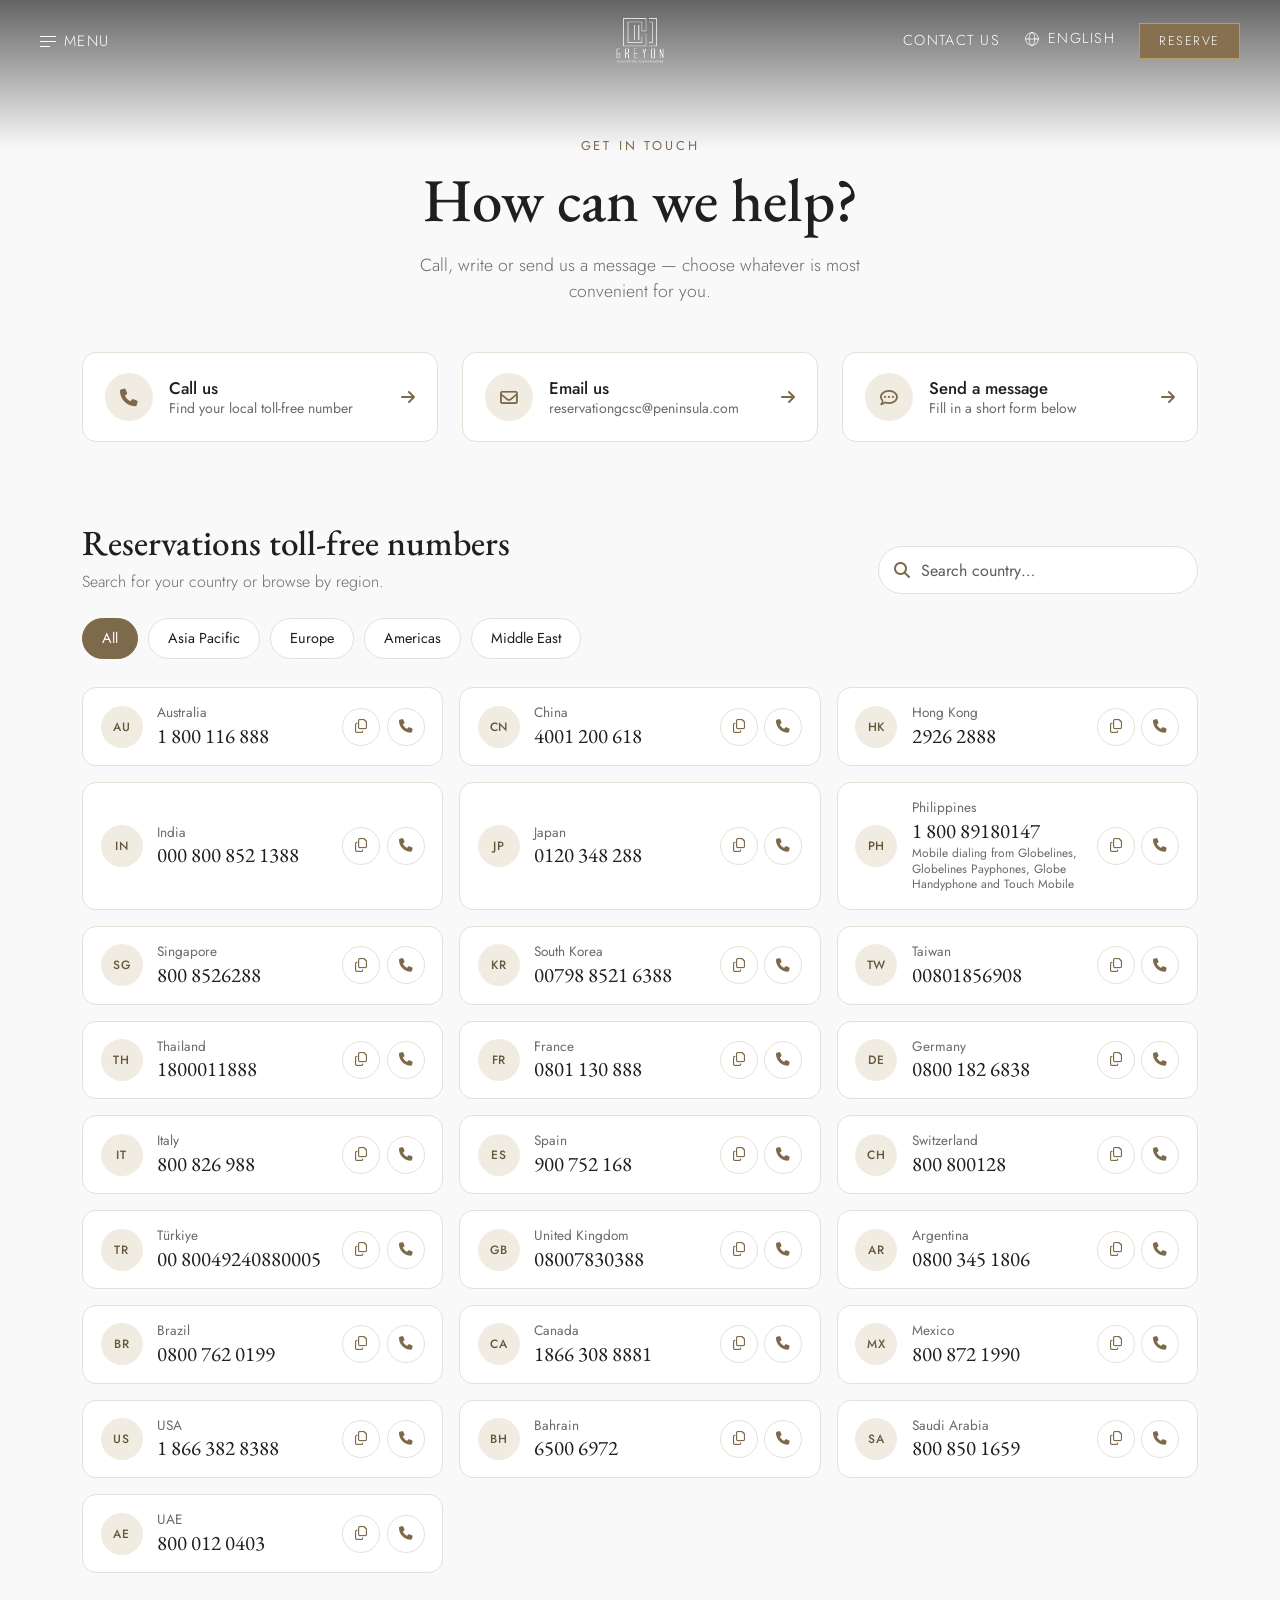
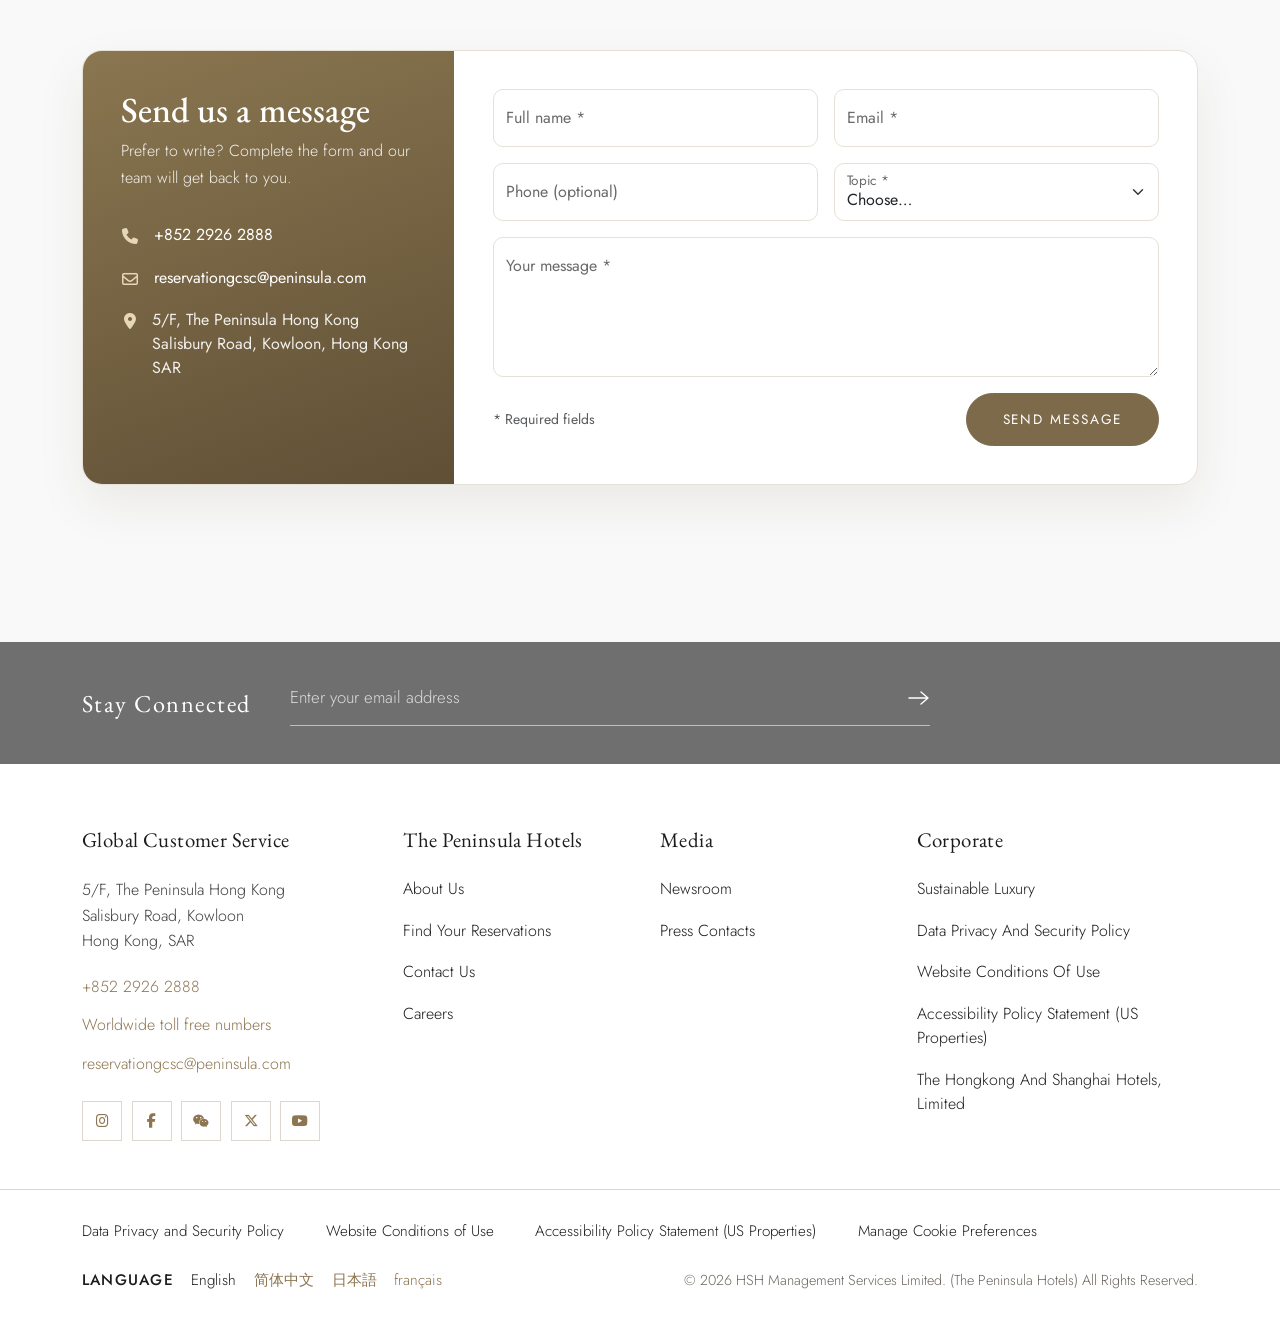
==== contactUs.html @ 94becf60 "contact us" ====
<!doctype html>
<html lang="en">
  <head>
    <meta charset="UTF-8" />
    <meta name="viewport" content="width=device-width, initial-scale=1.0" />
    <title>Contact Us</title>

    <!-- Bootstrap 5 CSS -->
    <link
      href="https://cdnjs.cloudflare.com/ajax/libs/bootstrap/5.3.3/css/bootstrap.min.css"
      rel="stylesheet"
    />

    <!-- Google Fonts -->
    <link rel="preconnect" href="https://fonts.googleapis.com" />
    <link rel="preconnect" href="https://fonts.gstatic.com" crossorigin />
    <link
      href="https://fonts.googleapis.com/css2?family=EB+Garamond:wght@400;500;600&family=Jost:wght@200;300;400;500&display=swap"
      rel="stylesheet"
    />

    <!-- Font Awesome -->
    <link
      rel="stylesheet"
      href="https://cdnjs.cloudflare.com/ajax/libs/font-awesome/6.5.2/css/all.min.css"
    />

    <!-- your css (load last so it wins over Bootstrap) -->
    <link rel="stylesheet" href="./asset/CSS/home.css" />
    <link rel="stylesheet" href="./asset/CSS/header.css" />
    <link rel="stylesheet" href="./asset/CSS/footer.css" />
    <link rel="stylesheet" href="./asset/CSS/contactUs.css" />
  </head>

  <body>
    <!-- ======= Header Section ===== -->
    <header class="peninsula-header">
      <!-- px-0 px-lg-3: the mobile action bar must run edge to edge below 992px -->
      <nav class="peninsula-nav navbar navbar-expand-lg px-0 px-lg-3">
        <div
          class="container-fluid d-flex align-items-center justify-content-between text-white py-3 px-4"
        >
          <!-- LEFT -->
          <div class="nav-side nav-side-left">
            <button
              class="btn nav-link-custom"
              type="button"
              data-bs-toggle="offcanvas"
              data-bs-target="#mainMenu"
              aria-controls="mainMenu"
              aria-label="Open menu"
            >
              <span class="hamburger-icon"
                ><span></span><span></span><span></span
              ></span>
              <span class="menu">Menu</span>
            </button>
          </div>

          <!-- CENTER -->
          <div class="brand">
            <a
              href="index.html"
              class="text-decoration-none"
              aria-label="Greyon home"
            >
              <img
                src="./asset/img/greyon_logo_white.png"
                data-logo-default="./asset/img/greyon_logo_white.png"
                data-logo-scrolled="./asset/img/greyon_logo.png"
                alt="Greyon logo"
                class="brand-logo"
              />
            </a>
          </div>

          <!-- RIGHT (desktop only, hidden below 992px) -->
          <div class="nav-side nav-side-right">
            <a href="#" class="nav-link-custom d-none d-lg-inline-flex"
              >Contact us</a
            >
            <div class="language-switcher d-none d-lg-block">
              <button
                class="nav-link-custom language-toggle"
                id="languageToggle"
                type="button"
                aria-expanded="false"
                aria-controls="languageMenu"
              >
                <svg
                  xmlns="http://www.w3.org/2000/svg"
                  viewBox="0 0 100 100"
                  width="16"
                  height="16"
                  aria-hidden="true"
                >
                  <g
                    fill="none"
                    stroke="currentColor"
                    stroke-width="5"
                    stroke-linecap="round"
                  >
                    <circle cx="50" cy="50" r="40" />
                    <line x1="10" y1="50" x2="90" y2="50" />
                    <ellipse cx="50" cy="50" rx="18" ry="40" />
                  </g>
                </svg>
                <span>English</span>
              </button>
              <div class="language-menu" id="languageMenu" role="menu" hidden>
                <a href="#" role="menuitem" data-language="English">English</a>
                <a href="#" role="menuitem" data-language="中文">中文</a>
                <a href="#" role="menuitem" data-language="日本語">日本語</a>
              </div>
            </div>
            <button
              class="btn btn-reserve d-none d-lg-inline-block"
              type="button"
            >
              Reserve
            </button>
          </div>
        </div>

        <!-- NEW: Contact us | Reserve bar (tablet + mobile only, controlled by CSS) -->
        <div class="mobile-actions">
          <a href="#">Contact us</a>
          <button type="button">Reserve</button>
        </div>
      </nav>
    </header>

    <main>
      <!-- ===== SLIDE-OUT MENU ===== -->
      <section>
        <div
          class="offcanvas offcanvas-start peninsula-menu"
          tabindex="-1"
          id="mainMenu"
          aria-labelledby="mainMenuLabel"
        >
          <div class="offcanvas-header pb-0">
            <span class="menu-brand" id="mainMenuLabel">Greyon</span>
            <button
              type="button"
              class="btn-close-custom"
              data-bs-dismiss="offcanvas"
              aria-label="Close menu"
            >
              <i class="fa-solid fa-xmark" aria-hidden="true"></i>
            </button>
          </div>
          <div class="menu-columns">
            <!-- NEW: back + title row (tablet/mobile only, shown when "Our Hotels" is open) -->
            <div class="menu-subhead">
              <button
                type="button"
                class="menu-back"
                id="menuBack"
                aria-label="Back to menu"
              >
                <i class="fa-solid fa-chevron-left" aria-hidden="true"></i>
                <span>Back</span>
              </button>
              <h2 class="menu-subtitle">Our Hotels</h2>
            </div>

            <!-- ===== COLUMN 1: main nav ===== -->
            <div class="menu-col menu-col-main">
              <div class="offcanvas-body">
                <ul class="menu-list">
                  <li>
                    <a href="#" class="hotels-toggle" id="hotelsToggle">
                      <span>Our Hotels</span>
                      <i
                        class="fa-solid fa-chevron-right brave-our-hotel"
                        aria-hidden="true"
                      ></i>
                    </a>
                  </li>
                  <li>
                    <a href="experience.html"><span>The Experience</span></a>
                  </li>
                  <li>
                    <a href="offer.html"><span>Offers</span></a>
                  </li>
                  <li>
                    <a href="meeting&celebration.html"
                      ><span>Meetings &amp; Celebrations</span></a
                    >
                  </li>
                  <li>
                    <a href="wellness.html"><span>Wellness</span></a>
                  </li>
                  <li>
                    <a href="signature-events.html"
                      ><span>Signature Events</span></a
                    >
                  </li>
                  <li>
                    <a href="perspectives.html"><span>Perspectives</span></a>
                  </li>
                  <li>
                    <a href="sustainability.html"
                      ><span>Sustainability</span></a
                    >
                  </li>
                </ul>
              </div>

              <div class="menu-footer">
                <a href="#">
                  <span>Global homepage</span>
                  <i class="fa-solid fa-chevron-right" aria-hidden="true"></i>
                </a>
                <a href="#" id="selectHotelLink">
                  <span>Select a hotel</span>
                  <i class="fa-solid fa-chevron-right" aria-hidden="true"></i>
                </a>
                <a
                  href="#"
                  class="menu-footer-lang"
                  id="mobileLanguageToggle"
                  aria-expanded="false"
                  aria-controls="mobileLanguageMenu"
                >
                  <svg
                    xmlns="http://www.w3.org/2000/svg"
                    viewBox="0 0 100 100"
                    width="16"
                    height="16"
                    aria-hidden="true"
                  >
                    <g
                      fill="none"
                      stroke="currentColor"
                      stroke-width="5"
                      stroke-linecap="round"
                    >
                      <circle cx="50" cy="50" r="40" />
                      <line x1="10" y1="50" x2="90" y2="50" />
                      <ellipse cx="50" cy="50" rx="18" ry="40" />
                    </g>
                  </svg>
                  <span>English</span>
                </a>
                <div
                  class="language-menu mobile-language-menu"
                  id="mobileLanguageMenu"
                  role="menu"
                  hidden
                >
                  <a href="#" role="menuitem" data-language="English"
                    >English</a
                  >
                  <a href="#" role="menuitem" data-language="中文">中文</a>
                  <a href="#" role="menuitem" data-language="日本語">日本語</a>
                </div>
              </div>
            </div>

            <!-- ===== COLUMN 2: regions ===== -->
            <div class="menu-col menu-col-regions">
              <ul class="region-list">
                <li>
                  <a href="#" class="region-link active" data-region="all">
                    <span>All Regions</span>
                    <i class="fa-solid fa-chevron-right" aria-hidden="true"></i>
                  </a>
                </li>
                <li>
                  <a href="#" class="region-link" data-region="city">
                    <span>City</span>
                    <i class="fa-solid fa-chevron-right" aria-hidden="true"></i>
                  </a>
                </li>
                <li>
                  <a href="#" class="region-link" data-region="province">
                    <span>Province</span>
                    <i class="fa-solid fa-chevron-right" aria-hidden="true"></i>
                  </a>
                </li>
              </ul>
            </div>

            <!-- ===== COLUMN 3: hotel list ===== -->
            <div class="menu-col menu-col-hotels">
              <ul class="hotel-list">
                <li class="hotel-item" data-region="city">
                  <a href="">
                    <div class="hotel-thumb">
                      <img src="./asset/img/Poolside Lunch-min.jpg" alt="" />
                    </div>
                    <div class="hotel-copy">
                      <h3>Greyon Boeung Kang Kong</h3>
                      <p class="mt-2">A landmark on the eastern skyline</p>
                    </div>
                  </a>
                </li>
                <li class="hotel-item" data-region="city">
                  <a href="">
                    <div class="hotel-thumb">
                      <img src="./asset/img/Poolside Lunch-min.jpg" alt="" />
                    </div>
                    <div class="hotel-copy">
                      <h3>Greyon Riverside</h3>
                      <p class="mt-2">Glamour redefined on the water</p>
                    </div>
                  </a>
                </li>
                <li class="hotel-item" data-region="city">
                  <a href="">
                    <div class="hotel-thumb">
                      <img src="./asset/img/Poolside Lunch-min.jpg" alt="" />
                    </div>
                    <div class="hotel-copy">
                      <h3>Greyon Koh Pich</h3>
                      <p class="mt-2">Heart of the city, timeless elegance</p>
                    </div>
                  </a>
                </li>
                <li class="hotel-item" data-region="city">
                  <a href="">
                    <div class="hotel-thumb thumb-4">
                      <img src="./asset/img/Poolside Lunch-min.jpg" alt="" />
                    </div>
                    <div class="hotel-copy">
                      <h3>Greyon ToulKork</h3>
                      <p class="mt-2">
                        A shining landmark facing the palace grounds
                      </p>
                    </div>
                  </a>
                </li>
                <li class="hotel-item" data-region="province">
                  <a href="">
                    <div class="hotel-thumb thumb-5">
                      <img src="./asset/img/Poolside Lunch-min.jpg" alt="" />
                    </div>
                    <div class="hotel-copy">
                      <h3>Greyon Kompot</h3>
                      <p class="mt-2">The avenue's most glamorous address</p>
                    </div>
                  </a>
                </li>
                <li class="hotel-item" data-region="province">
                  <a href="">
                    <div class="hotel-thumb thumb-6">
                      <img src="./asset/img/Poolside Lunch-min.jpg" alt="" />
                    </div>
                    <div class="hotel-copy">
                      <h3>Greyon Kep</h3>
                      <p class="mt-2">
                        Far Eastern graciousness meets Midwestern hospitality
                      </p>
                    </div>
                  </a>
                </li>
                <li class="hotel-item" data-region="province">
                  <a href="">
                    <div class="hotel-thumb thumb-7">
                      <img src="./asset/img/Poolside Lunch-min.jpg" alt="" />
                    </div>
                    <div class="hotel-copy">
                      <h3>Greyon Preah Sihanuk</h3>
                      <p class="mt-2">
                        An exclusive oasis in the city of angels
                      </p>
                    </div>
                  </a>
                </li>
                <li class="hotel-item" data-region="province">
                  <a href="">
                    <div class="hotel-thumb thumb-8">
                      <img src="./asset/img/Poolside Lunch-min.jpg" alt="" />
                    </div>
                    <div class="hotel-copy">
                      <h3>Greyon PoitPat</h3>
                      <p class="mt-2">
                        Stylish grandeur in the heart of the city
                      </p>
                    </div>
                  </a>
                </li>
                <li class="hotel-item" data-region="province">
                  <a href="">
                    <div class="hotel-thumb thumb-9">
                      <img src="./asset/img/Poolside Lunch-min.jpg" alt="" />
                    </div>
                    <div class="hotel-copy">
                      <h3>Greyon Battambong</h3>
                      <p class="mt-2">A quiet elegance beside the river</p>
                    </div>
                  </a>
                </li>
              </ul>
            </div>
          </div>
        </div>
      </section>

      <!-- ===== RESERVE DRAWER ===== -->
      <div
        class="offcanvas offcanvas-end reserve-drawer"
        tabindex="-1"
        id="reserveDrawer"
        aria-labelledby="reserveDrawerLabel"
      >
        <div class="offcanvas-header">
          <h2 class="reserve-drawer-title" id="reserveDrawerLabel">Reserve</h2>
          <button
            type="button"
            class="btn-close-custom"
            data-bs-dismiss="offcanvas"
            aria-label="Close"
          >
            <i class="fa-solid fa-xmark" aria-hidden="true"></i>
          </button>
        </div>

        <div class="offcanvas-body reserve-drawer-body">
          <form id="reserveDrawerForm" autocomplete="off">
            <!-- Hotels -->
            <div class="rd-field">
              <button
                type="button"
                class="rd-trigger"
                aria-expanded="false"
                aria-controls="rdHotelPanel"
              >
                <span class="rd-col">
                  <span class="rd-label">Hotels</span>
                  <span class="rd-value" id="rdHotelValue">Select a hotel</span>
                </span>
                <svg
                  class="rd-chevron"
                  viewBox="0 0 16 9"
                  width="14"
                  height="8"
                  fill="none"
                  stroke="currentColor"
                  stroke-width="1.8"
                  stroke-linecap="round"
                  stroke-linejoin="round"
                  aria-hidden="true"
                >
                  <path d="M1 1l7 7 7-7" />
                </svg>
              </button>
              <div class="rd-panel" id="rdHotelPanel" hidden>
                <ul class="rd-hotel-list" id="rdHotelList"></ul>
              </div>
            </div>

            <!-- Dates -->
            <div class="rd-field">
              <button
                type="button"
                class="rd-trigger"
                aria-expanded="false"
                aria-controls="rdDatesPanel"
              >
                <span class="rd-col">
                  <span class="rd-label">Dates</span>
                  <span class="rd-value" id="rdDatesValue"></span>
                </span>
                <svg
                  class="rd-chevron"
                  viewBox="0 0 16 9"
                  width="14"
                  height="8"
                  fill="none"
                  stroke="currentColor"
                  stroke-width="1.8"
                  stroke-linecap="round"
                  stroke-linejoin="round"
                  aria-hidden="true"
                >
                  <path d="M1 1l7 7 7-7" />
                </svg>
              </button>
              <div class="rd-panel" id="rdDatesPanel" hidden>
                <div class="rd-dates-row">
                  <label>
                    <span>Check-in</span>
                    <input type="date" id="rdCheckIn" name="checkin" />
                  </label>
                  <label>
                    <span>Check-out</span>
                    <input type="date" id="rdCheckOut" name="checkout" />
                  </label>
                </div>
                <p class="rd-nights" id="rdNights">1 Night</p>
              </div>
            </div>

            <!-- Guests -->
            <div class="rd-field">
              <button
                type="button"
                class="rd-trigger"
                aria-expanded="false"
                aria-controls="rdGuestsPanel"
              >
                <span class="rd-col">
                  <span class="rd-label">Guests</span>
                  <span class="rd-value" id="rdGuestsValue"></span>
                </span>
                <svg
                  class="rd-chevron"
                  viewBox="0 0 16 9"
                  width="14"
                  height="8"
                  fill="none"
                  stroke="currentColor"
                  stroke-width="1.8"
                  stroke-linecap="round"
                  stroke-linejoin="round"
                  aria-hidden="true"
                >
                  <path d="M1 1l7 7 7-7" />
                </svg>
              </button>
              <div class="rd-panel" id="rdGuestsPanel" hidden>
                <div class="rd-rooms" id="rdRooms"></div>
                <div class="rd-guests-foot">
                  <p class="rd-note">Max 4 guests per room, Max 8 rooms</p>
                  <button type="button" class="rd-add-room" id="rdAddRoom">
                    Add room
                  </button>
                </div>
              </div>
            </div>

            <!-- Special codes -->
            <div class="rd-field">
              <button
                type="button"
                class="rd-trigger"
                aria-expanded="false"
                aria-controls="rdCodesPanel"
              >
                <span class="rd-col">
                  <span class="rd-label">Special codes</span>
                  <span class="rd-value rd-value--accent" id="rdCodesValue"
                    >Add Special Codes</span
                  >
                </span>
              </button>
              <div class="rd-panel" id="rdCodesPanel" hidden>
                <div class="rd-code-option">
                  <label class="rd-radio">
                    <input
                      type="radio"
                      name="rdCodeType"
                      value="promo"
                      checked
                    />
                    <span class="rd-radio-dot"></span>
                    <span>Promo Code</span>
                  </label>
                  <input
                    class="rd-code-input"
                    type="text"
                    id="rdPromoCode"
                    placeholder="Enter Promo Code"
                    maxlength="20"
                  />
                </div>
                <div class="rd-code-option">
                  <label class="rd-radio">
                    <input type="radio" name="rdCodeType" value="group" />
                    <span class="rd-radio-dot"></span>
                    <span>Group Code</span>
                  </label>
                  <input
                    class="rd-code-input"
                    type="text"
                    id="rdGroupCode"
                    placeholder="Enter Group Code"
                    maxlength="20"
                    disabled
                  />
                </div>
                <div class="rd-code-divider"></div>
                <div class="rd-code-option">
                  <label class="rd-code-label" for="rdAdvisorId"
                    >Travel Advisor ID</label
                  >
                  <input
                    class="rd-code-input"
                    type="text"
                    id="rdAdvisorId"
                    placeholder="Enter Travel Advisor ID"
                    maxlength="20"
                  />
                </div>
                <button type="button" class="rd-code-done" id="rdCodeDone">
                  Done
                </button>
              </div>
            </div>
          </form>

          <p class="rd-info">
            <i class="fa-solid fa-circle-info" aria-hidden="true"></i>
            Book direct for the best rates and offers and access to Peninsula
            Time, a flexible check-in &amp; check-out programme
          </p>
        </div>

        <div class="offcanvas-footer reserve-drawer-footer">
          <button type="submit" form="reserveDrawerForm" class="rd-submit">
            Reserve
          </button>
        </div>
      </div>

      <!-- ===== CONTACT US (paste inside <main>, replacing the old contact markup) ===== -->
      <section class="mt-5">
        <div class="contact-main">
          <!-- 1. Title -->
          <section class="ct-hero">
            <div class="container">
              <span class="ct-eyebrow">Get in touch</span>
              <h1 class="ct-title">How can we help?</h1>
              <p class="ct-lead">
                Call, write or send us a message &mdash; choose whatever is most
                convenient for you.
              </p>
            </div>
          </section>

          <!-- 2. Quick contact cards -->
          <section class="ct-quick">
            <div class="container">
              <div class="row g-3 g-lg-4">
                <div class="col-md-4">
                  <a href="#tollfree" class="ct-quick-card">
                    <span class="ct-quick-icon"
                      ><i class="fa-solid fa-phone"></i
                    ></span>
                    <span class="ct-quick-body">
                      <strong>Call us</strong>
                      <small>Find your local toll-free number</small>
                    </span>
                    <i class="fa-solid fa-arrow-right ct-quick-arrow"></i>
                  </a>
                </div>
                <div class="col-md-4">
                  <a
                    href="mailto:reservationgcsc@peninsula.com"
                    class="ct-quick-card"
                  >
                    <span class="ct-quick-icon"
                      ><i class="fa-regular fa-envelope"></i
                    ></span>
                    <span class="ct-quick-body">
                      <strong>Email us</strong>
                      <small>reservationgcsc@peninsula.com</small>
                    </span>
                    <i class="fa-solid fa-arrow-right ct-quick-arrow"></i>
                  </a>
                </div>
                <div class="col-md-4">
                  <a href="#message" class="ct-quick-card">
                    <span class="ct-quick-icon"
                      ><i class="fa-regular fa-comment-dots"></i
                    ></span>
                    <span class="ct-quick-body">
                      <strong>Send a message</strong>
                      <small>Fill in a short form below</small>
                    </span>
                    <i class="fa-solid fa-arrow-right ct-quick-arrow"></i>
                  </a>
                </div>
              </div>
            </div>
          </section>

          <!-- 3. Toll-free numbers (rendered by contact.js) -->
          <section class="ct-section" id="tollfree">
            <div class="container">
              <div class="ct-section-head">
                <div>
                  <h2 class="ct-h2">Reservations toll-free numbers</h2>
                  <p class="ct-sub mb-0">
                    Search for your country or browse by region.
                  </p>
                </div>

                <div class="ct-search">
                  <i class="fa-solid fa-magnifying-glass"></i>
                  <input
                    type="search"
                    id="ctSearch"
                    class="form-control"
                    placeholder="Search country…"
                    aria-label="Search country"
                    autocomplete="off"
                  />
                </div>
              </div>

              <!-- region filter -->
              <div
                class="ct-pills"
                id="ctPills"
                role="tablist"
                aria-label="Filter by region"
              >
                <button class="ct-pill active" type="button" data-region="all">
                  All
                </button>
                <button
                  class="ct-pill"
                  type="button"
                  data-region="Asia Pacific"
                >
                  Asia Pacific
                </button>
                <button class="ct-pill" type="button" data-region="Europe">
                  Europe
                </button>
                <button class="ct-pill" type="button" data-region="Americas">
                  Americas
                </button>
                <button class="ct-pill" type="button" data-region="Middle East">
                  Middle East
                </button>
              </div>

              <div class="row g-3" id="ctNumbers" aria-live="polite"></div>

              <div class="ct-empty d-none" id="ctEmpty">
                <i class="fa-regular fa-face-frown"></i>
                <p class="mb-1">
                  No number found for &ldquo;<span id="ctEmptyTerm"></span
                  >&rdquo;.
                </p>
                <small
                  >Call our Global Customer Service on
                  <a href="tel:+85229262888">+852 2926 2888</a>.</small
                >
              </div>
            </div>
          </section>

          <!-- 4. Message form -->
          <section class="ct-section pt-0" id="message">
            <div class="container">
              <div class="ct-form-wrap">
                <div class="row g-0">
                  <!-- side info -->
                  <div class="col-lg-4">
                    <div class="ct-form-side">
                      <h2 class="ct-h2 text-white">Send us a message</h2>
                      <p>
                        Prefer to write? Complete the form and our team will get
                        back to you.
                      </p>

                      <ul class="ct-side-list">
                        <li>
                          <i class="fa-solid fa-phone"></i>
                          <a href="tel:+85229262888">+852 2926 2888</a>
                        </li>
                        <li>
                          <i class="fa-regular fa-envelope"></i>
                          <a href="mailto:reservationgcsc@peninsula.com"
                            >reservationgcsc@peninsula.com</a
                          >
                        </li>
                        <li>
                          <i class="fa-solid fa-location-dot"></i>
                          <span>
                            5/F, The Peninsula Hong Kong<br />
                            Salisbury Road, Kowloon, Hong Kong SAR
                          </span>
                        </li>
                      </ul>
                    </div>
                  </div>

                  <!-- form -->
                  <div class="col-lg-8">
                    <form
                      class="ct-form needs-validation"
                      id="ctForm"
                      novalidate
                    >
                      <div class="row g-3">
                        <div class="col-md-6">
                          <div class="form-floating">
                            <input
                              type="text"
                              class="form-control"
                              id="ctName"
                              placeholder="Full name"
                              required
                            />
                            <label for="ctName">Full name *</label>
                            <div class="invalid-feedback">
                              Please enter your name.
                            </div>
                          </div>
                        </div>
                        <div class="col-md-6">
                          <div class="form-floating">
                            <input
                              type="email"
                              class="form-control"
                              id="ctEmail"
                              placeholder="Email"
                              required
                            />
                            <label for="ctEmail">Email *</label>
                            <div class="invalid-feedback">
                              Please enter a valid email.
                            </div>
                          </div>
                        </div>
                        <div class="col-md-6">
                          <div class="form-floating">
                            <input
                              type="tel"
                              class="form-control"
                              id="ctPhone"
                              placeholder="Phone"
                            />
                            <label for="ctPhone">Phone (optional)</label>
                          </div>
                        </div>
                        <div class="col-md-6">
                          <div class="form-floating">
                            <select class="form-select" id="ctTopic" required>
                              <option value="" selected disabled>
                                Choose…
                              </option>
                              <option>Reservations</option>
                              <option>Meetings &amp; celebrations</option>
                              <option>Existing booking</option>
                              <option>Feedback</option>
                              <option>Other</option>
                            </select>
                            <label for="ctTopic">Topic *</label>
                            <div class="invalid-feedback">
                              Please choose a topic.
                            </div>
                          </div>
                        </div>
                        <div class="col-12">
                          <div class="form-floating">
                            <textarea
                              class="form-control"
                              id="ctMsg"
                              placeholder="Message"
                              style="height: 140px"
                              required
                            ></textarea>
                            <label for="ctMsg">Your message *</label>
                            <div class="invalid-feedback">
                              Please write a short message.
                            </div>
                          </div>
                        </div>
                        <div
                          class="col-12 d-flex flex-wrap align-items-center justify-content-between gap-3"
                        >
                          <small class="text-muted">* Required fields</small>
                          <button type="submit" class="ct-btn" id="ctSubmit">
                            <span class="ct-btn-label">Send message</span>
                            <span
                              class="spinner-border spinner-border-sm d-none"
                              aria-hidden="true"
                            ></span>
                          </button>
                        </div>
                      </div>

                      <div
                        class="alert ct-success d-none mt-3 mb-0"
                        id="ctSuccess"
                        role="status"
                      >
                        <i class="fa-solid fa-circle-check me-2"></i>
                        Thank you &mdash; your message has been sent.
                      </div>
                    </form>
                  </div>
                </div>
              </div>
            </div>
          </section>
        </div>

        <!-- toast for "number copied" -->
        <div class="ct-toast" id="ctToast" role="status" aria-live="polite">
          Number copied
        </div>
      </section>
    </main>

    <!-- ==== Footer ==== -->
    <footer class="site-footer">
      <!-- ---------- Stay Connected strip ---------- -->
      <div class="footer-connect">
        <div class="container">
          <div class="fc-row">
            <h2 class="fc-title">Stay Connected</h2>
            <form class="fc-form" id="footerNewsletterForm" novalidate>
              <label class="visually-hidden" for="footerEmail"
                >Email address</label
              >
              <input
                type="email"
                class="fc-input"
                id="footerEmail"
                name="email"
                placeholder="Enter your email address"
                autocomplete="email"
                required
              />
              <button type="submit" class="fc-submit" aria-label="Sign up">
                <svg
                  width="22"
                  height="14"
                  viewBox="0 0 22 14"
                  fill="none"
                  stroke="currentColor"
                  stroke-width="1.4"
                  stroke-linecap="round"
                  stroke-linejoin="round"
                  aria-hidden="true"
                >
                  <path d="M1 7h19M13 1l7 6-7 6" />
                </svg>
              </button>
            </form>
          </div>
        </div>
      </div>

      <!-- ---------- Link columns ---------- -->
      <div class="footer-main">
        <div class="container">
          <div class="footer-cols">
            <div class="footer-col">
              <h3 class="fcol-title">Global Customer Service</h3>
              <address class="fcol-address">
                5/F, The Peninsula Hong Kong<br />
                Salisbury Road, Kowloon<br />
                Hong Kong, SAR
              </address>
              <a href="tel:+85229262888" class="fcol-accent-link"
                >+852 2926 2888</a
              >
              <a href="#" class="fcol-accent-link"
                >Worldwide toll free numbers</a
              >
              <a
                href="mailto:reservationgcsc@peninsula.com"
                class="fcol-accent-link"
                >reservationgcsc@peninsula.com</a
              >

              <div class="fcol-social">
                <a
                  href="#"
                  class="fcol-social-link text-decoration-none"
                  aria-label="Instagram"
                >
                  <i class="fa-brands fa-instagram" aria-hidden="true"></i>
                </a>
                <a
                  href="#"
                  class="fcol-social-link text-decoration-none"
                  aria-label="Facebook"
                >
                  <i class="fa-brands fa-facebook-f" aria-hidden="true"></i>
                </a>
                <a
                  href="#"
                  class="fcol-social-link text-decoration-none"
                  aria-label="WeChat"
                >
                  <i class="fa-brands fa-weixin" aria-hidden="true"></i>
                </a>
                <a
                  href="#"
                  class="fcol-social-link text-decoration-none"
                  aria-label="X (Twitter)"
                >
                  <i class="fa-brands fa-x-twitter" aria-hidden="true"></i>
                </a>
                <a
                  href="#"
                  class="fcol-social-link text-decoration-none"
                  aria-label="YouTube"
                >
                  <i class="fa-brands fa-youtube" aria-hidden="true"></i>
                </a>
              </div>
            </div>

            <div class="footer-col">
              <h3 class="fcol-title">The Peninsula Hotels</h3>
              <ul class="fcol-list">
                <li><a href="#">About Us</a></li>
                <li><a href="#">Find Your Reservations</a></li>
                <li><a href="#">Contact Us</a></li>
                <li><a href="#">Careers</a></li>
              </ul>
            </div>

            <div class="footer-col">
              <h3 class="fcol-title">Media</h3>
              <ul class="fcol-list">
                <li><a href="#">Newsroom</a></li>
                <li><a href="#">Press Contacts</a></li>
              </ul>
            </div>

            <div class="footer-col">
              <h3 class="fcol-title">Corporate</h3>
              <ul class="fcol-list">
                <li><a href="#">Sustainable Luxury</a></li>
                <li><a href="#">Data Privacy And Security Policy</a></li>
                <li><a href="#">Website Conditions Of Use</a></li>
                <li>
                  <a href="#">Accessibility Policy Statement (US Properties)</a>
                </li>
                <li>
                  <a href="#">The Hongkong And Shanghai Hotels, Limited</a>
                </li>
              </ul>
            </div>
          </div>
        </div>
      </div>

      <!-- ---------- Bottom bar ---------- -->
      <div class="footer-bottom">
        <div class="container">
          <ul class="fb-legal">
            <li><a href="#">Data Privacy and Security Policy</a></li>
            <li><a href="#">Website Conditions of Use</a></li>
            <li>
              <a href="#">Accessibility Policy Statement (US Properties)</a>
            </li>
            <li>
              <a href="#" id="manageCookiePrefs">Manage Cookie Preferences</a>
            </li>
          </ul>

          <div class="fb-row">
            <div class="fb-lang">
              <span class="fb-lang-label">Language</span>
              <a href="#" class="active" data-language="English">English</a>
              <a href="#" data-language="简体中文">简体中文</a>
              <a href="#" data-language="日本語">日本語</a>
              <a href="#" data-language="français">français</a>
            </div>

            <p class="fb-copy">
              &copy; <span id="footerYear">2026</span> HSH Management Services
              Limited. (The Peninsula Hotels) All Rights Reserved.
            </p>
          </div>
        </div>
      </div>
    </footer>

    <!-- Bootstrap 5 JS bundle (required for the offcanvas) -->
    <script src="https://cdnjs.cloudflare.com/ajax/libs/bootstrap/5.3.3/js/bootstrap.bundle.min.js"></script>
    <script src="./asset/JS/header.js"></script>
    <script src="./asset/JS/footer.js"></script>
    <script src="./asset/JS/home.js"></script>

    <script>
      /* contact.js - load after the Bootstrap bundle and header.js */
      (function () {
        "use strict";

        /* ---------- data ---------- */
        var NUMBERS = [
          // Asia Pacific
          { r: "Asia Pacific", c: "AU", n: "Australia", p: "1 800 116 888" },
          { r: "Asia Pacific", c: "CN", n: "China", p: "4001 200 618" },
          { r: "Asia Pacific", c: "HK", n: "Hong Kong", p: "2926 2888" },
          { r: "Asia Pacific", c: "IN", n: "India", p: "000 800 852 1388" },
          { r: "Asia Pacific", c: "JP", n: "Japan", p: "0120 348 288" },
          {
            r: "Asia Pacific",
            c: "PH",
            n: "Philippines",
            p: "1 800 89180147",
            note: "Mobile dialing from Globelines, Globelines Payphones, Globe Handyphone and Touch Mobile",
          },
          { r: "Asia Pacific", c: "SG", n: "Singapore", p: "800 8526288" },
          {
            r: "Asia Pacific",
            c: "KR",
            n: "South Korea",
            p: "00798 8521 6388",
          },
          { r: "Asia Pacific", c: "TW", n: "Taiwan", p: "00801856908" },
          { r: "Asia Pacific", c: "TH", n: "Thailand", p: "1800011888" },
          // Europe
          { r: "Europe", c: "FR", n: "France", p: "0801 130 888" },
          { r: "Europe", c: "DE", n: "Germany", p: "0800 182 6838" },
          { r: "Europe", c: "IT", n: "Italy", p: "800 826 988" },
          { r: "Europe", c: "ES", n: "Spain", p: "900 752 168" },
          { r: "Europe", c: "CH", n: "Switzerland", p: "800 800128" },
          { r: "Europe", c: "TR", n: "T\u00fcrkiye", p: "00 80049240880005" },
          { r: "Europe", c: "GB", n: "United Kingdom", p: "08007830388" },
          // Americas
          { r: "Americas", c: "AR", n: "Argentina", p: "0800 345 1806" },
          { r: "Americas", c: "BR", n: "Brazil", p: "0800 762 0199" },
          { r: "Americas", c: "CA", n: "Canada", p: "1866 308 8881" },
          { r: "Americas", c: "MX", n: "Mexico", p: "800 872 1990" },
          { r: "Americas", c: "US", n: "USA", p: "1 866 382 8388" },
          // Middle East
          { r: "Middle East", c: "BH", n: "Bahrain", p: "6500 6972" },
          { r: "Middle East", c: "SA", n: "Saudi Arabia", p: "800 850 1659" },
          { r: "Middle East", c: "AE", n: "UAE", p: "800 012 0403" },
        ];

        var listEl = document.getElementById("ctNumbers");
        if (!listEl) return;

        var searchEl = document.getElementById("ctSearch");
        var pillsEl = document.getElementById("ctPills");
        var emptyEl = document.getElementById("ctEmpty");
        var emptyTerm = document.getElementById("ctEmptyTerm");
        var toastEl = document.getElementById("ctToast");
        var region = "all";

        /* ---------- helpers ---------- */
        function esc(s) {
          return String(s).replace(/[&<>"']/g, function (m) {
            return {
              "&": "&amp;",
              "<": "&lt;",
              ">": "&gt;",
              '"': "&quot;",
              "'": "&#39;",
            }[m];
          });
        }
        function telHref(p) {
          return "tel:" + p.replace(/[^\d+]/g, "");
        }
        function norm(s) {
          return s
            .toLowerCase()
            .normalize("NFD")
            .replace(/[\u0300-\u036f]/g, "");
        }

        /* ---------- render ---------- */
        function render() {
          var q = norm(searchEl.value.trim());
          var items = NUMBERS.filter(function (x) {
            var okRegion = region === "all" || x.r === region;
            var okText =
              !q || norm(x.n).indexOf(q) > -1 || norm(x.c).indexOf(q) === 0;
            return okRegion && okText;
          });

          listEl.innerHTML = items
            .map(function (x) {
              return (
                '<div class="col-sm-6 col-lg-4"><div class="ct-num">' +
                '<span class="ct-code" aria-hidden="true">' +
                esc(x.c) +
                "</span>" +
                '<div class="ct-num-body">' +
                '<span class="ct-country">' +
                esc(x.n) +
                "</span>" +
                '<a class="ct-number" href="' +
                telHref(x.p) +
                '">' +
                esc(x.p) +
                "</a>" +
                (x.note
                  ? '<span class="ct-note">' + esc(x.note) + "</span>"
                  : "") +
                "</div>" +
                '<div class="ct-actions">' +
                '<button type="button" class="ct-icon-btn" data-copy="' +
                esc(x.p) +
                '" aria-label="Copy number for ' +
                esc(x.n) +
                '"><i class="fa-regular fa-copy"></i></button>' +
                '<a class="ct-icon-btn" href="' +
                telHref(x.p) +
                '" aria-label="Call ' +
                esc(x.n) +
                '"><i class="fa-solid fa-phone"></i></a>' +
                "</div>" +
                "</div></div>"
              );
            })
            .join("");

          var none = items.length === 0;
          emptyEl.classList.toggle("d-none", !none);
          if (none) emptyTerm.textContent = searchEl.value.trim();
        }

        /* ---------- events ---------- */
        searchEl.addEventListener("input", render);

        pillsEl.addEventListener("click", function (e) {
          var btn = e.target.closest(".ct-pill");
          if (!btn) return;
          region = btn.getAttribute("data-region");
          pillsEl.querySelectorAll(".ct-pill").forEach(function (b) {
            b.classList.toggle("active", b === btn);
          });
          render();
        });

        var toastTimer;
        function toast(msg) {
          toastEl.textContent = msg;
          toastEl.classList.add("show");
          clearTimeout(toastTimer);
          toastTimer = setTimeout(function () {
            toastEl.classList.remove("show");
          }, 1800);
        }

        listEl.addEventListener("click", function (e) {
          var btn = e.target.closest("[data-copy]");
          if (!btn) return;
          var text = btn.getAttribute("data-copy");
          if (navigator.clipboard && navigator.clipboard.writeText) {
            navigator.clipboard.writeText(text).then(function () {
              toast("Number copied");
            });
          } else {
            var t = document.createElement("textarea");
            t.value = text;
            document.body.appendChild(t);
            t.select();
            document.execCommand("copy");
            document.body.removeChild(t);
            toast("Number copied");
          }
        });

        /* ---------- form ---------- */
        var form = document.getElementById("ctForm");
        if (form) {
          var submitBtn = document.getElementById("ctSubmit");
          var spinner = submitBtn.querySelector(".spinner-border");
          var successEl = document.getElementById("ctSuccess");

          form.addEventListener("submit", function (e) {
            e.preventDefault();
            successEl.classList.add("d-none");
            if (!form.checkValidity()) {
              form.classList.add("was-validated");
              return;
            }
            submitBtn.disabled = true;
            spinner.classList.remove("d-none");

            // TODO: replace this timeout with your real request, e.g.
            // fetch("/api/contact", { method: "POST", body: new FormData(form) })
            setTimeout(function () {
              submitBtn.disabled = false;
              spinner.classList.add("d-none");
              form.reset();
              form.classList.remove("was-validated");
              successEl.classList.remove("d-none");
            }, 900);
          });
        }

        render();
      })();
    </script>
  </body>
</html>
---- asset/CSS/home.css ----
:root {
  --peninsula-cream: #f7f5f0;
  --peninsula-gold: #867050;
  --peninsula-gold-dark: #6e522f;
  --peninsula-gold-light: #b99d6b;
  --peninsula-charcoal: #1c1c1c;
  --peninsula-rule: #dcd8d0;
  --peninsula-white: #fff;
}

* {
  box-sizing: border-box;
}

body {
  margin: 0;
  font-family: "Jost", sans-serif;
  color: var(--peninsula-charcoal);
  background: #F9F9F9;
}

.serif {
  font-family: "EB Garamond", serif;
}

:focus-visible {
  outline: 2px solid var(--peninsula-gold-light);
  outline-offset: 3px;
}
/* brave our hotel> */
.brave-our-hotel{
  padding-bottom: 18px!important;
  padding-top: 5px;
}
/* ---------- HERO ---------- */
.peninsula-header {
  position: absolute;
  top: 0;
  left: 0;
  width: 100%;
  z-index: 5;
}

.peninsula-header::before {
  content: "";
  position: absolute;
  inset: 0 0 auto;
  height: 150px;
  background: linear-gradient(to bottom, rgba(0, 0, 0, 0.6), transparent);
  pointer-events: none;
}

.peninsula-header .peninsula-nav {
  position: relative;
  position: fixed;
  top: 0;
  left: 0;
  width: 100%;
  z-index: 6;
  transition: transform 0.3s ease, background-color 0.25s ease, box-shadow 0.25s ease;
}

/* hides the header when scrolling down */
.peninsula-header.hide {
  transform: translateY(-100%);
}
/* solid white bar, shown when scrolling back up */
.peninsula-header .peninsula-nav.scrolled {
  background-color: #fff!important;
  box-shadow: 0 2px 10px rgba(0, 0, 0, 0.08);
}
/* kill the dark gradient behind the nav once it's solid white */
.peninsula-header.scrolled::before {
  display: none;
}
/* flip text/icons from white to dark charcoal */
.peninsula-header.scrolled .brand a,
.peninsula-header.scrolled .nav-link-custom,
.peninsula-header.scrolled .hamburger-icon {
  color: var(--peninsula-charcoal);
}

.peninsula-header.scrolled .nav-link-custom:hover {
  color: var(--peninsula-gold);
}

/* reserve button can stay as-is, or tone down the border on white bg */
.peninsula-header.scrolled .btn-reserve {
  border-color: var(--peninsula-gold);
}

.test{
  width: 100%;
  height: 800px;
  background-color: #867050;
}

.hero {
  position: relative;
  height: 100vh;
  overflow: hidden;
}

.hero::after {
  content: "";
  position: absolute;
  inset: 0;
  background: linear-gradient(
    to bottom,
    rgba(0, 0, 0, 0.45),
    rgba(0, 0, 0, 0.1) 45%,
    rgba(0, 0, 0, 0.5)
  );
  z-index: 1;
}

.hero > * {
  position: relative;
  z-index: 2;
}

#heroCarousel,
#heroCarousel .carousel-inner,
#heroCarousel .carousel-item {
  min-height: 0;
  height: 100%;
}

#heroCarousel .carousel-item img {
  display: block;
  width: 100%;
  height: 100%;
  object-fit: cover;
  object-position: center;
}

.hero-content {
  margin-top: auto;
  padding-bottom: 5rem;
}

.hero-title {
  font-family: "EB Garamond", serif;
  font-weight: 400;
  font-size: clamp(1.9rem, 4vw, 3.4rem);
  line-height: 1.25;
  color: #fff;
  margin: 0;
}

/* caption + action bar only exist on tablet / mobile (see media query at the bottom) */
.hero-caption {
  display: none;
}

.mobile-actions {
  display: none;
}

/* ---------- NAVBAR ---------- */
.peninsula-nav {
  padding: 0;
}

.peninsula-nav .container-fluid {
  gap: 1rem;
}

.nav-side {
  flex: 1 1 0;
  display: flex;
  align-items: center;
  gap: 1.5rem;
}

.nav-side-right {
  justify-content: flex-end;
}

.peninsula-nav .brand {
  flex: 0 0 auto;
  text-align: center;
}

.peninsula-nav .brand a {
  font-family: "EB Garamond", serif;
  letter-spacing: 0.18em;
  font-size: 1.25rem;
  text-transform: uppercase;
  color: #fff;
}


.peninsula-nav .nav-link-custom {
  display: inline-flex;
  align-items: center;
  gap: 0.5rem;
  color: #fff;
  text-decoration: none;
  letter-spacing: 0.1em;
  font-size: 0.9rem;
  text-transform: uppercase;
  font-weight: 300;
  background: transparent;
  border: 0;
  padding: 0;
}
.menu{
  font-size: 15px;
}

.peninsula-nav .nav-link-custom:hover {
  color: var(--peninsula-gold-light);
}

.language-switcher {
  position: relative;
}

.language-toggle {
  cursor: pointer;
}

.language-menu {
  position: absolute;
  top: calc(100% + 1rem);
  right: 0;
  z-index: 10;
  min-width: 150px;
  padding: 0.5rem 0;
  background: #fff;
  border: 1px solid var(--peninsula-rule);
  box-shadow: 0 8px 20px rgba(0, 0, 0, 0.12);
}

.language-menu[hidden] {
  display: none;
}

.language-menu a {
  display: block;
  padding: 0.65rem 1rem;
  color: var(--peninsula-charcoal);
  font-size: 0.85rem;
  font-weight: 300;
  text-decoration: none;
}

.language-menu a:hover,
.language-menu a:focus-visible {
  color: var(--peninsula-gold);
  background: var(--peninsula-cream);
}

.mobile-language-menu {
  position: static;
  min-width: 0;
  margin-top: -0.4rem;
  box-shadow: none;
}

.mobile-language-menu a {
  padding-left: 1.6rem;
}

.mobile-language-menu[hidden] {
  display: none;
}

/* hamburger */
.hamburger-icon {
  display: inline-flex;
  flex-direction: column;
  justify-content: space-between;
  width: 16px;
  height: 11px;
}

.hamburger-icon span {
  display: block;
  height: 1px;
  width: 100%;
  background: currentColor;
}

.hamburger-icon span:nth-child(3) {
  width: 62%;
}

/* reserve button */
.btn-reserve {
  background-color: var(--peninsula-gold);
  color: #fff;
  border: 1px solid var(--peninsula-gold-light);
  letter-spacing: 0.12em;
  font-size: 0.78rem;
  text-transform: uppercase;
  font-weight: 300;
  padding: 0.5rem 1.2rem;
  border-radius: 0;
}

.btn-reserve:hover {
  background-color: var(--peninsula-gold-dark);
  border-color: var(--peninsula-gold-dark);
  color: #fff;
}

/* ---------- SLIDE-OUT MENU (panel shell) ---------- */
.peninsula-menu {
  width: 520px;
  max-width: 92vw;
  background: #fff;
  color: var(--peninsula-charcoal);
  border: 0;
  padding: 0;
  transition: transform 0.5s cubic-bezier(0.22, 1, 0.36, 1),
    width 0.5s cubic-bezier(0.22, 1, 0.36, 1);
  overflow: hidden;
  display: flex;
  flex-direction: column;
  will-change: transform, width;
}

/* when the Our Hotels flyout is open, widen the whole panel */
.peninsula-menu.hotels-open {
  width: min(1400px, 96vw);
  /* background-color: red; */
}
.peninsula-menu-open{
  width: 100px;
  padding-top: 10px!important;
  margin-top: 40px;
  margin-bottom: 0px;
}

.menu-columns {
  display: flex;
  flex: 1 1 auto;
  min-height: 0;
  min-width: 0;
}

.menu-col {
  height: auto;
  min-height: 0;
}

/* ---------- COLUMN 1: main nav ---------- */
.menu-col-main {
  flex: 0 0 420px;
  width: 420px;
  min-width: 0;
  max-width: 92vw;
  padding: 0rem 2.75rem 2rem;
  display: flex;
  flex-direction: column;
}

.peninsula-menu .offcanvas-header {
  width: 100%;
  flex: 0 0 auto;
  padding: 0 1.2rem 3.5rem 0;
  align-items: flex-start;
}

.menu-brand {
  font-family: "EB Garamond", serif;
  font-size: 1.6rem;
  letter-spacing: 0.2em;
  text-transform: uppercase;
  padding-left: 42px;
  padding-top: 35px;
  padding-bottom: 30px;
}

.btn-close-custom {
  background: none;
  border: 0;
  padding: 0;
  font-size: 1.35rem;
  line-height: 1;
  color: var(--peninsula-gold);
  margin-left: auto;
  padding-top: 40px;
}

.hotels-toggle{
  width: 100%;
}

.btn-close-custom:hover {
  color: var(--peninsula-gold-dark);
}

.peninsula-menu .offcanvas-body {
  padding: 0;
  overflow-y: auto;
}

.menu-list {
  list-style: none;
  margin: 0;
  padding: 0;
}

.menu-list li + li {
  margin-top: 1.35rem;
}

.menu-list a {
  display: flex;
  align-items: center;
  justify-content: space-between;
  gap: 1rem;
  text-decoration: none;
  color: var(--peninsula-charcoal);
  font-weight: 300;
  font-size: 20px !important;
  line-height: 1.2;
  transition: color 0.2s ease;
}

.menu-list a:hover,
.menu-list a.active {
  color: var(--peninsula-gold);
}

.menu-list a i {
  font-size: 0.75rem;
  color: var(--peninsula-gold);
}

.menu-footer {
  margin-top: auto;
  padding-top: 1.5rem;
  border-top: 1px solid var(--peninsula-rule);
  display: flex;
  flex-direction: column;
  gap: 1.1rem;
}

.menu-footer a {
  display: flex;
  align-items: center;
  gap: 0.6rem;
  text-decoration: none;
  color: var(--peninsula-charcoal);
  text-transform: uppercase;
  letter-spacing: 0.1em;
  font-size: 0.76rem;
  font-weight: 400;
}

.menu-footer a:hover {
  color: var(--peninsula-gold);
}

.menu-footer a i {
  font-size: 0.7rem;
  color: var(--peninsula-gold);
}

.menu-footer a span {
  margin-right: auto;
}

.menu-footer-lang span {
  margin-right: 0;
}

/* ---------- COLUMN 2: regions (the "Our Hotels" flyout) ---------- */
.menu-col-regions,
.menu-col-hotels {
  flex: 0 0 0;
  width: 0;
  opacity: 0;
  overflow: hidden;
  transform: translateX(-12px);
  transition: flex-basis 0.5s cubic-bezier(0.22, 1, 0.36, 1),
    width 0.5s cubic-bezier(0.22, 1, 0.36, 1),
    opacity 0.25s ease,
    transform 0.5s cubic-bezier(0.22, 1, 0.36, 1);
  border-left: 1px solid var(--peninsula-rule);
}

.peninsula-menu.hotels-open .menu-col-regions {
  flex: 0 0 350px;
  width: 350px;
  opacity: 1;
  transform: translateX(0);
  padding: 0px 2rem 2.25rem 2rem;
}

.peninsula-menu.hotels-open .menu-col-hotels {
  flex: 1 1 auto;
  width: auto;
  opacity: 1;
  transform: translateX(0);
  padding: 0rem 2.5rem;
  overflow-y: auto;
}

.region-list {
  list-style: none;
  margin: 0;
  padding: 0;
}

.region-list li + li {
  margin-top: 1.2rem;
}

.region-link {
  display: flex;
  align-items: center;
  justify-content: space-between;
  gap: 1rem;
  text-decoration: none;
  color: var(--peninsula-charcoal);
  font-size: 1.2rem;
  font-weight: 300;
  transition: color 0.2s ease;
}

.region-link i {
  font-size: 0.7rem;
  color: var(--peninsula-gold);
}

.region-link.active,
.region-link:hover {
  color: var(--peninsula-gold);
}

/* ---------- COLUMN 3: hotel cards ---------- */
.hotel-list {
  list-style: none;
  margin: 0;
  padding: 0;
}

.hotel-item a{
  display: flex;
  align-items: center;
  gap: 1.25rem;
  padding: 0.9rem 0;
  text-decoration: none;
}


.hotel-thumb {
  flex: 0 0 110px;
  width: 110px;
  height: 78px;
  border-radius: 2px;
  background-size: cover;
  background-position: center;
}
.hotel-thumb img{
  width: 100%;
  height: 100%;
  object-fit: cover;
}

.hotel-copy h3 {
  /* font-family: "EB Garamond", serif; */
  color: #1c1c1c;
  font-size: 1.3rem;
  font-weight: 300;
  margin: 0 0 0.25rem;
}

.hotel-copy p {
  margin: 0;
  font-size: 0.85rem;
  color: #8a8377;
  font-weight: 300;
}

/* backdrop tint to match the reference */
.offcanvas-backdrop.show {
  opacity: 0.55;
}

@media (prefers-reduced-motion: reduce) {
  .offcanvas,
  .peninsula-menu,
  .menu-col-regions,
  .menu-col-hotels {
    transition: none !important;
  }
}

/* ---------- RESPONSIVE (slide-out menu) ---------- */
@media (max-width: 991.98px) {
  .peninsula-menu.hotels-open {
    width: 100vw;
  }

  .menu-columns {
    flex-direction: column;
    overflow-y: auto;
  }

  .menu-col-main {
    flex: 0 0 auto;
    width: auto;
    max-width: none;
  }

  .peninsula-menu.hotels-open .menu-col-regions,
  .peninsula-menu.hotels-open .menu-col-hotels {
    flex: 0 0 auto;
    width: 100%;
    border-left: 0;
    border-top: 1px solid var(--peninsula-rule);
  }
}

@media (max-width: 767.98px) {
  .menu-col-main {
    padding: 1.75rem 1.5rem;
  }

  .peninsula-menu .offcanvas-header {
    padding-bottom: 2.25rem;
  }

  .menu-list li + li {
    margin-top: 1.1rem;
  }
}

/* ==========================================================
   TABLET + MOBILE HEADER & HERO  (iPad mini down to small phones)
   Everything below only applies at <= 991.98px
   ========================================================== */
@media (max-width: 991.98px) {
  /* ---------- HEADER: solid white, sticky, sits above the hero ---------- */
  .peninsula-header {
    position: sticky;
    top: 0;
    left: auto;
    width: 100%;
  }

  /* no dark gradient behind a white bar */
  .peninsula-header::before {
    display: none;
  }

  /* was position: fixed + transparent; now a normal white bar */
  .peninsula-header .peninsula-nav {
    position: relative;
    background-color: #fff;
  }

  .peninsula-nav .container-fluid {
    padding: 0.85rem 1.5rem !important; /* beats py-3 px-4 */
  }

  /* icon-only hamburger, gold, comfortable tap target */
  .peninsula-nav .menu {
    display: none;
  }

  .peninsula-nav .nav-side-left .nav-link-custom {
    min-height: 44px;
    min-width: 44px;
  }

  .peninsula-header .peninsula-nav .hamburger-icon {
    color: var(--peninsula-gold);
  }

  .peninsula-header .peninsula-nav .brand a {
    color: var(--peninsula-charcoal);
    font-size: 1.15rem;
  }

  /* ---------- CONTACT US | RESERVE bar ---------- */
  .peninsula-nav .mobile-actions {
    display: flex;
    flex: 0 0 100%;
    width: 100%;
    background: #fff;
    border-top: 1px solid var(--peninsula-rule);
    border-bottom: 1px solid var(--peninsula-rule);
  }

  .mobile-actions a,
  .mobile-actions button {
    flex: 1 1 50%;
    padding: 1rem 0;
    background: #fff;
    border: 0;
    border-radius: 0;
    color: var(--peninsula-charcoal);
    font-family: "Jost", sans-serif;
    font-size: 1rem;
    font-weight: 300;
    letter-spacing: 0.04em;
    text-align: center;
    text-decoration: none;
    text-transform: uppercase;
    transition: color 0.2s ease;
  }

  .mobile-actions button {
    border-left: 1px solid var(--peninsula-gold);
  }

  .mobile-actions a:hover,
  .mobile-actions button:hover,
  .mobile-actions a:active,
  .mobile-actions button:active {
    color: var(--peninsula-gold);
  }

}

/* ---------- RESERVE DRAWER ---------- */
.reserve-drawer {
  --rd-page-bg: #f6f4ef;
  --rd-card-bg: #fff;
  --rd-line: #e6e3da;
  --rd-ink: #262521;
  --rd-muted: #9a9689;
  --rd-accent: #b99b6b;
  --rd-serif: "EB Garamond", serif;
  width: 480px;
  max-width: 100vw;
  background: var(--rd-page-bg);
  box-shadow: -8px 0 24px rgba(0, 0, 0, 0.12);
}

.reserve-drawer .offcanvas-header {
  flex-shrink: 0;
  background: var(--rd-card-bg);
  padding: 1.6rem 1.75rem;
}

.reserve-drawer-title {
  margin: 0;
  font-family: var(--rd-serif);
  font-size: 1.6rem;
  font-weight: 400;
  color: var(--rd-ink);
  margin-right: auto;
}

.reserve-drawer .btn-close-custom {
  display: inline-flex;
  align-items: center;
  justify-content: center;
  margin: 0;
  padding: 0.25rem;
  border: 0;
  background: none;
  color: var(--rd-ink);
  font-size: 1.1rem;
  line-height: 1;
  cursor: pointer;
}

.reserve-drawer-body {
  min-height: 0;
  padding: 0;
  overflow-y: auto;
  background: var(--rd-page-bg);
}

.rd-field {
  margin-bottom: 2px;
  background: var(--rd-card-bg);
}

.rd-trigger {
  display: flex;
  align-items: center;
  justify-content: space-between;
  width: 100%;
  gap: 1rem;
  padding: 1.1rem 1.75rem;
  border: 0;
  background: none;
  color: var(--rd-ink);
  text-align: left;
  cursor: pointer;
}

.rd-col {
  display: flex;
  flex-direction: column;
  gap: 0.35rem;
}

.rd-label,
.rd-code-label,
.rd-dates-row label {
  color: var(--rd-muted);
  font-size: 0.68rem;
  letter-spacing: 0.1em;
  text-transform: uppercase;
}

.rd-value {
  color: var(--rd-ink);
  font-family: "EB Garamond", serif;
  font-size: 1.1rem;
}

.rd-value--accent { color: var(--rd-accent); }

.rd-chevron {
  flex-shrink: 0;
  color: var(--rd-muted);
  transition: transform 0.2s ease;
}

.rd-trigger[aria-expanded="true"] .rd-chevron { transform: rotate(180deg); }

.rd-panel { padding: 0 1.75rem 1.5rem; background: var(--rd-card-bg); }

.rd-hotel-list {
  max-height: 260px;
  margin: 0;
  padding: 0;
  overflow-y: auto;
  list-style: none;
}

.rd-hotel-list li {
  padding: 0.65rem 0;
  border-bottom: 1px solid var(--rd-line);
  color: var(--rd-ink);
  font-family: var(--rd-serif);
  cursor: pointer;
}

.rd-hotel-list li:hover,
.rd-hotel-list li.is-selected { color: var(--rd-accent); }

.rd-dates-row { display: flex; gap: 1rem; }

.rd-dates-row label {
  display: flex;
  flex: 1;
  flex-direction: column;
  gap: 0.35rem;
}

.rd-dates-row input[type="date"],
.rd-code-input {
  width: 100%;
  border: 1px solid var(--rd-line);
  background: var(--rd-page-bg);
  padding: 0.6rem 0.7rem;
  color: var(--rd-ink);
  font-family: var(--rd-serif);
  font-size: 0.95rem;
}

.rd-nights { margin: 0.85rem 0 0; color: var(--rd-muted); font-size: 0.82rem; }

.rd-rooms { display: flex; flex-direction: column; gap: 0.75rem; }

.rd-room {
  display: flex;
  flex-direction: column;
  gap: 0.6rem;
  padding: 0.9rem 1rem;
  background: var(--rd-page-bg);
}

.rd-room-title {
  margin: 0;
  color: var(--rd-muted);
  font-size: 0.72rem;
  letter-spacing: 0.08em;
  text-transform: uppercase;
}

.rd-stepper-row,
.rd-guests-foot {
  display: flex;
  align-items: center;
  justify-content: space-between;
  gap: 1rem;
}

.rd-stepper-row { color: var(--rd-ink); font-family: var(--rd-serif); }
.rd-stepper { display: flex; align-items: center; gap: 0.6rem; }

.rd-children-control {
  display: flex;
  flex-direction: column;
  align-items: stretch;
  gap: 0.2rem;
}

.rd-stepper button {
  width: 26px;
  height: 26px;
  border: 1px solid var(--rd-line);
  border-radius: 50%;
  background: var(--rd-card-bg);
  color: var(--rd-ink);
  cursor: pointer;
}

.rd-stepper button:disabled { opacity: 0.35; cursor: not-allowed; }
.rd-guests-foot { margin-top: 1rem; }
.rd-note { margin: 0; color: var(--rd-muted); font-size: 0.75rem; }

.rd-remove-room {
  align-self: flex-end;
  margin-top: 0.15rem;
  border: 0;
  background: none;
  padding: 0;
  color: var(--rd-muted);
  font-size: 0.7rem;
  letter-spacing: 0.04em;
  text-decoration: underline;
  cursor: pointer;
}

.rd-remove-room:hover { color: var(--rd-ink); }
.rd-remove-room:disabled { opacity: 0.4; cursor: not-allowed; }

.rd-add-room,
.rd-code-done {
  border: 1px solid var(--rd-ink);
  background: none;
  padding: 0.5rem 1rem;
  color: var(--rd-ink);
  font-size: 0.75rem;
  letter-spacing: 0.06em;
  text-transform: uppercase;
  cursor: pointer;
}

.rd-code-option { padding: 0.85rem 0; }
.rd-radio { display: flex; align-items: center; gap: 0.6rem; color: var(--rd-ink); font-family: var(--rd-serif); cursor: pointer; }
.rd-radio input { position: absolute; opacity: 0; }
.rd-radio-dot { width: 16px; height: 16px; flex-shrink: 0; border: 1px solid var(--rd-muted); border-radius: 50%; position: relative; }
.rd-radio input:checked + .rd-radio-dot::after { content: ""; position: absolute; inset: 3px; border-radius: 50%; background: var(--rd-accent); }
.rd-code-label { display: block; margin-bottom: 0.4rem; }
.rd-code-input:disabled { background: #efece4; color: var(--rd-muted); }
.rd-code-divider { height: 1px; margin: 0.25rem 0; background: var(--rd-line); }
.rd-code-done { margin-top: 1rem; }

.rd-info {
  display: flex;
  flex: 1;
  align-items: flex-start;
  gap: 0.6rem;
  margin: 0;
  padding: 1.1rem 1.75rem 1.5rem;
  color: #77726a;
  font-family: var(--rd-serif);
  font-size: 0.85rem;
  font-style: italic;
  line-height: 1.4;
}

.rd-info i { flex-shrink: 0; margin-top: 0.2rem; color: var(--rd-accent); }

.reserve-drawer-footer {
  flex-shrink: 0;
  padding: 1rem 1.75rem;
  background: var(--rd-card-bg);
}

.rd-submit {
  width: 100%;
  border: 0;
  border-radius: 0;
  background: var(--rd-accent);
  padding: 0.95rem;
  color: #fff;
  font-size: 0.82rem;
  letter-spacing: 0.14em;
  text-transform: uppercase;
  cursor: pointer;
}

.rd-submit:hover { background: #a88a5c; }

@media (max-width: 576px) {
  .reserve-drawer { width: 100%; }
}

@media (max-width: 991.98px) {

  /* ---------- HERO: image on top, indicators on a white strip below ---------- */
  .hero {
    height: auto;
    min-height: 0;
  }

  #heroCarousel {
    display: flex;
    flex-direction: column;
    min-height: 0;
    height: auto;
    background: #F9F9F9;
    border: none;
  }

  #heroCarousel .carousel-inner,
  #heroCarousel .carousel-item {
    min-height: 0;
    height: auto;
  }

  #heroCarousel .carousel-item img {
    height: clamp(420px, 68vh, 720px);
  }

  /* soft shade at the bottom of the photo so the caption stays readable */
  #heroCarousel .carousel-item::after {
    content: "";
    position: absolute;
    inset: 0;
    background: linear-gradient(
      to bottom,
      rgba(0, 0, 0, 0) 55%,
      rgba(0, 0, 0, 0.45)
    );
    pointer-events: none;
  }

  /* prev / next arrows are a desktop thing */
  #heroCarousel .carousel-control-prev,
  #heroCarousel .carousel-control-next {
    display: none;
  }

  /* indicators: in the flow, under the image */
  #heroCarousel .carousel-indicators {
    position: static;
    order: 2;
    height: 44px;
    margin: 0;
    padding: 0;
    align-items: center;
    justify-content: center;
    background: #fff;
  }

  #heroCarousel .carousel-indicators [data-bs-target] {
    width: 6px;
    height: 6px;
    margin: 0 8px;
    border: 0;
    border-radius: 50%;
    background-color: #b9b5ad;
    opacity: 1;
  }

  #heroCarousel .carousel-indicators .active {
    width: 44px;
    height: 2px;
    border-radius: 0;
    background-color: var(--peninsula-gold);
  }

  /* ---------- caption ("Suite Living, Perfected") ---------- */
  .hero-caption {
    display: block;
    position: absolute;
    left: 0;
    right: 0;
    bottom: 2.5rem;
    z-index: 3;
    padding: 0 1.5rem;
    text-align: center;
    color: #fff;
  }

  .hero-caption h2 {
    margin: 0 0 1rem;
    font-family: "EB Garamond", serif;
    font-weight: 400;
    font-size: clamp(1.8rem, 5vw, 2.6rem);
    line-height: 1.2;
  }

  .hero-caption a {
    color: #fff;
    font-size: 1rem;
    font-weight: 300;
    letter-spacing: 0.04em;
    text-decoration: none;
    text-transform: uppercase;
  }
}

/* ---------- small phones ---------- */
@media (max-width: 575.98px) {
  .peninsula-nav .container-fluid {
    padding: 0.7rem 1rem !important;
  }

  .peninsula-header .peninsula-nav .brand a {
    font-size: 1rem;
    letter-spacing: 0.14em;
  }

  .mobile-actions a,
  .mobile-actions button {
    padding: 0.85rem 0;
    font-size: 0.9rem;
  }

  #heroCarousel .carousel-item img {
    height: 60vh;
    min-height: 380px;
  }
}

/* ==========================================================
   SLIDE-OUT MENU on tablet + mobile (full screen, like the reference)
   Only applies at <= 991.98px. Desktop menu is untouched.
   ========================================================== */
@media (max-width: 991.98px) {
  /* panel fills the screen */
  .peninsula-menu {
    width: 100vw;
    max-width: 100vw;
  }

  /* ---------- header: X on the left, brand centred ---------- */
  .peninsula-menu .offcanvas-header {
    display: grid;
    grid-template-columns: 44px 1fr 44px;
    align-items: center;
    padding: 1.25rem 2rem 0;
    /* the HTML has pb-0 (!important), so spacing below the header is a margin */
    margin-bottom: 1.75rem;
  }

  .peninsula-menu .btn-close-custom {
    grid-column: 1;
    grid-row: 1;
    justify-self: start;
    display: flex;
    align-items: center;
    width: 44px;
    height: 44px;
    margin: 0;
    padding: 0;
    font-size: 1.4rem;
  }

  .peninsula-menu .menu-brand {
    grid-column: 2;
    grid-row: 1;
    padding: 0;
    font-size: 1.15rem;
    letter-spacing: 0.14em;
    text-align: center;
    color: var(--peninsula-charcoal);
  }

  /* ---------- main column fills the height so the footer sits at the bottom ---------- */
  .peninsula-menu .menu-col-main {
    flex: 1 1 auto;
    padding: 0 2rem calc(1.5rem + env(safe-area-inset-bottom, 0px));
  }

  /* when the "Our Hotels" flyout is open, the columns stack and scroll */
  .peninsula-menu.hotels-open .menu-col-main {
    flex: 0 0 auto;
  }

  /* ---------- big, left-aligned links with the chevron on the right ---------- */
  .peninsula-menu .menu-list li + li {
    margin-top: 1.9rem;
  }

  .peninsula-menu .menu-list a {
    font-size: 1.5rem !important;
    line-height: 1.25;
  }

  .peninsula-menu .menu-list a i {
    font-size: 0.85rem;
  }

  /* remove the desktop nudge so the chevron centres on the text */
  .peninsula-menu .brave-our-hotel {
    padding: 0 !important;
  }

  /* ---------- footer: hairline, small caps links, chevron right next to text ---------- */
  .peninsula-menu .menu-footer {
    padding-top: 1.5rem;
    gap: 1.1rem;
  }

  .peninsula-menu .menu-footer a {
    font-size: 0.9rem;
    letter-spacing: 0.04em;
  }

  .peninsula-menu .menu-footer a span {
    margin-right: 0;
  }

  .peninsula-menu .menu-footer-lang svg {
    width: 20px;
    height: 20px;
    color: var(--peninsula-gold);
  }
}

@media (max-width: 575.98px) {
  .peninsula-menu .offcanvas-header {
    padding: 1rem 1.5rem 0;
    margin-bottom: 1.25rem;
  }

  .peninsula-menu .menu-brand {
    font-size: 1rem;
    letter-spacing: 0.12em;
  }

  .peninsula-menu .menu-col-main {
    padding-left: 1.5rem;
    padding-right: 1.5rem;
  }

  .peninsula-menu .menu-list li + li {
    margin-top: 1.5rem;
  }

  .peninsula-menu .menu-list a {
    font-size: 1.35rem !important;
  }
}

/* ==========================================================
   "OUR HOTELS" view on tablet + mobile
   Back arrow + title, region tabs, scrolling hotel list (no thumbnails)
   Only applies at <= 991.98px. Desktop flyout is untouched.
   ========================================================== */

/* back + title row: hidden on desktop */
.menu-subhead {
  display: none;
}

@keyframes menuFadeIn {
  from { opacity: 0; }
  to   { opacity: 1; }
}

@media (max-width: 991.98px) {
  /* main menu and Our Hotels are two separate screens */
  .peninsula-menu.hotels-open .menu-col-main {
    display: none;
  }

  .peninsula-menu:not(.hotels-open) .menu-col-regions,
  .peninsula-menu:not(.hotels-open) .menu-col-hotels {
    display: none;
  }

  .peninsula-menu.hotels-open .offcanvas-header {
    margin-bottom: 1rem;
  }

  /* header + title + tabs stay put; only the hotel list scrolls */
  .peninsula-menu.hotels-open .menu-columns {
    overflow: hidden;
  }

  /* ---------- back arrow + "Our Hotels" ---------- */
  .peninsula-menu.hotels-open .menu-subhead {
    display: grid;
    grid-template-columns: 44px 1fr 44px;
    align-items: center;
    padding: 0 2rem;
    margin-bottom: 1.25rem;
    animation: menuFadeIn 0.3s ease;
  }

  .menu-back {
    grid-column: 1;
    grid-row: 1;
    justify-self: start;
    display: flex;
    align-items: center;
    width: 44px;
    height: 44px;
    margin: 0;
    padding: 0;
    background: none;
    border: 0;
    font-size: 1rem;
    color: var(--peninsula-gold);
  }

  .menu-back:hover {
    color: var(--peninsula-gold-dark);
  }

  .menu-subtitle {
    grid-column: 2;
    grid-row: 1;
    margin: 0;
    font-family: "Jost", sans-serif;
    font-size: 1.5rem;
    font-weight: 300;
    text-align: center;
    color: var(--peninsula-charcoal);
  }

  /* ---------- region tabs ---------- */
  .peninsula-menu.hotels-open .menu-col-regions {
    flex: 0 0 auto;
    width: 100%;
    padding: 0 2rem;
    border: 0;
    animation: menuFadeIn 0.3s ease;
  }

  .peninsula-menu .region-list {
    display: flex;
    overflow-x: auto;
    border-bottom: 1px solid var(--peninsula-charcoal);
    scrollbar-width: none;
  }

  .peninsula-menu .region-list::-webkit-scrollbar {
    display: none;
  }

  .peninsula-menu .region-list li {
    flex: 1 0 0;
    min-width: max-content;
  }

  .peninsula-menu .region-list li + li {
    margin-top: 0;
  }

  .peninsula-menu .region-link {
    position: relative;
    justify-content: center;
    padding: 0.9rem 0.75rem;
    font-size: 1.1rem;
    white-space: nowrap;
  }

  .peninsula-menu .region-link i {
    display: none;
  }

  /* all tabs stay charcoal; the active one gets a gold underline */
  .peninsula-menu .region-link.active,
  .peninsula-menu .region-link:hover {
    color: var(--peninsula-charcoal);
  }

  .peninsula-menu .region-link::after {
    content: "";
    position: absolute;
    left: 0;
    right: 0;
    bottom: 0;
    height: 2px;
    background: transparent;
    transition: background-color 0.2s ease;
  }

  .peninsula-menu .region-link.active::after {
    background: var(--peninsula-gold);
  }

  /* ---------- hotel list: text only, scrolls inside the panel ---------- */
  .peninsula-menu.hotels-open .menu-col-hotels {
    flex: 1 1 auto;
    min-height: 0;
    width: 100%;
    padding: 0.75rem 2rem calc(1.5rem + env(safe-area-inset-bottom, 0px));
    border: 0;
    overflow-y: auto;
    scrollbar-width: thin;
    scrollbar-color: #b3a78f transparent;
    animation: menuFadeIn 0.3s ease;
  }

  .peninsula-menu .hotel-thumb {
    display: none;
  }

  .peninsula-menu .hotel-item a {
    display: block;
    padding: 1.05rem 0;
  }

  .peninsula-menu .hotel-copy h3 {
    font-size: 1.2rem;
    color: #3b3b3b;
  }

  .peninsula-menu .hotel-copy p {
    font-size: 0.85rem;
    color: #6b665c;
  }
}

@media (max-width: 575.98px) {
  .peninsula-menu.hotels-open .menu-subhead,
  .peninsula-menu.hotels-open .menu-col-regions {
    padding-left: 1.5rem;
    padding-right: 1.5rem;
  }

  .peninsula-menu.hotels-open .menu-col-hotels {
    padding-left: 1.5rem;
    padding-right: 1.5rem;
  }

  .menu-subtitle {
    font-size: 1.35rem;
  }

  .peninsula-menu .region-link {
    padding: 0.8rem 0.5rem;
    font-size: 0.95rem;
  }

  .peninsula-menu .hotel-copy h3 {
    font-size: 1.1rem;
  }
}

@media (prefers-reduced-motion: reduce) {
  .menu-subhead,
  .menu-col-regions,
  .menu-col-hotels {
    animation: none !important;
  }
}

/* ==========================================================
   HERO SLIDER  (desktop, >= 992px)
   Caption bottom-left, thin arrows, pill indicators
   Tablet/mobile styles live in the block above.
   ========================================================== */

/* caption link: text + thin arrow on one line (all sizes) */
.hero-caption a {
  display: inline-flex;
  align-items: center;
  gap: 0.6rem;
}

.hero-caption a svg {
  flex: 0 0 auto;
  transition: transform 0.3s ease;
}

@keyframes captionIn {
  from {
    opacity: 0;
    transform: translateY(14px);
  }
  to {
    opacity: 1;
    transform: none;
  }
}

@media (min-width: 992px) {
  /* ---------- caption ---------- */
  .hero-caption {
    display: block;
    position: absolute;
    left: 3.75rem;
    bottom: 7rem;
    z-index: 3;
    max-width: min(760px, 70%);
    color: #fff;
    text-align: left;
  }

  /* the caption eases in each time its slide becomes active */
  #heroCarousel .carousel-item.active .hero-caption {
    animation: captionIn 0.9s cubic-bezier(0.22, 1, 0.36, 1) 0.25s both;
  }

  .hero-caption h2 {
    margin: 0 0 1.25rem;
    font-family: "EB Garamond", serif;
    font-weight: 400;
    font-size: clamp(1.9rem, 2.4vw, 2.6rem);
    line-height: 1.2;
    text-shadow: 0 1px 16px rgba(0, 0, 0, 0.25);
  }

  .hero-caption a {
    color: #fff;
    font-size: 0.85rem;
    font-weight: 400;
    letter-spacing: 0.05em;
    text-decoration: none;
    text-transform: uppercase;
  }

  .hero-caption a:hover svg {
    transform: translateX(5px);
  }

  /* soft shade at the bottom so the caption is readable on bright photos */
  #heroCarousel .carousel-item::after {
    content: "";
    position: absolute;
    inset: 0;
    background: linear-gradient(
      to top,
      rgba(0, 0, 0, 0.4),
      rgba(0, 0, 0, 0) 45%
    );
    pointer-events: none;
  }

  /* ---------- arrows: thin, tall chevrons, vertically centred ---------- */
  #heroCarousel .carousel-control-prev,
  #heroCarousel .carousel-control-next {
    top: 50%;
    bottom: auto;
    width: auto;
    height: 96px;
    padding: 0 1.5rem;
    opacity: 1;
    transform: translateY(-50%);
    transition: opacity 0.3s ease;
  }

  #heroCarousel .carousel-control-prev:hover,
  #heroCarousel .carousel-control-next:hover {
    opacity: 0.7;
  }

  #heroCarousel .carousel-control-prev-icon,
  #heroCarousel .carousel-control-next-icon {
    width: 20px;
    height: 38px;
    background-size: 100% 100%;
    filter: drop-shadow(0 0 3px rgba(0, 0, 0, 0.35));
  }

  #heroCarousel .carousel-control-prev-icon {
    background-image: url("data:image/svg+xml,%3Csvg xmlns='http://www.w3.org/2000/svg' viewBox='0 0 20 38' fill='none' stroke='%23fff' stroke-width='1.5'%3E%3Cpolyline points='18,1 2,19 18,37'/%3E%3C/svg%3E");
  }

  #heroCarousel .carousel-control-next-icon {
    background-image: url("data:image/svg+xml,%3Csvg xmlns='http://www.w3.org/2000/svg' viewBox='0 0 20 38' fill='none' stroke='%23fff' stroke-width='1.5'%3E%3Cpolyline points='2,1 18,19 2,37'/%3E%3C/svg%3E");
  }

  /* ---------- indicators: translucent pill, long dash = current slide ---------- */
  #heroCarousel .carousel-indicators {
    left: 50%;
    right: auto;
    bottom: 5rem;
    margin: 0;
    padding: 0 1.1rem;
    align-items: center;
    border-radius: 999px;
    background: rgba(96, 88, 78, 0.55);
    -webkit-backdrop-filter: blur(6px);
    backdrop-filter: blur(6px);
    transform: translateX(-50%);
  }

  #heroCarousel .carousel-indicators [data-bs-target] {
    width: 5px;
    height: 5px;
    margin: 0 6px;
    border-radius: 50%;
    background-color: #fff;
    opacity: 0.85;
    transition: opacity 0.6s ease, width 0.35s ease;
  }

  #heroCarousel .carousel-indicators .active {
    width: 45px;
    height: 2px;
    border-radius: 0;
    opacity: 1;
  }
}

@media (prefers-reduced-motion: reduce) {
  #heroCarousel .carousel-item.active .hero-caption {
    animation: none !important;
  }
}

/* ==========================================================
   BOOKING BAR  (desktop hero, >= 992px)
   Hotels | Dates | Guests | Special codes | Reserve
   ========================================================== */
.booking-bar {
  display: none;
  z-index: 4;
}

@media (min-width: 992px) {
  .hero .booking-bar {
    display: grid;
    grid-template-columns: 1fr 1fr 1fr minmax(160px, 0.6fr) minmax(100px, 0.4fr);
    position: absolute;
    left: 50%;
    bottom: 0;
    z-index: 4;
    width: min(1120px, 88%);
    background: #fff;
    border: 1px solid var(--peninsula-rule);
    border-bottom: 0;
    transform: translateX(-50%);
  }

  .booking-field {
    position: relative;
    min-width: 0;
    border-right: 1px solid var(--peninsula-rule);
  }

  /* ---------- the four clickable fields ---------- */
  .booking-trigger {
    display: grid;
    grid-template-columns: minmax(0, 1fr) auto;
    grid-template-areas:
      "label icon"
      "value icon";
    align-items: center;
    column-gap: 0.75rem;
    width: 100%;
    height: 100%;
    min-height: 4.25rem;
    padding: 0.8rem 1.25rem;
    background: #fff;
    border: 0;
    border-radius: 0;
    color: var(--peninsula-charcoal);
    font-family: inherit;
    text-align: left;
    transition: background-color 0.2s ease;
  }

  .booking-trigger:hover,
  .booking-field.is-open .booking-trigger {
    background: #faf9f6;
  }

  .booking-trigger:focus-visible {
    outline-offset: -4px;
  }

  .booking-label {
    grid-area: label;
    font-size: 0.75rem;
    font-weight: 400;
    letter-spacing: 0.04em;
    text-transform: uppercase;
    color: #8a8377;
  }

  .booking-value {
    grid-area: value;
    overflow: hidden;
    font-size: 1.05rem;
    font-weight: 300;
    line-height: 1.4;
    white-space: nowrap;
    text-overflow: ellipsis;
  }

  .booking-value--accent {
    color: var(--peninsula-gold);
  }

  .booking-dot {
    color: var(--peninsula-gold);
  }

  .booking-icon {
    grid-area: icon;
    color: var(--peninsula-gold);
    transition: transform 0.2s ease;
  }

  .booking-field.is-open .booking-icon {
    transform: rotate(180deg);
  }

  /* ---------- Reserve ---------- */
  .booking-submit {
    background: var(--peninsula-gold);
    border: 0;
    border-radius: 0;
    color: #fff;
    font-family: inherit;
    font-size: 1rem;
    font-weight: 300;
    letter-spacing: 0.06em;
    text-transform: uppercase;
    transition: background-color 0.2s ease;
  }

  .booking-submit:hover {
    background: var(--peninsula-gold-dark);
  }

  .booking-submit:focus-visible {
    outline-color: #fff;
    outline-offset: -6px;
  }

  /* ---------- dropdown panels (open upward, above the bar) ---------- */
  .booking-pop {
    position: absolute;
    bottom: calc(100% + 1px);
    left: -1px;
    z-index: 6;
    min-width: 320px;
    padding: 1.25rem;
    background: #fff;
    border: 1px solid var(--peninsula-rule);
    box-shadow: 0 -10px 30px rgba(0, 0, 0, 0.12);
    animation: menuFadeIn 0.2s ease;
  }

  .booking-pop[hidden] {
    display: none;
  }

  .booking-pop--list {
    max-height: 320px;
    padding: 0.5rem 0;
    overflow-y: auto;
    scrollbar-width: thin;
    scrollbar-color: #b3a78f transparent;
  }

  .booking-option {
    display: block;
    width: 100%;
    padding: 0.75rem 1.25rem;
    background: none;
    border: 0;
    color: var(--peninsula-charcoal);
    font-family: inherit;
    font-size: 1rem;
    font-weight: 300;
    text-align: left;
  }

  .booking-option small {
    display: block;
    margin-top: 0.1rem;
    color: #8a8377;
    font-size: 0.75rem;
    letter-spacing: 0.04em;
    text-transform: uppercase;
  }

  .booking-option:hover,
  .booking-option[aria-selected="true"] {
    background: var(--peninsula-cream);
  }

  .booking-option[aria-selected="true"] {
    color: var(--peninsula-gold);
  }
}

/* narrower desktops / landscape tablets */
@media (min-width: 992px) and (max-width: 1199.98px) {
  .booking-trigger {
    padding: 0.8rem 1rem;
  }

  .booking-value {
    font-size: 0.95rem;
  }
}

@media (prefers-reduced-motion: reduce) {
  .booking-pop {
    animation: none !important;
  }
}

/* ==========================================================
   DATES: two-month range calendar (desktop, >= 992px)
   ========================================================== */
@media (min-width: 992px) {
  /* the calendar centres over the whole bar, not just the Dates field */
  .booking-field--dates {
    position: static;
  }

  .booking-pop--calendar {
    left: 50%;
    right: auto;
    bottom: 100%;
    width: 620px;
    max-width: calc(100vw - 2rem);
    padding: 1.1rem 1.5rem 1.5rem;
    transform: translateX(-50%);
  }

  /* "1 Night" */
  .cal-nights {
    display: block;
    width: fit-content;
    margin: 0 auto;
    padding: 0.3rem 1.5rem;
    border: 1px solid var(--peninsula-rule);
    color: var(--peninsula-charcoal);
    font-size: 0.95rem;
    font-weight: 300;
    white-space: nowrap;
  }

  .cal-months {
    position: relative;
    display: grid;
    grid-template-columns: 1fr 1fr;
  }

  .cal-month {
    min-width: 0;
    padding: 0 0.75rem;
  }

  /* hairline between the two months */
  .cal-month + .cal-month {
    border-left: 1px solid var(--peninsula-rule);
  }

  .cal-title {
    margin: 0.75rem 0 0.5rem;
    color: var(--peninsula-charcoal);
    font-size: 1.25rem;
    font-weight: 300;
    letter-spacing: 0.06em;
    line-height: 2.5rem;
    text-align: center;
  }

  .cal-weekdays,
  .cal-grid {
    display: grid;
    grid-template-columns: repeat(7, 1fr);
  }

  .cal-weekdays span {
    padding: 0.5rem 0;
    color: #6b665c;
    font-size: 0.85rem;
    font-weight: 300;
    text-align: center;
  }

  /* always room for six weeks, so the panel never changes height */
  .cal-grid {
    grid-auto-rows: 2.4rem;
    min-height: calc(6 * 2.4rem);
  }

  .cal-day {
    padding: 0;
    background: none;
    border: 0;
    border-radius: 0;
    color: #3b3b3b;
    font-family: inherit;
    font-size: 1.05rem;
    font-weight: 300;
    letter-spacing: 0.02em;
    transition: background-color 0.15s ease, color 0.15s ease;
  }

  .cal-day:disabled {
    color: #cfcac0;
    cursor: default;
  }

  .cal-day:hover:not(:disabled):not(.in-range) {
    background: var(--peninsula-cream);
    color: var(--peninsula-gold);
  }

  .cal-day:focus-visible {
    outline-offset: -3px;
  }

  /* chosen stay: soft gold, with a darker edge on the first and last night */
  .cal-day.is-preview {
    background: #ece6d8;
  }

  .cal-day.in-range {
    background: #a8956a;
    color: #fff;
  }

  .cal-day.is-start {
    box-shadow: inset 6px 0 0 var(--peninsula-gold);
  }

  .cal-day.is-end {
    box-shadow: inset -6px 0 0 var(--peninsula-gold);
  }

  /* previous / next month */
  .cal-nav {
    position: absolute;
    top: 0.75rem;
    display: flex;
    align-items: center;
    justify-content: center;
    width: 44px;
    height: 40px;
    padding: 0;
    background: none;
    border: 0;
    color: var(--peninsula-gold);
    transition: color 0.2s ease, opacity 0.2s ease;
  }

  .cal-prev {
    left: -0.5rem;
  }

  .cal-next {
    right: -0.5rem;
  }

  .cal-nav:hover:not(:disabled) {
    color: var(--peninsula-gold-dark);
  }

  .cal-nav:disabled {
    opacity: 0.25;
  }
}

/* ==========================================================
   GUESTS panel (desktop, >= 992px)
   Grey room block(s) + "Max 4 guests per room" + Add room
   ========================================================== */
@media (min-width: 992px) {
  .booking-pop--guests {
    width: calc(100% + 2px);
    min-width: 300px;
    padding: 0;
  }

  .guests-rooms {
    max-height: 300px;
    overflow-y: auto;
    scrollbar-width: thin;
    scrollbar-color: #b3a78f transparent;
  }

  .guest-room {
    padding: 0 1.3rem;
    background: #f4f4f2;
  }

  .guest-room + .guest-room {
    border-top: 3px solid #fff;
  }

  /* "Room 2  Remove" only shows once there is more than one room */
  .guest-room-head {
    display: flex;
    align-items: center;
    justify-content: space-between;
    padding-top: 1.1rem;
    color: #8a8377;
    font-size: 0.75rem;
    letter-spacing: 0.04em;
    text-transform: uppercase;
  }

  .guest-remove {
    padding: 0;
    background: none;
    border: 0;
    color: var(--peninsula-gold);
    font: inherit;
    text-decoration: underline;
    text-underline-offset: 3px;
  }

  .guest-remove:hover {
    color: var(--peninsula-gold-dark);
  }

  .guest-row {
    display: flex;
    align-items: center;
    justify-content: space-between;
    padding: 1.5rem 0;
  }

  .guest-room-head + .guest-row {
    padding-top: 1rem;
  }

  .guest-row + .guest-row {
    border-top: 1px solid #dcdcd8;
  }

  .guest-label {
    color: var(--peninsula-charcoal);
    font-size: 1.2rem;
    font-weight: 300;
    line-height: 1.25;
  }

  .guest-label small {
    display: block;
    margin-top: 0.3rem;
    color: #8a8377;
    font-size: 0.85rem;
  }

  /* [ - ]  2  [ + ] */
  .booking-pop--guests .stepper {
    display: flex;
    align-items: center;
    gap: 0;
  }

  .booking-pop--guests .stepper button {
    display: flex;
    align-items: center;
    justify-content: center;
    width: 44px;
    height: 44px;
    padding: 0;
    background: #ecedea;
    border: 0;
    border-radius: 0;
    color: var(--peninsula-gold-dark);
    transition: background-color 0.15s ease;
  }

  .booking-pop--guests .stepper button:hover:not(:disabled) {
    background: #e1e0d9;
  }

  .booking-pop--guests .stepper button:disabled {
    opacity: 0.35;
    cursor: default;
  }

  .booking-pop--guests .stepper button:focus-visible {
    outline-offset: -3px;
  }

  .booking-pop--guests .stepper output {
    width: 48px;
    font-size: 1.05rem;
    font-weight: 300;
    text-align: center;
  }

  /* white footer */
  .guests-foot {
    padding: 2rem 1.3rem 1.25rem;
    text-align: center;
  }

  .guests-note {
    margin: 0 0 1.1rem;
    color: #7a756b;
    font-size: 0.9rem;
    font-weight: 300;
  }

  .guests-add {
    width: 100%;
    height: 50px;
    background: #fff;
    border: 1px solid var(--peninsula-gold);
    border-radius: 0;
    color: var(--peninsula-gold);
    font-family: inherit;
    font-size: 1.05rem;
    font-weight: 300;
    letter-spacing: 0.04em;
    text-transform: uppercase;
    transition: background-color 0.2s ease, color 0.2s ease;
  }

  .guests-add:hover:not(:disabled) {
    background: var(--peninsula-gold);
    color: #fff;
  }

  .guests-add:disabled {
    opacity: 0.4;
    cursor: default;
  }
}

/* ==========================================================
   SPECIAL CODES panel (desktop, >= 992px)
   Promo / Group radio + Travel Advisor ID + Done
   ========================================================== */
@media (min-width: 992px) {
  /* the panel spans the Special Codes field and the Reserve button */
  .booking-field--codes {
    position: static;
  }

  .booking-pop--codes {
    left: auto;
    right: -1px;
    bottom: 100%;
    width: 25%;
    min-width: 280px;
    padding: 2rem 1.9rem 1.9rem;
  }

  .code-option + .code-option {
    margin-top: 1.3rem;
  }

  /* radio: hidden native input + drawn circle, so it stays keyboard accessible */
  .code-radio {
    position: relative;
    display: flex;
    align-items: center;
    gap: 0.85rem;
    margin: 0 0 0.6rem;
    font-size: 1.05rem;
    font-weight: 300;
    cursor: pointer;
  }

  .code-radio input {
    position: absolute;
    width: 1px;
    height: 1px;
    opacity: 0;
  }

  .code-radio-dot {
    position: relative;
    flex: 0 0 19px;
    width: 19px;
    height: 19px;
    background: #fff;
    border: 1px solid var(--peninsula-rule);
    border-radius: 50%;
    transition: background-color 0.15s ease, border-color 0.15s ease;
  }

  .code-radio input:checked + .code-radio-dot {
    background: #a8956a;
    border-color: #a8956a;
  }

  .code-radio input:checked + .code-radio-dot::after {
    content: "";
    position: absolute;
    left: 6px;
    top: 2.5px;
    width: 4px;
    height: 8px;
    border: solid #fff;
    border-width: 0 1.5px 1.5px 0;
    transform: rotate(45deg);
  }

  .code-radio input:focus-visible + .code-radio-dot {
    outline: 2px solid var(--peninsula-gold-light);
    outline-offset: 2px;
  }

  .code-radio-text {
    color: var(--peninsula-charcoal);
  }

  .code-radio input:not(:checked) ~ .code-radio-text {
    color: #9b978f;
  }

  .code-label {
    display: block;
    margin: 0 0 0.6rem;
    color: #9b978f;
    font-size: 1.05rem;
    font-weight: 300;
  }

  .code-input {
    display: block;
    width: 100%;
    height: 3.3rem;
    padding: 0 1.3rem;
    background: #fff;
    border: 1px solid var(--peninsula-rule);
    border-radius: 0;
    color: var(--peninsula-charcoal);
    font-family: inherit;
    font-size: 1.05rem;
    font-weight: 300;
  }

  .code-input::placeholder {
    color: #8a8a86;
    opacity: 1;
  }

  .code-input:focus {
    border-color: var(--peninsula-gold);
    box-shadow: 0 0 0 1px var(--peninsula-gold);
    outline: 0;
  }

  /* the code type that isn't selected looks switched off */
  .code-input:disabled {
    background: #f9f9f8;
    cursor: not-allowed;
  }

  .code-divider {
    margin-top: 1.9rem;
    border-top: 1px solid var(--peninsula-rule);
  }

  .code-divider + .code-option {
    margin-top: 1.9rem;
  }

  .code-done {
    display: block;
    width: 100%;
    height: 50px;
    margin-top: 1.25rem;
    background: var(--peninsula-gold);
    border: 1px solid var(--peninsula-gold-light);
    border-radius: 0;
    color: #fff;
    font-family: inherit;
    font-size: 1.05rem;
    font-weight: 300;
    letter-spacing: 0.06em;
    text-transform: uppercase;
    transition: background-color 0.2s ease;
  }

  .code-done:hover {
    background: var(--peninsula-gold-dark);
  }
}


/* ==========================================================
   Our Hotels section  (all classes prefixed "oh-")
   Replaces the whole "Our Hotels section" block in your CSS.
   Load AFTER home.css if kept as its own file.
   ========================================================== */
 
.our-hotel {
  --oh-gold: #8c7550;
  --oh-ink: #1c1c1c;
  padding-bottom: 4.5rem;
  color: var(--oh-ink);
}
 
.our-hotel .oh-title {
  margin: 0;
  font-family: "EB Garamond", Georgia, serif;
  font-size: 40px;
  font-weight: 400;
  letter-spacing: 0.01em;
}
 
/* ---------- Region tabs ---------- */
.our-hotel .oh-tabs {
  display: flex;
  flex-wrap: wrap;
  gap: 0.6rem 2.2rem;
  margin: 1.6rem 0 2rem;
  padding: 0;
  list-style: none;
}
 
.our-hotel .oh-tab {
  padding: 0.35rem 0 0.55rem;
  font-family: "Jost", "Futura", sans-serif;
  font-size: 1.35rem;
  font-weight: 300;
  color: var(--oh-ink);
  background: none;
  border: 0;
  border-bottom: 2px solid transparent;
  cursor: pointer;
  transition: color 0.2s ease, border-color 0.2s ease;
}
 
.our-hotel .oh-tab:hover { color: var(--oh-gold); }
 
.our-hotel .oh-tab.is-active {
  color: var(--oh-gold);
  border-bottom-color: var(--oh-gold);
}
 
.our-hotel .oh-tab:focus-visible,
.our-hotel .oh-arrow:focus-visible,
.our-hotel .oh-card:focus-visible {
  outline: 2px solid var(--oh-gold);
  outline-offset: 3px;
}
 
/* ---------- Carousel ----------
   The script puts 3 / 2 / 1 cards in each slide (desktop / tablet / phone),
   so the slide itself no longer scrolls. */
#hotelsCarousel { position: relative; }
 
#hotelsCarousel .hotel-card-row { flex-wrap: nowrap; }
 
#hotelsCarousel .hotel-card-row > .hotel-card,
#hotelsCarousel .hotel-card-row > .hotel-spacer {
  flex: 0 0 100%;
  max-width: 100%;
}
 
@media (min-width: 768px) {
  #hotelsCarousel .hotel-card-row > .hotel-card,
  #hotelsCarousel .hotel-card-row > .hotel-spacer {
    flex-basis: 50%;
    max-width: 50%;
  }
}
 
@media (min-width: 992px) {
  #hotelsCarousel .hotel-card-row > .hotel-card,
  #hotelsCarousel .hotel-card-row > .hotel-spacer {
    flex-basis: 33.333333%;
    max-width: 33.333333%;
  }
}
 
#hotelsCarousel .oh-card {
  display: block;
  color: inherit;
  text-decoration: none;
}
 
#hotelsCarousel .oh-media {
  position: relative;             /* hover panel is positioned inside this */
  aspect-ratio: 7 / 8;
  background: #d9d3c7;            /* shows while the photo loads */
  container-type: inline-size;    /* hover text scales with card width */
}
 
#hotelsCarousel .oh-media > img {
  display: block;
  width: 100%;
  height: 100%;
  object-fit: cover;
}
 
/* ---------- Hover card: white panel over the photo ---------- */
#hotelsCarousel .oh-hover {
  position: absolute;
  inset: 0;
  z-index: 2;
  display: flex;
  flex-direction: column;
  padding: 9%;
  overflow: hidden;
  background: #fff;
  box-shadow: 0 0 5px rgba(0, 0, 0, 0.18);
  opacity: 0;
  visibility: hidden;
  transition: opacity 0.5s ease, visibility 0s linear 0.5s;
}
 
#hotelsCarousel .oh-hover img {
  display: block;
  flex: none;
  width: 100%;
  aspect-ratio: 16 / 9;
  object-fit: cover;
}
 
#hotelsCarousel .oh-hover-name {
  margin: 1.4rem 0 0;
  font-family: "Jost", "Futura", sans-serif;
  font-size: clamp(0.95rem, 3.4cqw, 1.3rem);
  font-weight: 400;
  color: #000;
}
 
#hotelsCarousel .oh-hover-desc {
  display: -webkit-box;
  -webkit-box-orient: vertical;
  -webkit-line-clamp: 4;
  line-clamp: 4;
  overflow: hidden;
  margin: 0.9rem 0 0;
  font-family: "Jost", "Futura", sans-serif;
  font-size: clamp(0.9rem, 3.4cqw, 1.2rem);
  font-weight: 300;
  line-height: 1.7;
  color: #3d3d3d;
}
 
#hotelsCarousel .oh-explore {
  display: inline-flex;
  align-items: center;
  gap: 0.8rem;
  margin-top: auto;               /* pinned to the bottom of the panel */
  padding-top: 1.2rem;
  font-family: "Jost", "Futura", sans-serif;
  font-size: clamp(0.85rem, 3cqw, 1.1rem);
  font-weight: 300;
  letter-spacing: 0.06em;
  text-transform: uppercase;
  color: var(--oh-gold);
}
 
#hotelsCarousel .oh-explore svg {
  flex: none;
  width: 2.2rem;
  height: 0.8rem;
  color: var(--oh-ink);
}
 
/* Show on mouse hover (hover-capable devices) and on keyboard focus */
@media (hover: hover) {
  #hotelsCarousel .oh-card:hover .oh-hover {
    opacity: 1;
    visibility: visible;
    transition-delay: 0s;
  }
}
 
#hotelsCarousel .oh-card:focus-visible .oh-hover {
  opacity: 1;
  visibility: visible;
  transition-delay: 0s;
}
 
#hotelsCarousel .oh-name {
  margin: 1.3rem 0 0;
  font-family: "Jost", "Futura", sans-serif;
  font-size: 20px;
  font-weight: 300;
}
 
/* ---------- Arrows ----------
   Centred on the photos: 3.2rem ≈ half of (name + indicator spacing) below them. */
#hotelsCarousel .oh-arrow {
  position: absolute;
  top: calc(50% - 3.2rem);
  transform: translateY(-50%);
  z-index: 5;
  display: flex;
  align-items: center;
  justify-content: center;
  width: 2.5rem;
  height: 4rem;
  padding: 0;
  color: var(--oh-gold);
  background: none;
  border: 0;
  cursor: pointer;
}
 
#hotelsCarousel .oh-arrow svg { width: 1.5rem; height: 2.5rem; }
#hotelsCarousel .oh-arrow--prev { left: -2.8rem; }
#hotelsCarousel .oh-arrow--next { right: -2.8rem; }
#hotelsCarousel .oh-arrow[hidden] { display: none; }
 
/* ---------- Indicators: active = long line, others = dots ---------- */
#hotelsCarousel .oh-indicators {
  position: static;
  justify-content: center;
  align-items: center;
  gap: 0.8rem;
  margin: 2.6rem 0 0;
}
 
#hotelsCarousel .oh-indicators[hidden] { display: none; }
 
#hotelsCarousel .oh-indicators button {
  box-sizing: border-box;
  flex: none;
  width: 5px;
  height: 5px;
  margin: 0;
  padding: 0;
  border: 0;
  border-radius: 50%;
  background-color: #8a8a8a;
  opacity: 1;
  text-indent: -999px;
  overflow: hidden;
  transition: width 0.35s ease, border-radius 0.35s ease, background-color 0.35s ease;
}
 
#hotelsCarousel .oh-indicators button.active {
  width: 90px;
  height: 2px;
  border-radius: 0;
  background-color: var(--oh-gold);
}
 
/* ---------- Responsive ---------- */
@media (max-width: 1399.98px) {
  #hotelsCarousel .oh-arrow--prev { left: -1.6rem; }
  #hotelsCarousel .oh-arrow--next { right: -1.6rem; }
}
 
@media (max-width: 767.98px) {
  /* match the page gutters used by the other sections */
  .our-hotel { padding-bottom: 3.5rem; }
 
  .our-hotel .container-fluid {
    padding-left: 1.25rem !important;
    padding-right: 1.25rem !important;
  }
 
  .our-hotel .oh-title,
  .our-hotel .container-fluid > .mx-3 {
    margin-left: 0 !important;
    margin-right: 0 !important;
  }
 
  .our-hotel .oh-title { font-size: clamp(2rem, 9vw, 2.7rem); }
  .our-hotel .oh-tabs { gap: 0.4rem 1.5rem; margin-bottom: 1.5rem; }
  .our-hotel .oh-tab { font-size: 1.15rem; }
 
  /* no room outside the page edge: arrows sit on the photo instead */
  #hotelsCarousel .oh-arrow {
    width: 2rem;
    height: 3rem;
    color: #fff;
    filter: drop-shadow(0 0 3px rgba(0, 0, 0, 0.5));
  }
  #hotelsCarousel .oh-arrow svg { width: 1.1rem; height: 1.9rem; }
  #hotelsCarousel .oh-arrow--prev { left: 0.25rem; }
  #hotelsCarousel .oh-arrow--next { right: 0.25rem; }
 
  #hotelsCarousel .oh-indicators { margin-top: 2rem; }
  #hotelsCarousel .oh-indicators button.active { width: 56px; }
}
 
@media (prefers-reduced-motion: reduce) {
  #hotelsCarousel .carousel-item,
  #hotelsCarousel .oh-hover,
  #hotelsCarousel .oh-indicators button { transition: none; }
}
 


/* ==========================================================
   Section three: promo banner  (classes prefixed "promo-")
   Load AFTER home.css:
   <link rel="stylesheet" href="./CSS/promo-banner.css" />
   ========================================================== */

.promo-banner {
  --promo-gold: #a58d63;
  position: relative;
  display: flex;
  align-items: center;
  min-height: clamp(26rem, 30vw, 46rem);
  padding: 3.5rem 0;
  overflow: hidden;
  color: #fff;
  background: #1a1208;            /* shown while the photo loads */
}

/* photo fills the section, cropped to fit */
.promo-banner .promo-bg {
  position: absolute;
  inset: 0;
  width: 100%;
  height: 100%;
  object-fit: cover;
  object-position: 70% center;
}

/* soft dark wash on the left so the text stays readable on any photo */
.promo-banner .promo-shade {
  position: absolute;
  inset: 0;
  background: linear-gradient(
    90deg,
    rgba(0, 0, 0, 0.45) 0%,
    rgba(0, 0, 0, 0.2) 45%,
    rgba(0, 0, 0, 0) 70%
  );
}

.promo-banner .promo-inner {
  position: relative;
  z-index: 1;
}

/* ---------- Text ---------- */
.promo-banner .promo-eyebrow {
  margin: 0 0 1.6rem;
  font-family: "EB Garamond", Georgia, serif;
  font-size: clamp(1rem, 1.25vw, 1.25rem);
  font-style: italic;
  text-transform: uppercase;
  letter-spacing: 0.03em;
}

.promo-banner .promo-title {
  margin: 0 0 1.4rem;
  font-family: "EB Garamond", Georgia, serif;
  font-size: clamp(1.9rem, 3.1vw, 3.1rem);
  font-weight: 400;
  line-height: 1.25;
  text-transform: uppercase;
  text-wrap: balance;
}

.promo-banner .promo-text {
  max-width: 34rem;
  margin: 0 0 1.4rem;
  font-family: "Jost", "Futura", sans-serif;
  font-size: clamp(1rem, 1.25vw, 1.3rem);
  font-weight: 400;
  line-height: 1.6;
}

/* ---------- Outlined button ---------- */
.promo-banner .promo-btn {
  display: inline-block;
  margin-top: 1rem;
  padding: 1rem 2rem;
  font-family: "Jost", "Futura", sans-serif;
  font-size: 0.9rem;
  font-weight: 400;
  letter-spacing: 0.08em;
  text-transform: uppercase;
  text-decoration: none;
  color: var(--peninsula-white);
  background: transparent;
  border: 1px solid var(--promo-gold);
  transition: background-color 0.25s ease, border-color 0.25s ease;
}
.promo-banner .promo-btn:hover,
.promo-banner .promo-btn:focus-visible {
  color: var(--promo-gold);
  background: var(--peninsula-white);
  border-color: var(--peninsula-white);
}
.promo-banner .promo-btn:focus-visible {
  outline: 2px solid var(--peninsula-white);
  outline-offset: 3px;
}

/* ---------- Small screens: photo on top, copy in its own white block below ---------- */
@media (max-width: 991.98px) {
  .promo-banner {
    display: block;
    min-height: 0;
    padding: 0;
    background: #fff;
    color: var(--peninsula-charcoal);
  }

  .promo-banner .promo-visual {
    position: relative;
    height: clamp(360px, 66vw, 560px);
    overflow: hidden;
  }

  .promo-banner .promo-bg {
    position: absolute;
    inset: 0;
    object-position: 70% center;
  }

  .promo-banner .promo-shade {
    position: absolute;
    inset: 0;
    background: linear-gradient(to top, rgba(0, 0, 0, 0.55), rgba(0, 0, 0, 0) 55%);
  }

  .promo-hero-mobile {
    position: absolute;
    left: 0;
    right: 0;
    bottom: 1.75rem;
    z-index: 1;
    padding: 0 1.5rem;
    text-align: center;
    color: #fff;
  }

  .promo-hero-mobile .promo-eyebrow { margin: 0 0 0.9rem; }
  .promo-hero-mobile .promo-title { margin: 0; }

  .promo-banner .promo-inner {
    position: static;
    padding: 2.5rem 1.5rem 3rem !important;
    text-align: center;
  }

  .promo-banner .row {
    margin: 0 !important;
    justify-content: center;
  }

  .promo-banner .promo-inner .col-lg-7,
  .promo-banner .promo-inner .col-xl-6,
  .promo-banner .promo-inner .col-xxl-5,
  .promo-banner .promo-inner .col-lg-8,
  .promo-banner .promo-inner .col-xl-7 {
    width: 100%;
    max-width: 34rem;
  }

  .promo-banner .promo-text {
    max-width: none;
    margin-left: auto;
    margin-right: auto;
  }

  .promo-banner .promo-btn {
    display: block;
    width: 100%;
    text-align: center;
    padding: 1rem;
    color: var(--promo-gold);
  }

  .promo-banner .promo-btn:hover,
  .promo-banner .promo-btn:focus-visible {
    background: transparent;
    color: var(--promo-gold-dark, var(--promo-gold));
    border-color: var(--promo-gold);
  }
}

@media (max-width: 575.98px) {
  .promo-banner .promo-visual {
    height: clamp(320px, 72vw, 460px);
  }

  .promo-banner .promo-bg {
    object-position: 65% center;
  }

  .promo-banner .promo-title {
    font-size: clamp(1.7rem, 8vw, 2.3rem);
  }

  .promo-banner .promo-text {
    font-size: 1rem;
  }
}

/* ---------- Small screens: stronger wash, since text sits over the photo ---------- */
/* @media (max-width: 991.98px) {
  .promo-banner { padding: 4rem 0; }
  .promo-banner .promo-shade { background: rgba(0, 0, 0, 0.55); }

  .promo-banner .container-fluid {
    padding-left: 1.5rem !important;
    padding-right: 1.5rem !important;
  }

  .promo-banner .row {
    margin-left: 0 !important;
    margin-right: 0 !important;
  }

  .promo-banner .promo-inner .col-lg-7,
  .promo-banner .promo-inner .col-xl-6,
  .promo-banner .promo-inner .col-xxl-5 {
    width: 100%;
    max-width: 34rem;
  }
}
@media (max-width: 575.98px) {
  .promo-banner {
    min-height: 38rem;
    padding: 3.5rem 0;
  }

  .promo-banner .container-fluid {
    padding-left: 1.25rem !important;
    padding-right: 1.25rem !important;
  }

  .promo-banner .promo-bg {
    object-position: 65% center;
  }

  .promo-banner .promo-title {
    font-size: clamp(2rem, 9vw, 2.7rem);
  }

  .promo-banner .promo-text {
    font-size: 1rem;
  }

  .promo-banner .promo-btn {
    display: block;
    text-align: center;
    padding: 0.9rem 1rem;
  }
}
@media (prefers-reduced-motion: reduce) {
  .promo-banner .promo-btn { transition: none; }
} */

/* ==========================================================
   Featured Offers  (classes prefixed "offer" / "offers")
   Load AFTER home.css:
   <link rel="stylesheet" href="./CSS/featured-offers.css" />
   ========================================================== */

.featured-offers {
  --offers-gold: #8c7550;
  --offers-ink: #1c1c1c;
  padding: 4rem 0 4.5rem;
  color: var(--offers-ink);
  background: #f8f8f8;
}

.featured-offers .offers-title {
  margin: 0 0 2.2rem;
  font-family: "EB Garamond", Georgia, serif;
  font-size: 40px;
  font-weight: 400;
  letter-spacing: 0.01em;
}

/* gutter between cards; rows are equal height because cards use h-100 */
.featured-offers .offers-grid {
  --bs-gutter-x: 1.1rem;
  --bs-gutter-y: 1.1rem;
}

/* ---------- Card ---------- */
.featured-offers .offer-card {
  position: relative;             /* the stretched link covers the whole card */
  display: flex;
  flex-direction: column;
  height: 100%;
  background: #fff;
}

.featured-offers .offer-media {
  position: relative;
  aspect-ratio: 7 / 8;
  overflow: hidden;
  background: #d9d3c7;            /* shows while the photo loads */
}
.featured-offers .offer-media img,
.featured-offers .offer-media video {
  display: block;
  width: 100%;
  height: 100%;
  object-fit: cover;
  transition: transform 0.6s ease;
}
.featured-offers .offer-card:hover .offer-media img,
.featured-offers .offer-card:hover .offer-media video { transform: scale(1.03); }

.featured-offers .offer-body {
  display: flex;
  flex: 1;
  flex-direction: column;
  padding: 1.5rem 1.5rem 1.6rem;
}

.featured-offers .offer-name {
  margin: 0 0 2.2rem;
  font-family: "Jost", "Futura", sans-serif;
  font-size: 22px;
  font-weight: 300;
  line-height: 1.3;
  color: #333;
}

/* two lines, then an ellipsis */
.featured-offers .offer-desc {
  display: -webkit-box;
  -webkit-box-orient: vertical;
  -webkit-line-clamp: 2;
  line-clamp: 2;
  overflow: hidden;
  font-family: "Jost", "Futura", sans-serif;
  font-size: 17px;
  font-weight: 300;
  line-height: 1.65;
  color: #444;
}

/* "EXPLORE MORE →" sits at the bottom of every card */
.featured-offers .offer-more {
  display: inline-flex;
  align-items: center;
  align-self: flex-start;
  gap: 0.8rem;
  font-family: "Jost", "Futura", sans-serif;
  font-size: 0.9rem;
  font-weight: 300;
  letter-spacing: 0.05em;
  text-transform: uppercase;
  text-decoration: none;
  color: var(--offers-gold);
}
.featured-offers .offer-more svg {
  width: 1.9rem;
  height: 0.75rem;
  flex: none;
  color: var(--offers-ink);
  transition: transform 0.25s ease;
}
.featured-offers .offer-card:hover .offer-more svg { transform: translateX(5px); }
.featured-offers .offer-more:focus-visible { outline: none; }
.featured-offers .offer-card:has(.offer-more:focus-visible) {
  outline: 2px solid var(--offers-gold);
  outline-offset: 3px;
}

/* ---------- Video pause / play button ---------- */
.featured-offers .offer-pause {
  position: absolute;
  right: 1.1rem;
  bottom: 1.1rem;
  z-index: 3;                      /* above the stretched link so it stays clickable */
  display: grid;
  place-items: center;
  width: 2.6rem;
  height: 2.6rem;
  padding: 0;
  color: #fff;
  background: rgba(90, 80, 60, 0.6);
  border: 0;
  border-radius: 50%;
  cursor: pointer;
  transition: background-color 0.2s ease;
}
.featured-offers .offer-pause:hover { background: rgba(60, 52, 38, 0.8); }
.featured-offers .offer-pause:focus-visible { outline: 2px solid #fff; outline-offset: 2px; }
.featured-offers .offer-pause svg { width: 1rem; height: 1rem; fill: currentColor; }
.featured-offers .offer-pause .ico-play { display: none; }
.featured-offers .offer-pause.is-paused .ico-pause { display: none; }
.featured-offers .offer-pause.is-paused .ico-play { display: block; }

/* ---------- Responsive ---------- */
@media (max-width: 767.98px) {
  .featured-offers {
    padding: 3rem 0 3.5rem;
  }

  .featured-offers .container-fluid {
    padding-left: 1.25rem !important;
    padding-right: 1.25rem !important;
  }

  .featured-offers .offers-title,
  .featured-offers .container-fluid > .mx-3 {
    margin-left: 0 !important;
    margin-right: 0 !important;
  }

  .featured-offers .offers-title {
    margin-bottom: 1.75rem;
    font-size: clamp(2rem, 9vw, 2.7rem);
  }

  .featured-offers .offers-grid {
    --bs-gutter-x: 0;
    --bs-gutter-y: 1.25rem;
  }

  .featured-offers .offer-media {
    aspect-ratio: 4 / 3;
  }

  .featured-offers .offer-name { margin-bottom: 1.4rem; }
}
@media (prefers-reduced-motion: reduce) {
  .featured-offers .offer-media img,
  .featured-offers .offer-media video,
  .featured-offers .offer-more svg { transition: none; }
}

/* ==========================================================
   Events carousel  (classes prefixed "ev-")
   Load AFTER home.css:
   <link rel="stylesheet" href="./CSS/events.css" />
   ========================================================== */

.events {
  --ev-gold: #7f6a45;
  --ev-frame: #f0efeb;            /* the thick pale border around each slide */
  --ev-w: 68.4%;                  /* slide width incl. the photo that overhangs the frame */
  --ev-gap: 4.7%;                 /* space between slides (also what "peeks" at the edges) */
  padding: 4rem 0 4.5rem;
  color: #1c1c1c;
  background: #fff;
  overflow: hidden;
}

/* ---------- Heading + controls ---------- */
.events .ev-title {
  margin: 0;
  font-family: "EB Garamond", Georgia, serif;
  font-size: 40px;
  font-weight: 400;
  letter-spacing: 0.01em;
}

.events .ev-controls {
  width: var(--ev-w);
  margin: 1.1rem auto 1.6rem;
  gap: 1.4rem;
}
.events .ev-counter {
  font-family: "Jost", "Futura", sans-serif;
  font-size: 1.1rem;
  font-weight: 300;
  letter-spacing: 0.12em;
  color: #444;
}
.events .ev-arrow {
  display: grid;
  place-items: center;
  width: 2.6rem;
  height: 2rem;
  padding: 0;
  color: var(--ev-gold);
  background: none;
  border: 0;
  cursor: pointer;
  transition: transform 0.2s ease;
}
.events .ev-arrow svg { width: 1.9rem; height: 0.8rem; }
.events .ev-arrow:hover { transform: scale(1.1); }
.events .ev-arrow:focus-visible { outline: 2px solid var(--ev-gold); outline-offset: 2px; }

/* ---------- Track ----------
   Slide i sits at i * (width + gap). The JS only sets --ev-i (which slide is
   showing); the offset below centres that slide in the viewport. */
.events .ev-viewport { overflow: hidden; touch-action: pan-y; }

.events .ev-track {
  --ev-i: 0;
  display: flex;
  gap: var(--ev-gap);             /* % of the track width = the viewport width */
  transform: translateX(
    calc((100% - var(--ev-w)) / 2 - var(--ev-i) * (var(--ev-w) + var(--ev-gap)))
  );
  transition: transform 0.6s cubic-bezier(0.4, 0, 0.2, 1);
}
.events .ev-track.no-anim { transition: none; }

.events .ev-slide {
  position: relative;
  flex: 0 0 var(--ev-w);
  min-width: 0;
}

/* ---------- Frame (thick pale border, white inside) ---------- */
.events .ev-frame {
  display: flex;
  margin-left: 4.8%;              /* leaves room for the photo to overhang */
  aspect-ratio: 3.55 / 1;         /* grows taller automatically if the text needs it */
  background: #fff;
  border: 0.5rem solid var(--ev-frame);
}

/* photo: sticks out of the frame on the left, centred vertically */
.events .ev-media {
  position: absolute;
  left: 0;
  top: 50%;
  z-index: 2;
  width: 29.6%;
  transform: translateY(-53%);
}
.events .ev-media img {
  display: block;
  width: 100%;
  aspect-ratio: 16 / 9;
  object-fit: cover;
  background: #d9d3c7;
}

/* ---------- Text ---------- */
.events .ev-copy {
  display: flex;
  flex: 1;                        /* fills the frame height so the link sits at the bottom */
  flex-direction: column;
  align-items: center;
  margin-left: 26%;               /* starts where the photo ends */
  padding: 3.2rem 1.5rem 1.6rem;
  text-align: center;
}
.events .ev-eyebrow {
  margin: 0 0 0.9rem;
  font-family: "Jost", "Futura", sans-serif;
  font-size: clamp(0.8rem, 0.95vw, 1rem);
  font-weight: 400;
  letter-spacing: 0.12em;
  text-transform: uppercase;
  color: #444;
}
.events .ev-name {
  margin: 0 0 1rem;
  font-family: "Jost", "Futura", sans-serif;
  font-size: clamp(1.4rem, 1.9vw, 2.1rem);
  font-weight: 300;
  line-height: 1.25;
  color: #333;
}
.events .ev-desc {
  margin: 0 0 1.6rem;
  font-family: "Jost", "Futura", sans-serif;
  font-size: clamp(0.95rem, 1.15vw, 1.15rem);
  font-weight: 300;
  line-height: 1.65;
  color: #444;
}
.events .ev-more {
  display: inline-flex;
  align-items: center;
  gap: 0.8rem;
  margin-top: auto;
  font-family: "Jost", "Futura", sans-serif;
  font-size: 1.05rem;
  font-weight: 300;
  letter-spacing: 0.05em;
  text-transform: uppercase;
  text-decoration: none;
  color: var(--ev-gold);
}
.events .ev-more svg {
  width: 1.9rem;
  height: 0.75rem;
  color: #1c1c1c;
  transition: transform 0.25s ease;
}
.events .ev-more:hover svg { transform: translateX(5px); }
.events .ev-more:focus-visible { outline: 2px solid var(--ev-gold); outline-offset: 4px; }

/* the slides at the sides are clickable to bring them to the centre */
.events .ev-slide:not(.is-active) { cursor: pointer; }

/* ==========================================================
   Tablet + mobile (below 992px): photo on top, text below
   ========================================================== */
@media (max-width: 991.98px) {
  .events { --ev-w: 88%; --ev-gap: 3%; padding: 3rem 0 3.5rem; }

  .events .ev-controls { margin-bottom: 1.2rem; }

  .events .ev-frame {
    display: block;
    margin-left: 0;
    aspect-ratio: auto;
    padding: 1.1rem 1.1rem 2rem;
  }
  .events .ev-media {
    position: static;
    width: auto;
    transform: none;
    margin-bottom: 1.4rem;
  }
  .events .ev-copy {
    margin-left: 0;
    padding: 0;
  }
  .events .ev-more { margin-top: 0; }
}

@media (prefers-reduced-motion: reduce) {
  .events .ev-track,
  .events .ev-arrow,
  .events .ev-more svg { transition: none; }
}

/* ==========================================================
   Stay Connected: newsletter signup  (classes prefixed "sc-")
   ========================================================== */

.stay-connected {
  position: relative;
  display: flex;
  align-items: center;
  min-height: clamp(24rem, 32vw, 34rem);
  overflow: hidden;
  color: #fff;
  background: #1a1a18;   /* shown while the photo loads */
}

.stay-connected .sc-bg {
  position: absolute;
  inset: 0;
  width: 100%;
  height: 100%;
  object-fit: cover;
  object-position: center;
}

/* dark wash on the left, fading out toward the right so the room still reads */
.stay-connected .sc-shade {
  position: absolute;
  inset: 0;
  background: linear-gradient(
    90deg,
    rgba(0, 0, 0, 0.62) 0%,
    rgba(0, 0, 0, 0.4) 32%,
    rgba(0, 0, 0, 0.05) 60%
  );
}

.stay-connected .sc-inner {
  position: relative;
  z-index: 1;
  width: 100%;
}

.stay-connected .sc-title {
  margin: 0 0 1.1rem;
  font-family: "EB Garamond", Georgia, serif;
  font-weight: 400;
  font-size: clamp(2rem, 2.6vw, 2.75rem);
  letter-spacing: 0.02em;
}

.stay-connected .sc-text {
  max-width: 30rem;
  margin: 0 0 1.75rem;
  font-family: "Jost", "Futura", sans-serif;
  font-size: clamp(1rem, 1.1vw, 1.15rem);
  font-weight: 400;
  line-height: 1.55;
  color: #f1f0ec;
}

/* ---------- form: white input + solid gold button, one bar ---------- */
.stay-connected .sc-form {
  display: flex;
  max-width: 34rem;
}

.stay-connected .sc-input {
  flex: 1 1 auto;
  min-width: 0;
  height: 3.4rem;
  padding: 0 1.2rem;
  background: #fff;
  border: 0;
  border-radius: 0;
  color: var(--peninsula-charcoal);
  font-family: "Jost", "Futura", sans-serif;
  font-size: 1rem;
  font-weight: 400;
}

.stay-connected .sc-input::placeholder {
  color: #8a8a86;
  opacity: 1;
}

.stay-connected .sc-input:focus {
  outline: 2px solid var(--peninsula-gold-light);
  outline-offset: -2px;
}

.stay-connected .sc-submit {
  flex: 0 0 auto;
  height: 3.4rem;
  padding: 0 1.9rem;
  background: var(--peninsula-gold);
  border: 0;
  border-radius: 0;
  color: #fff;
  font-family: "Jost", "Futura", sans-serif;
  font-size: 0.95rem;
  font-weight: 400;
  letter-spacing: 0.08em;
  text-transform: uppercase;
  cursor: pointer;
  transition: background-color 0.2s ease;
}

.stay-connected .sc-submit:hover {
  background: var(--peninsula-gold-dark);
}

.stay-connected .sc-submit:focus-visible {
  outline: 2px solid #fff;
  outline-offset: -4px;
}

/* ---------- Responsive ---------- */
@media (max-width: 991.98px) {
  .stay-connected {
    min-height: 0;
    padding: 3.5rem 0;
  }

  .stay-connected .sc-shade {
    background: rgba(0, 0, 0, 0.55);
  }

  .stay-connected .container-fluid {
    padding-left: 1.5rem !important;
    padding-right: 1.5rem !important;
  }

  .stay-connected .row {
    margin-left: 0 !important;
    margin-right: 0 !important;
  }

  .stay-connected .sc-inner .col-lg-8,
  .stay-connected .sc-inner .col-xl-6 {
    width: 100%;
    max-width: 30rem;
  }
}

@media (max-width: 575.98px) {
  .stay-connected {
    padding: 3rem 0;
  }

  .stay-connected .container-fluid {
    padding-left: 1.25rem !important;
    padding-right: 1.25rem !important;
  }

  .stay-connected .sc-title {
    font-size: clamp(1.7rem, 8vw, 2.2rem);
  }

  .stay-connected .sc-form {
    flex-direction: column;
    max-width: none;
  }

  .stay-connected .sc-input {
    height: 3.2rem;
  }

  .stay-connected .sc-submit {
    height: 3.2rem;
    margin-top: 0.6rem;
    width: 100%;
  }
}

/* ==========================================================
   News and Moments  (classes prefixed "news-")
   ========================================================== */

.news-moments {
  --news-gold: #8c7550;
  --news-ink: #1c1c1c;
  padding: 4.5rem 0;
  background: #f9f9f9;
  color: var(--news-ink);
}

.news-moments .news-eyebrow {
  margin: 0 0 0.6rem;
  font-family: "Jost", "Futura", sans-serif;
  font-size: 0.85rem;
  font-weight: 400;
  letter-spacing: 0.18em;
  text-transform: uppercase;
  color: #6b665c;
}

.news-moments .news-title {
  margin: 0 0 2.6rem;
  font-family: "EB Garamond", Georgia, serif;
  font-weight: 400;
  font-size: clamp(2rem, 3vw, 2.9rem);
  letter-spacing: 0.01em;
}

/* ---------- Grid: featured card left, 2x2 grid right ---------- */
.news-grid {
  display: grid;
  grid-template-columns: 1fr 1fr;
  gap: 1.5rem;
  align-items: stretch;
}

.news-side {
  display: grid;
  grid-template-columns: 1fr 1fr;
  grid-template-rows: 1fr 1fr;
  gap: 1.5rem;
}

/* ---------- Card ---------- */
.news-card {
  display: flex;
  flex-direction: column;
  background: #fff;
}

.news-link {
  color: inherit;
  text-decoration: none;
}

.news-media {
  position: relative;
  aspect-ratio: 5 / 3;
  overflow: hidden;
  background: #d9d3c7;
}

.news-media img {
  display: block;
  width: 100%;
  height: 100%;
  object-fit: cover;
  transition: transform 0.6s ease;
}

.news-card:hover .news-media img {
  transform: scale(1.03);
}

.news-body {
  padding: 1.4rem 1.6rem;
}

.news-tag {
  margin: 0 0 0.6rem;
  font-family: "Jost", "Futura", sans-serif;
  font-size: 0.75rem;
  font-weight: 400;
  letter-spacing: 0.12em;
  text-transform: uppercase;
  color: #8a8377;
}

.news-name {
  margin: 0 0 0.7rem;
  font-family: "Jost", "Futura", sans-serif;
  font-size: clamp(1.05rem, 1.3vw, 1.4rem);
  font-weight: 400;
  line-height: 1.3;
}

.news-name a {
  color: inherit;
  text-decoration: none;
}

.news-name a:hover {
  color: var(--news-gold);
}

.news-desc {
  margin: 0 0 0.9rem;
  font-family: "Jost", "Futura", sans-serif;
  font-size: 0.95rem;
  font-weight: 300;
  line-height: 1.6;
  color: #444;
}

.news-more {
  display: inline-flex;
  align-items: center;
  gap: 0.7rem;
  font-family: "Jost", "Futura", sans-serif;
  font-size: 0.9rem;
  font-weight: 400;
  letter-spacing: 0.05em;
  text-transform: uppercase;
  text-decoration: none;
  color: var(--news-gold);
}

.news-more svg {
  width: 1.7rem;
  height: 0.7rem;
  flex: none;
  color: var(--news-ink);
  transition: transform 0.25s ease;
}

.news-card:hover .news-more svg {
  transform: translateX(5px);
}

/* ---------- Featured card: taller photo, body follows naturally ---------- */
.news-card--featured {
  grid-row: span 1;
}

.news-card--featured .news-media {
  aspect-ratio: 16 / 9;
}

.news-card--featured .news-name {
  font-size: clamp(1.4rem, 1.9vw, 1.9rem);
}

/* small cards' 4:3 photo + name/desc stack naturally in each grid cell */

/* ---------- Responsive ---------- */
@media (max-width: 991.98px) {
  .news-grid {
    grid-template-columns: 1fr;
  }

  .news-side {
    grid-template-columns: 1fr 1fr;
  }
}

@media (max-width: 767.98px) {
  .news-moments {
    padding: 3rem 0;
  }

  .news-moments .container-fluid {
    padding-left: 1.25rem !important;
    padding-right: 1.25rem !important;
  }

  .news-moments .mx-3 {
    margin-left: 0 !important;
    margin-right: 0 !important;
  }

  .news-moments .news-title {
    margin-bottom: 1.75rem;
  }

  .news-side {
    grid-template-columns: 1fr;
  }

  .news-card--featured .news-desc {
    display: -webkit-box;
    -webkit-box-orient: vertical;
    -webkit-line-clamp: 3;
    line-clamp: 3;
    overflow: hidden;
  }
}

@media (prefers-reduced-motion: reduce) {
  .news-media img,
  .news-more svg {
    transition: none;
  }
}

/* ==========================================================
   Share Your Experience  (classes prefixed "se-")
   ========================================================== */

.share-exp {
  --se-gold: #8c7550;
  padding: 5rem 0 6rem;
  background: #fff;
  overflow: hidden;
}

.se-row {
  display: flex;
  align-items: center;
  gap: 1.6rem;
}

/* ---------- Photos ---------- */
.se-photo {
  flex: 1 1 0;
  min-width: 0;
  margin: 0;
  aspect-ratio: 3 / 4;
  overflow: hidden;
  background: #d9d3c7;
}

.se-photo img {
  display: block;
  width: 100%;
  height: 100%;
  object-fit: cover;
}

/* staggered vertical offsets, like the reference */
.se-photo--1 { align-self: flex-start; }
.se-photo--2 { align-self: flex-end; }
.se-photo--4 { align-self: flex-start; }
.se-photo--5 {
  align-self: flex-end;
  aspect-ratio: 2 / 3;
}

/* ---------- Center text block ---------- */
.se-text {
  flex: 0 0 auto;
  width: clamp(15rem, 22vw, 21rem);
  text-align: center;
  color: var(--peninsula-charcoal);
}

.se-title {
  margin: 0 0 1.2rem;
  font-family: "EB Garamond", Georgia, serif;
  font-weight: 400;
  font-size: clamp(1.9rem, 2.4vw, 2.5rem);
  line-height: 1.25;
}

.se-sub {
  margin: 0 0 1.5rem;
  font-family: "Jost", "Futura", sans-serif;
  font-size: 1.05rem;
  font-weight: 300;
  line-height: 1.55;
  color: #3d3d3d;
}

.se-social {
  display: flex;
  align-items: center;
  justify-content: center;
  gap: 0.7rem;
}

.se-social-link {
  display: flex;
  align-items: center;
  justify-content: center;
  width: 2.7rem;
  height: 2.7rem;
  color: var(--se-gold);
  background: #fff;
  border: 1px solid var(--peninsula-rule);
  transition: background-color 0.2s ease, color 0.2s ease, border-color 0.2s ease;
  text-decoration: none;
}

.se-social-link i { font-size: 1rem; }

.se-social-link:hover {
  color: #fff;
  background: var(--se-gold);
  border-color: var(--se-gold);
}

.se-social-link:focus-visible {
  outline: 2px solid var(--se-gold);
  outline-offset: 2px;
}

/* ---------- Responsive ---------- */
@media (max-width: 1199.98px) {
  .se-row { gap: 1.1rem; }
  .se-text { width: clamp(13rem, 26vw, 18rem); }
}

@media (max-width: 991.98px) {
  .share-exp { padding: 3.5rem 0 4rem; }

  .share-exp .container-fluid {
    padding-left: 1.25rem !important;
    padding-right: 1.25rem !important;
  }

  .se-row {
    flex-wrap: wrap;
    justify-content: center;
    row-gap: 2rem;
  }

  /* order: title block first, then a 2x2 photo grid */
  .se-text {
    order: -1;
    width: 100%;
    max-width: 26rem;
  }

  .se-photo {
    flex: 1 1 calc(50% - 0.6rem);
    align-self: auto !important;
    aspect-ratio: 3 / 4 !important;
  }
}

@media (max-width: 575.98px) {
  .se-title { font-size: clamp(1.7rem, 8vw, 2.1rem); }
  .se-sub { font-size: 0.95rem; }

  .se-row { row-gap: 1.25rem; }

  .se-photo {
    flex: 1 1 100%;
  }

  /* keep it to 2 photos on very small screens to avoid a long scroll */
  .se-photo--4,
  .se-photo--5 {
    display: none;
  }
}

/* ==========================================================
   Site footer
   ========================================================== */

.site-footer {
  --foot-gold: #8c7550;
  --foot-ink: #1c1c1c;
  background: #fff;
  color: var(--foot-ink);
}

/* ---------- Stay Connected strip ---------- */
.footer-connect {
  background: #6f6f6f;
  padding: 2.4rem 0;
}

.fc-row {
  display: flex;
  align-items: center;
  gap: 2.5rem;
}

.fc-title {
  flex: 0 0 auto;
  margin: 0;
  font-family: "EB Garamond", Georgia, serif;
  font-weight: 400;
  font-size: clamp(1.5rem, 1.9vw, 1.9rem);
  letter-spacing: 0.06em;
  color: #fff;
}

.fc-form {
  flex: 1 1 auto;
  display: flex;
  align-items: center;
  max-width: 40rem;
  border-bottom: 1px solid rgba(255, 255, 255, 0.55);
  padding-bottom: 0.6rem;
}

.fc-input {
  flex: 1 1 auto;
  min-width: 0;
  background: transparent;
  border: 0;
  color: #fff;
  font-family: "Jost", "Futura", sans-serif;
  font-size: 1.05rem;
  font-weight: 300;
  padding: 0.3rem 0;
}

.fc-input::placeholder {
  color: rgba(255, 255, 255, 0.75);
  opacity: 1;
}

.fc-input:focus {
  outline: 0;
}

.fc-submit {
  flex: 0 0 auto;
  display: flex;
  align-items: center;
  justify-content: center;
  padding: 0 0 0 1rem;
  background: none;
  border: 0;
  color: #fff;
  cursor: pointer;
  transition: transform 0.2s ease;
}

.fc-submit:hover { transform: translateX(4px); }
.fc-submit:focus-visible { outline: 2px solid #fff; outline-offset: 3px; }

/* ---------- Link columns ---------- */
.footer-main {
  padding: 4rem 0 3rem;
}

.footer-cols {
  display: grid;
  grid-template-columns: 1.3fr 1fr 1fr 1.3fr;
  gap: 2.5rem;
}

.fcol-title {
  margin: 0 0 1.5rem;
  font-family: "EB Garamond", Georgia, serif;
  font-weight: 400;
  font-size: 1.3rem;
  letter-spacing: 0.02em;
}

.fcol-address {
  margin: 0 0 1.3rem;
  font-family: "Jost", "Futura", sans-serif;
  font-style: normal;
  font-size: 1rem;
  font-weight: 300;
  line-height: 1.6;
  color: #3d3d3d;
}

.fcol-accent-link {
  display: block;
  margin-bottom: 0.9rem;
  font-family: "Jost", "Futura", sans-serif;
  font-size: 1rem;
  font-weight: 300;
  color: var(--foot-gold);
  text-decoration: none;
}

.fcol-accent-link:hover { color: var(--peninsula-gold-dark); }

.fcol-list {
  list-style: none;
  margin: 0;
  padding: 0;
}

.fcol-list li + li { margin-top: 1.1rem; }

.fcol-list a {
  font-family: "Jost", "Futura", sans-serif;
  font-size: 1rem;
  font-weight: 300;
  color: var(--foot-ink);
  text-decoration: none;
  line-height: 1.5;
}

.fcol-list a:hover { color: var(--foot-gold); }

.fcol-social {
  display: flex;
  gap: 0.6rem;
  margin-top: 1.6rem;
}

.fcol-social-link {
  display: flex;
  align-items: center;
  justify-content: center;
  width: 2.5rem;
  height: 2.5rem;
  color: var(--foot-gold);
  background: #fff;
  border: 1px solid var(--peninsula-rule);
  transition: background-color 0.2s ease, color 0.2s ease, border-color 0.2s ease;
}

.fcol-social-link i { font-size: 0.9rem; }

.fcol-social-link:hover {
  color: #fff;
  background: var(--foot-gold);
  border-color: var(--foot-gold);
}

.fcol-social-link:focus-visible {
  outline: 2px solid var(--foot-gold);
  outline-offset: 2px;
}

/* ---------- Bottom bar ---------- */
.footer-bottom {
  padding: 1.8rem 0 2.5rem;
  border-top: 1px solid var(--peninsula-rule);
}

.fb-legal {
  display: flex;
  flex-wrap: wrap;
  gap: 0.7rem 2.6rem;
  list-style: none;
  margin: 0 0 1.6rem;
  padding: 0;
}

.fb-legal a {
  font-family: "Jost", "Futura", sans-serif;
  font-size: 0.95rem;
  font-weight: 300;
  color: var(--foot-ink);
  text-decoration: none;
}

.fb-legal a:hover { color: var(--foot-gold); }

.fb-row {
  display: flex;
  align-items: baseline;
  justify-content: space-between;
  flex-wrap: wrap;
  gap: 1rem 2rem;
}

.fb-lang {
  display: flex;
  align-items: baseline;
  gap: 1.1rem;
  flex-wrap: wrap;
}

.fb-lang-label {
  font-family: "Jost", "Futura", sans-serif;
  font-size: 0.95rem;
  font-weight: 500;
  letter-spacing: 0.08em;
  text-transform: uppercase;
  color: var(--foot-ink);
}

.fb-lang a {
  font-family: "Jost", "Futura", sans-serif;
  font-size: 0.95rem;
  font-weight: 300;
  color: var(--foot-gold);
  text-decoration: none;
}

.fb-lang a.active {
  color: var(--foot-ink);
}

.fb-lang a:hover { color: var(--peninsula-gold-dark); }

.fb-copy {
  margin: 0;
  font-family: "Jost", "Futura", sans-serif;
  font-size: 0.9rem;
  font-weight: 300;
  color: #6b665c;
}

/* ---------- Responsive ---------- */
@media (max-width: 991.98px) {
  .footer-cols {
    grid-template-columns: 1fr 1fr;
    row-gap: 2.75rem;
  }

  .fc-row {
    flex-direction: column;
    align-items: flex-start;
    gap: 1.25rem;
  }

  .fc-form { max-width: none; width: 100%; }
}

@media (max-width: 767.98px) {
  .footer-connect { padding: 2rem 0; }
  .footer-main { padding: 3rem 0 2rem; }

  .site-footer .container-fluid {
    padding-left: 1.25rem !important;
    padding-right: 1.25rem !important;
  }

  .footer-cols {
    grid-template-columns: 1fr;
    row-gap: 2.25rem;
  }

  .fb-row {
    flex-direction: column;
    align-items: flex-start;
  }
}
---- asset/CSS/header.css ----
/* Header and navigation */
.peninsula-header {
  position: absolute;
  top: 0;
  left: 0;
  width: 100%;
  z-index: 5;
}
.brand-logo{
  width: 60px;
  height: 50px;
}

.peninsula-header::before {
  content: "";
  position: absolute;
  inset: 0 0 auto;
  height: 150px;
  background: linear-gradient(to bottom, rgba(0, 0, 0, 0.6), transparent);
  pointer-events: none;
}

.peninsula-header .peninsula-nav {
  position: fixed;
  top: 0;
  left: 0;
  width: 100%;
  z-index: 6;
  transition: transform 0.3s ease, background-color 0.25s ease, box-shadow 0.25s ease;
}

.peninsula-header.hide {
  transform: translateY(-100%);
}

.peninsula-header .peninsula-nav.scrolled {
  background-color: #fff !important;
  box-shadow: 0 2px 10px rgba(0, 0, 0, 0.08);
}

.peninsula-header.scrolled::before {
  display: none;
}

.peninsula-header.scrolled .brand a,
.peninsula-header.scrolled .nav-link-custom,
.peninsula-header.scrolled .hamburger-icon {
  color: var(--peninsula-charcoal);
}

.peninsula-header.scrolled .nav-link-custom:hover {
  color: var(--peninsula-gold);
}

.peninsula-header.scrolled .btn-reserve {
  border-color: var(--peninsula-gold);
}

.peninsula-nav {
  padding: 0;
}

.peninsula-nav .container-fluid {
  gap: 1rem;
}

.nav-side {
  flex: 1 1 0;
  display: flex;
  align-items: center;
  gap: 1.5rem;
}

.nav-side-right {
  justify-content: flex-end;
}

.peninsula-nav .brand {
  flex: 0 0 auto;
  text-align: center;
}

.peninsula-nav .brand a {
  font-family: "EB Garamond", serif;
  letter-spacing: 0.18em;
  font-size: 1.25rem;
  text-transform: uppercase;
  color: #fff;
}

.peninsula-nav .nav-link-custom {
  display: inline-flex;
  align-items: center;
  gap: 0.5rem;
  color: #fff;
  text-decoration: none;
  letter-spacing: 0.1em;
  font-size: 0.9rem;
  text-transform: uppercase;
  font-weight: 300;
  background: transparent;
  border: 0;
  padding: 0;
}

.peninsula-nav .nav-link-custom:hover {
  color: var(--peninsula-gold-light);
}

.menu {
  font-size: 15px;
}

.language-switcher {
  position: relative;
}

.language-toggle {
  cursor: pointer;
}

.language-menu {
  position: absolute;
  top: calc(100% + 1rem);
  right: 0;
  z-index: 10;
  min-width: 150px;
  padding: 0.5rem 0;
  background: #fff;
  border: 1px solid var(--peninsula-rule);
  box-shadow: 0 8px 20px rgba(0, 0, 0, 0.12);
}

.language-menu[hidden],
.mobile-language-menu[hidden] {
  display: none;
}

.language-menu a {
  display: block;
  padding: 0.65rem 1rem;
  color: var(--peninsula-charcoal);
  font-size: 0.85rem;
  font-weight: 300;
  text-decoration: none;
}

.language-menu a:hover,
.language-menu a:focus-visible {
  color: var(--peninsula-gold);
  background: var(--peninsula-cream);
}

.mobile-language-menu {
  position: static;
  min-width: 0;
  margin-top: -0.4rem;
  box-shadow: none;
}

.mobile-language-menu a {
  padding-left: 1.6rem;
}

.hamburger-icon {
  display: inline-flex;
  flex-direction: column;
  justify-content: space-between;
  width: 16px;
  height: 11px;
}

.hamburger-icon span {
  display: block;
  height: 1px;
  width: 100%;
  background: currentColor;
}

.hamburger-icon span:nth-child(3) {
  width: 62%;
}

.btn-reserve {
  background-color: var(--peninsula-gold);
  color: #fff;
  border: 1px solid var(--peninsula-gold-light);
  letter-spacing: 0.12em;
  font-size: 0.78rem;
  text-transform: uppercase;
  font-weight: 300;
  padding: 0.5rem 1.2rem;
  border-radius: 0;
}

.btn-reserve:hover {
  background-color: var(--peninsula-gold-dark);
  border-color: var(--peninsula-gold-dark);
  color: #fff;
}

.mobile-actions {
  display: none;
}

/* Slide-out menu */
.peninsula-menu {
  width: 520px;
  max-width: 92vw;
  background: #fff;
  color: var(--peninsula-charcoal);
  border: 0;
  padding: 0;
  transition: transform 0.5s cubic-bezier(0.22, 1, 0.36, 1), width 0.5s cubic-bezier(0.22, 1, 0.36, 1);
  overflow: hidden;
  display: flex;
  flex-direction: column;
  will-change: transform, width;
}

.peninsula-menu.hotels-open {
  width: min(1400px, 96vw);
}

.menu-columns {
  display: flex;
  flex: 1 1 auto;
  min-height: 0;
  min-width: 0;
}

.menu-col {
  height: auto;
  min-height: 0;
}

.menu-col-main {
  flex: 0 0 420px;
  width: 420px;
  min-width: 0;
  max-width: 92vw;
  padding: 0 2.75rem 2rem;
  display: flex;
  flex-direction: column;
}

.peninsula-menu .offcanvas-header {
  width: 100%;
  flex: 0 0 auto;
  padding: 0 1.2rem 3.5rem 0;
  align-items: flex-start;
}

.menu-brand {
  font-family: "EB Garamond", serif;
  font-size: 1.6rem;
  letter-spacing: 0.2em;
  text-transform: uppercase;
  padding-left: 42px;
  padding-top: 35px;
  padding-bottom: 30px;
}

.btn-close-custom,
.menu-back {
  background: none;
  border: 0;
  color: var(--peninsula-gold);
}

.btn-close-custom {
  padding: 0;
  font-size: 1.35rem;
  line-height: 1;
  margin-left: auto;
  padding-top: 40px;
}

.hotels-toggle {
  width: 100%;
}

.peninsula-menu .offcanvas-body {
  padding: 0;
  overflow-y: auto;
}

.menu-list,
.region-list,
.hotel-list {
  list-style: none;
  margin: 0;
  padding: 0;
}

.menu-list li + li,
.region-list li + li {
  margin-top: 1.35rem;
}

.menu-list a,
.region-link {
  display: flex;
  align-items: center;
  justify-content: space-between;
  gap: 1rem;
  text-decoration: none;
  color: var(--peninsula-charcoal);
  font-weight: 300;
}

.menu-list a {
  font-size: 20px !important;
  line-height: 1.2;
}

.menu-list a:hover,
.menu-list a.active,
.region-link.active,
.region-link:hover {
  color: var(--peninsula-gold);
}

.menu-footer {
  margin-top: auto;
  padding-top: 1.5rem;
  border-top: 1px solid var(--peninsula-rule);
  display: flex;
  flex-direction: column;
  gap: 1.1rem;
}

.menu-footer a {
  display: flex;
  align-items: center;
  gap: 0.6rem;
  text-decoration: none;
  color: var(--peninsula-charcoal);
  text-transform: uppercase;
  letter-spacing: 0.1em;
  font-size: 0.76rem;
  font-weight: 400;
}

.menu-col-regions,
.menu-col-hotels {
  flex: 0 0 0;
  width: 0;
  opacity: 0;
  overflow: hidden;
  transform: translateX(-12px);
  transition: flex-basis 0.5s cubic-bezier(0.22, 1, 0.36, 1), width 0.5s cubic-bezier(0.22, 1, 0.36, 1), opacity 0.25s ease, transform 0.5s cubic-bezier(0.22, 1, 0.36, 1);
  border-left: 1px solid var(--peninsula-rule);
}

.peninsula-menu.hotels-open .menu-col-regions {
  flex: 0 0 350px;
  width: 350px;
  opacity: 1;
  transform: translateX(0);
  padding: 0 2rem 2.25rem;
}

.peninsula-menu.hotels-open .menu-col-hotels {
  flex: 1 1 auto;
  width: auto;
  opacity: 1;
  transform: translateX(0);
  padding: 0 2.5rem;
  overflow-y: auto;
}

.region-link {
  font-size: 1.2rem;
}

.hotel-item a {
  display: flex;
  align-items: center;
  gap: 1.25rem;
  padding: 0.9rem 0;
  text-decoration: none;
}

.hotel-thumb {
  flex: 0 0 110px;
  width: 110px;
  height: 78px;
  border-radius: 2px;
  background-size: cover;
  background-position: center;
}

.hotel-thumb img {
  width: 100%;
  height: 100%;
  object-fit: cover;
}

.hotel-copy h3 {
  color: #1c1c1c;
  font-size: 1.3rem;
  font-weight: 300;
  margin: 0 0 0.25rem;
}

.hotel-copy p {
  margin: 0;
  font-size: 0.85rem;
  color: #8a8377;
  font-weight: 300;
}

.offcanvas-backdrop.show {
  opacity: 0.55;
}

@media (max-width: 991.98px) {
  .peninsula-header {
    position: sticky;
    top: 0;
    left: auto;
    width: 100%;
  }

  .peninsula-header::before {
    display: none;
  }

  .peninsula-header .peninsula-nav {
    position: relative;
    background-color: #fff;
  }

  .peninsula-nav .container-fluid {
    padding: 0.85rem 1.5rem !important;
  }

  .peninsula-nav .menu {
    display: none;
  }

  .peninsula-nav .nav-side-left .nav-link-custom {
    min-height: 44px;
    min-width: 44px;
  }

  .peninsula-header .peninsula-nav .hamburger-icon,
  .peninsula-header .peninsula-nav .brand a {
    color: var(--peninsula-gold);
  }

  .peninsula-header .peninsula-nav .brand a {
    font-size: 1.15rem;
    color: var(--peninsula-charcoal);
  }

  .peninsula-nav .mobile-actions {
    display: flex;
    flex: 0 0 100%;
    width: 100%;
    background: #fff;
    border-top: 1px solid var(--peninsula-rule);
    border-bottom: 1px solid var(--peninsula-rule);
  }

  .mobile-actions a,
  .mobile-actions button {
    flex: 1 1 50%;
    padding: 1rem 0;
    background: #fff;
    border: 0;
    border-radius: 0;
    color: var(--peninsula-charcoal);
    font-family: "Jost", sans-serif;
    font-size: 1rem;
    font-weight: 300;
    letter-spacing: 0.04em;
    text-align: center;
    text-decoration: none;
    text-transform: uppercase;
  }

/* THE DIVIDER */ 
.peninsula-nav .mobile-actions button { border-left: 1px solid rgba(186, 176, 143, 0.425) !important; }


  .peninsula-menu,
  .peninsula-menu.hotels-open {
    width: 100vw;
    max-width: 100vw;
  }

  .menu-columns {
    flex-direction: column;
    overflow-y: auto;
  }

  .menu-col-main {
    flex: 0 0 auto;
    width: auto;
    max-width: none;
  }

  .peninsula-menu.hotels-open .menu-col-regions,
  .peninsula-menu.hotels-open .menu-col-hotels {
    flex: 0 0 auto;
    width: 100%;
    border-left: 0;
    border-top: 1px solid var(--peninsula-rule);
  }

  .peninsula-menu .offcanvas-header {
    display: grid;
    grid-template-columns: 44px 1fr 44px;
    align-items: center;
    padding: 1.25rem 2rem 0;
    margin-bottom: 1.75rem;
  }

  .peninsula-menu .btn-close-custom {
    grid-column: 1;
    grid-row: 1;
    justify-self: start;
    display: flex;
    align-items: center;
    width: 44px;
    height: 44px;
    margin: 0;
    padding: 0;
    font-size: 1.4rem;
  }

  .peninsula-menu .menu-brand {
    grid-column: 2;
    grid-row: 1;
    padding: 0;
    font-size: 1.15rem;
    letter-spacing: 0.14em;
    text-align: center;
    color: var(--peninsula-charcoal);
  }

  .peninsula-menu.hotels-open .menu-col-main,
  .peninsula-menu:not(.hotels-open) .menu-col-regions,
  .peninsula-menu:not(.hotels-open) .menu-col-hotels {
    display: none;
  }

  .menu-subhead {
    display: none;
  }

  .peninsula-menu.hotels-open .menu-subhead {
    display: grid;
    grid-template-columns: 44px 1fr 44px;
    align-items: center;
    padding: 0 2rem;
    margin-bottom: 1.25rem;
  }

  .menu-subtitle {
    grid-column: 2;
    grid-row: 1;
    margin: 0;
    font-family: "Jost", sans-serif;
    font-size: 1.5rem;
    font-weight: 300;
    text-align: center;
    color: var(--peninsula-charcoal);
  }

  .peninsula-menu.hotels-open .menu-col-regions {
    padding: 0 2rem;
    border: 0;
  }

  .peninsula-menu .region-list {
    display: flex;
    overflow-x: auto;
    border-bottom: 1px solid var(--peninsula-charcoal);
    scrollbar-width: none;
  }

  .peninsula-menu .region-list li {
    flex: 1 0 0;
    min-width: max-content;
  }

  .peninsula-menu .region-link {
    position: relative;
    justify-content: center;
    padding: 0.9rem 0.75rem;
    font-size: 1.1rem;
    white-space: nowrap;
  }

  .peninsula-menu.hotels-open .menu-col-hotels {
    flex: 1 1 auto;
    min-height: 0;
    padding: 0.75rem 2rem 1.5rem;
    border: 0;
    overflow-y: auto;
  }

  .peninsula-menu .hotel-thumb {
    display: none;
  }

  .peninsula-menu .hotel-item a {
    display: block;
    padding: 1.05rem 0;
  }
}

@media (max-width: 575.98px) {
  .peninsula-nav .container-fluid {
    padding: 0.7rem 1rem !important;
  }

  .peninsula-header .peninsula-nav .brand a {
    font-size: 1rem;
    letter-spacing: 0.14em;
  }

  .mobile-actions a,
  .mobile-actions button {
    padding: 0.85rem 0;
    font-size: 0.9rem;
  }

  .peninsula-menu.hotels-open .menu-subhead,
  .peninsula-menu.hotels-open .menu-col-regions,
  .peninsula-menu.hotels-open .menu-col-hotels {
    padding-left: 1.5rem;
    padding-right: 1.5rem;
  }

  .menu-subtitle {
    font-size: 1.35rem;
  }
}

@media (prefers-reduced-motion: reduce) {
  .offcanvas,
  .peninsula-menu,
  .menu-col-regions,
  .menu-col-hotels {
    transition: none !important;
  }
}
---- asset/CSS/footer.css ----
/* Footer */
.site-footer {
  --foot-gold: #8c7550;
  --foot-ink: #1c1c1c;
  background: #fff;
  color: var(--foot-ink);
}

.footer-connect {
  background: #6f6f6f;
  padding: 2.4rem 0;
}

.fc-row {
  display: flex;
  align-items: center;
  gap: 2.5rem;
}

.fc-title {
  flex: 0 0 auto;
  margin: 0;
  font-family: "EB Garamond", Georgia, serif;
  font-weight: 400;
  font-size: clamp(1.5rem, 1.9vw, 1.9rem);
  letter-spacing: 0.06em;
  color: #fff;
}

.fc-form {
  flex: 1 1 auto;
  display: flex;
  align-items: center;
  max-width: 40rem;
  border-bottom: 1px solid rgba(255, 255, 255, 0.55);
  padding-bottom: 0.6rem;
}

.fc-input {
  flex: 1 1 auto;
  min-width: 0;
  background: transparent;
  border: 0;
  color: #fff;
  font-family: "Jost", "Futura", sans-serif;
  font-size: 1.05rem;
  font-weight: 300;
  padding: 0.3rem 0;
}

.fc-input::placeholder {
  color: rgba(255, 255, 255, 0.75);
  opacity: 1;
}

.fc-input:focus {
  outline: 0;
}

.fc-submit {
  flex: 0 0 auto;
  display: flex;
  align-items: center;
  justify-content: center;
  padding: 0 0 0 1rem;
  background: none;
  border: 0;
  color: #fff;
  cursor: pointer;
  transition: transform 0.2s ease;
}

.fc-submit:hover {
  transform: translateX(4px);
}

.fc-submit:focus-visible {
  outline: 2px solid #fff;
  outline-offset: 3px;
}

.footer-main {
  padding: 4rem 0 3rem;
}

.footer-cols {
  display: grid;
  grid-template-columns: 1.3fr 1fr 1fr 1.3fr;
  gap: 2.5rem;
}

.fcol-title {
  margin: 0 0 1.5rem;
  font-family: "EB Garamond", Georgia, serif;
  font-weight: 400;
  font-size: 1.3rem;
  letter-spacing: 0.02em;
}

.fcol-address {
  margin: 0 0 1.3rem;
  font-family: "Jost", "Futura", sans-serif;
  font-style: normal;
  font-size: 1rem;
  font-weight: 300;
  line-height: 1.6;
  color: #3d3d3d;
}

.fcol-accent-link {
  display: block;
  margin-bottom: 0.9rem;
  font-family: "Jost", "Futura", sans-serif;
  font-size: 1rem;
  font-weight: 300;
  color: var(--foot-gold);
  text-decoration: none;
}

.fcol-accent-link:hover,
.fcol-list a:hover,
.fb-legal a:hover,
.fb-lang a:hover {
  color: var(--peninsula-gold-dark);
}

.fcol-list {
  list-style: none;
  margin: 0;
  padding: 0;
}

.fcol-list li + li {
  margin-top: 1.1rem;
}

.fcol-list a {
  font-family: "Jost", "Futura", sans-serif;
  font-size: 1rem;
  font-weight: 300;
  color: var(--foot-ink);
  text-decoration: none;
  line-height: 1.5;
}

.fcol-social {
  display: flex;
  gap: 0.6rem;
  margin-top: 1.6rem;
}

.fcol-social-link {
  display: flex;
  align-items: center;
  justify-content: center;
  width: 2.5rem;
  height: 2.5rem;
  color: var(--foot-gold);
  background: #fff;
  border: 1px solid var(--peninsula-rule);
  transition: background-color 0.2s ease, color 0.2s ease, border-color 0.2s ease;
}

.fcol-social-link:hover {
  color: #fff;
  background: var(--foot-gold);
  border-color: var(--foot-gold);
}

.fcol-social-link:focus-visible {
  outline: 2px solid var(--foot-gold);
  outline-offset: 2px;
}

.footer-bottom {
  padding: 1.8rem 0 2.5rem;
  border-top: 1px solid var(--peninsula-rule);
}

.fb-legal {
  display: flex;
  flex-wrap: wrap;
  gap: 0.7rem 2.6rem;
  list-style: none;
  margin: 0 0 1.6rem;
  padding: 0;
}

.fb-legal a,
.fb-lang a,
.fb-lang-label {
  font-family: "Jost", "Futura", sans-serif;
  font-size: 0.95rem;
}

.fb-legal a {
  font-weight: 300;
  color: var(--foot-ink);
  text-decoration: none;
}

.fb-row {
  display: flex;
  align-items: baseline;
  justify-content: space-between;
  flex-wrap: wrap;
  gap: 1rem 2rem;
}

.fb-lang {
  display: flex;
  align-items: baseline;
  gap: 1.1rem;
  flex-wrap: wrap;
}

.fb-lang-label {
  font-weight: 500;
  letter-spacing: 0.08em;
  text-transform: uppercase;
  color: var(--foot-ink);
}

.fb-lang a {
  font-weight: 300;
  color: var(--foot-gold);
  text-decoration: none;
}

.fb-lang a.active {
  color: var(--foot-ink);
}

.fb-copy {
  margin: 0;
  font-family: "Jost", "Futura", sans-serif;
  font-size: 0.9rem;
  font-weight: 300;
  color: #6b665c;
}

@media (max-width: 991.98px) {
  .footer-cols {
    grid-template-columns: 1fr 1fr;
    row-gap: 2.75rem;
  }

  .fc-row {
    flex-direction: column;
    align-items: flex-start;
    gap: 1.25rem;
  }

  .fc-form {
    max-width: none;
    width: 100%;
  }
}

@media (max-width: 767.98px) {
  .footer-connect {
    padding: 2rem 0;
  }

  .footer-main {
    padding: 3rem 0 2rem;
  }

  .site-footer .container-fluid {
    padding-left: 1.25rem !important;
    padding-right: 1.25rem !important;
  }

  .footer-cols {
    grid-template-columns: 1fr;
    row-gap: 2.25rem;
  }

  .fb-row {
    flex-direction: column;
    align-items: flex-start;
  }
}
---- asset/CSS/contactUs.css ----
/* =========================================================
   contact-modern.css  -  replaces the section styles in contact.css
   Load order: ... footer.css, contact-modern.css, contact-header.css (last)
   ========================================================= */

body {
  background: #F9F9F9;
}

.contact-main {
  --ct-bg: #f6f4f0;
  --ct-ink: #1f1f1f;
  --ct-muted: #6a6a6a;
  --ct-gold: #7d6a4b;
  --ct-gold-dark: #66563c;
  --ct-gold-soft: #f1ece2;
  --ct-line: #e6e1d6;
  --ct-serif: "EB Garamond", Georgia, serif;
  --ct-sans: "Jost", system-ui, sans-serif;

  /* background: var(--ct-bg); */
  font-family: var(--ct-sans);
  color: var(--ct-ink);
  padding-bottom: 5rem;
}
.contact-main [id] { scroll-margin-top: 100px; }

/* ---------- 1. Hero ---------- */
.ct-hero {
  text-align: center;
  padding: clamp(3rem, 7vw, 5.5rem) 0 clamp(2rem, 4vw, 3rem);
}
.ct-eyebrow {
  display: block;
  margin-bottom: 0.75rem;
  font-size: 0.8rem;
  letter-spacing: 0.22em;
  text-transform: uppercase;
  color: var(--ct-gold);
}
.ct-title {
  margin: 0;
  font-family: var(--ct-serif);
  font-weight: 500;
  font-size: clamp(2.4rem, 5.5vw, 3.8rem);
  line-height: 1.1;
}
.ct-lead {
  max-width: 520px;
  margin: 1.1rem auto 0;
  font-size: 1.1rem;
  font-weight: 300;
  color: var(--ct-muted);
}

/* ---------- 2. Quick cards ---------- */
.ct-quick { padding-bottom: clamp(2.5rem, 5vw, 4rem); }
.ct-quick-card {
  display: flex;
  align-items: center;
  gap: 1rem;
  height: 100%;
  padding: 1.25rem 1.4rem;
  background: #fff;
  border: 1px solid var(--ct-line);
  border-radius: 14px;
  color: inherit;
  text-decoration: none;
  transition: transform 0.2s ease, box-shadow 0.2s ease, border-color 0.2s ease;
}
.ct-quick-card:hover,
.ct-quick-card:focus-visible {
  transform: translateY(-3px);
  border-color: var(--ct-gold);
  box-shadow: 0 14px 30px rgba(60, 45, 20, 0.1);
}
.ct-quick-icon {
  flex: 0 0 48px;
  display: grid;
  place-items: center;
  width: 48px;
  height: 48px;
  border-radius: 50%;
  background: var(--ct-gold-soft);
  color: var(--ct-gold);
  font-size: 1.1rem;
}
.ct-quick-body { flex: 1; min-width: 0; line-height: 1.35; }
.ct-quick-body strong { display: block; font-weight: 500; font-size: 1.05rem; }
.ct-quick-body small {
  display: block;
  overflow: hidden;
  text-overflow: ellipsis;
  white-space: nowrap;
  color: var(--ct-muted);
}
.ct-quick-arrow { color: var(--ct-gold); transition: transform 0.2s ease; }
.ct-quick-card:hover .ct-quick-arrow { transform: translateX(4px); }

/* ---------- 3. Numbers ---------- */
.ct-section { padding: 1rem 0 clamp(3rem, 6vw, 5rem); }
.ct-section-head {
  display: flex;
  flex-wrap: wrap;
  align-items: flex-end;
  justify-content: space-between;
  gap: 1.25rem;
  margin-bottom: 1.5rem;
}
.ct-h2 {
  margin: 0 0 0.35rem;
  font-family: var(--ct-serif);
  font-weight: 500;
  font-size: clamp(1.7rem, 3vw, 2.2rem);
}
.ct-sub { color: var(--ct-muted); font-weight: 300; }

.ct-search { position: relative; width: 100%; max-width: 320px; }
.ct-search i {
  position: absolute;
  left: 1rem;
  top: 50%;
  transform: translateY(-50%);
  color: var(--ct-gold);
  pointer-events: none;
}
.ct-search .form-control {
  height: 48px;
  padding-left: 2.6rem;
  border: 1px solid var(--ct-line);
  border-radius: 999px;
  background: #fff;
  font-family: var(--ct-sans);
  box-shadow: none;
}
.ct-search .form-control:focus {
  border-color: var(--ct-gold);
  box-shadow: 0 0 0 4px rgba(125, 106, 75, 0.15);
}

/* region pills: scroll sideways on small screens */
.ct-pills {
  display: flex;
  gap: 0.6rem;
  margin-bottom: 1.5rem;
  padding-bottom: 0.25rem;
  overflow-x: auto;
  scrollbar-width: none;
}
.ct-pills::-webkit-scrollbar { display: none; }
.ct-pill {
  flex: 0 0 auto;
  padding: 0.55rem 1.2rem;
  border: 1px solid var(--ct-line);
  border-radius: 999px;
  background: #fff;
  color: var(--ct-ink);
  font-family: var(--ct-sans);
  font-size: 0.9rem;
  transition: all 0.2s ease;
}
.ct-pill:hover { border-color: var(--ct-gold); color: var(--ct-gold); }
.ct-pill.active {
  background: var(--ct-gold);
  border-color: var(--ct-gold);
  color: #fff;
}

/* number card */
.ct-num {
  display: flex;
  align-items: center;
  gap: 0.9rem;
  height: 100%;
  padding: 1rem 1.1rem;
  background: #fff;
  border: 1px solid var(--ct-line);
  border-radius: 14px;
  transition: border-color 0.2s ease, box-shadow 0.2s ease;
}
.ct-num:hover {
  border-color: var(--ct-gold);
  box-shadow: 0 10px 24px rgba(60, 45, 20, 0.08);
}
.ct-code {
  flex: 0 0 42px;
  display: grid;
  place-items: center;
  width: 42px;
  height: 42px;
  border-radius: 50%;
  background: var(--ct-gold-soft);
  color: var(--ct-gold-dark);
  font-size: 0.75rem;
  font-weight: 500;
  letter-spacing: 0.06em;
}
.ct-num-body { flex: 1; min-width: 0; line-height: 1.3; }
.ct-country { display: block; font-size: 0.85rem; color: var(--ct-muted); }
.ct-number {
  display: block;
  font-family: var(--ct-serif);
  font-size: 1.3rem;
  color: var(--ct-ink);
  text-decoration: none;
  white-space: nowrap;
}
.ct-number:hover { color: var(--ct-gold); }
.ct-note { display: block; margin-top: 0.15rem; font-size: 0.75rem; color: var(--ct-muted); }

.ct-actions { display: flex; gap: 0.4rem; }
.ct-icon-btn {
  display: grid;
  place-items: center;
  width: 38px;
  height: 38px;
  border: 1px solid var(--ct-line);
  border-radius: 50%;
  background: #fff;
  color: var(--ct-gold);
  font-size: 0.85rem;
  text-decoration: none;
  transition: all 0.2s ease;
}
.ct-icon-btn:hover,
.ct-icon-btn:focus-visible {
  background: var(--ct-gold);
  border-color: var(--ct-gold);
  color: #fff;
}

.ct-empty { padding: 3rem 1rem; text-align: center; color: var(--ct-muted); }
.ct-empty i { margin-bottom: 0.75rem; font-size: 2rem; color: var(--ct-gold); }
.ct-empty a { color: var(--ct-gold); }

/* toast */
.ct-toast {
  position: fixed;
  left: 50%;
  bottom: 28px;
  z-index: 2000;
  padding: 0.7rem 1.4rem;
  border-radius: 999px;
  background: #1f1f1f;
  color: #fff;
  font-size: 0.9rem;
  opacity: 0;
  pointer-events: none;
  transform: translate(-50%, 12px);
  transition: opacity 0.25s ease, transform 0.25s ease;
}
.ct-toast.show { opacity: 1; transform: translate(-50%, 0); }

/* ---------- 4. Form ---------- */
.ct-form-wrap {
  overflow: hidden;
  background: #fff;
  border: 1px solid var(--ct-line);
  border-radius: 20px;
  box-shadow: 0 20px 50px rgba(60, 45, 20, 0.08);
}
.ct-form-side {
  height: 100%;
  padding: clamp(1.75rem, 3vw, 2.75rem);
  background: linear-gradient(160deg, #8a7650 0%, #5f4f35 100%);
  color: rgba(255, 255, 255, 0.9);
}
.ct-form-side p { font-weight: 300; line-height: 1.7; }
.ct-side-list { margin: 2rem 0 0; padding: 0; list-style: none; }
.ct-side-list li { display: flex; gap: 0.9rem; margin-bottom: 1.15rem; line-height: 1.5; }
.ct-side-list i { width: 18px; margin-top: 0.3rem; text-align: center; color: #e6d7b8; }
.ct-side-list a { color: #fff; text-decoration: none; word-break: break-word; }
.ct-side-list a:hover { text-decoration: underline; }

.ct-form { padding: clamp(1.75rem, 3vw, 2.75rem); }
.ct-form .form-control,
.ct-form .form-select {
  border: 1px solid var(--ct-line);
  border-radius: 10px;
  font-family: var(--ct-sans);
  box-shadow: none;
}
.ct-form .form-control:focus,
.ct-form .form-select:focus {
  border-color: var(--ct-gold);
  box-shadow: 0 0 0 4px rgba(125, 106, 75, 0.15);
}
.ct-form .form-floating > label { color: var(--ct-muted); }

.ct-btn {
  display: inline-flex;
  align-items: center;
  gap: 0.6rem;
  padding: 0.95rem 2.2rem;
  border: 1px solid var(--ct-gold);
  border-radius: 999px;
  background: var(--ct-gold);
  color: #fff;
  font-family: var(--ct-sans);
  font-size: 0.85rem;
  letter-spacing: 0.14em;
  text-transform: uppercase;
  transition: background 0.2s ease, transform 0.2s ease;
}
.ct-btn:hover:not(:disabled) { background: var(--ct-gold-dark); transform: translateY(-1px); }
.ct-btn:disabled { opacity: 0.75; cursor: progress; }

.ct-success {
  border: 0;
  border-radius: 10px;
  background: #e9f4ec;
  color: #1f6b3a;
}

@media (max-width: 575.98px) {
  .ct-number { font-size: 1.2rem; }
  .ct-search { max-width: none; }
}
@media (prefers-reduced-motion: reduce) {
  .contact-main * { transition: none !important; }
}

/* =========================================================
   LOCK THE COLOUR: same white header before AND after scroll
   !important + extra specificity beats whatever class
   header.js adds on scroll (.scrolled, .is-scrolled, .sticky ...)
   ========================================================= */
html body header.peninsula-header.header-solid,
html body header.peninsula-header.header-solid.scrolled,
html body header.peninsula-header.header-solid.is-scrolled,
html body header.peninsula-header.header-solid.sticky,
html body header.peninsula-header.header-solid.header-scrolled {
  background: #fff !important;
  box-shadow: 0 8px 22px rgba(0, 0, 0, 0.09) !important;
  border-top: 2px solid var(--hd-purple) !important;
  transform: none !important;
  transition: none !important;
}

html body header.peninsula-header.header-solid .peninsula-nav,
html body header.peninsula-header.header-solid .peninsula-nav > .container-fluid {
  background: transparent !important;
  color: var(--hd-ink) !important;
}

html body header.peninsula-header.header-solid .nav-link-custom,
html body header.peninsula-header.header-solid .menu,
html body header.peninsula-header.header-solid .language-toggle {
  color: var(--hd-ink) !important;
}
html body header.peninsula-header.header-solid .nav-link-custom:hover {
  color: var(--hd-gold) !important;
}
html body header.peninsula-header.header-solid .btn-reserve {
  background: var(--hd-gold) !important;
  border-color: var(--hd-gold) !important;
  color: #fff !important;
}
html body header.peninsula-header.header-solid .btn-reserve:hover {
  background: #fff !important;
  color: var(--hd-gold) !important;
}
html body header.peninsula-header.header-solid .hamburger-icon span {
  background: var(--hd-gold) !important;
}

/* =========================================================
   contact.css  -  load AFTER home.css, header.css, footer.css
   Scoped to <body class="contact-page"> so other pages are untouched
   ========================================================= */

.contact-page {
  --c-bg: #f2f2f2;
  --c-ink: #1f1f1f;
  --c-muted: #5b5b5b;
  --c-gold: #7d6a4b;
  --c-gold-line: #a1865a;
  --c-card: #ffffff;
  --header-h: 88px; /* height of the fixed header; tweak if yours differs */
  --f-serif: "EB Garamond", Georgia, serif;
  --f-sans: "Jost", system-ui, sans-serif;

  background: var(--c-bg);
  font-family: var(--f-sans);
  color: var(--c-ink);
}

/* ---------- 1. HEADER: always solid white on this page ---------- */
.contact-page .peninsula-header {
  position: fixed;
  top: 0;
  left: 0;
  right: 0;
  z-index: 1030;
  background: #fff;
  border-top: 3px solid #6b4fb3;           /* thin purple accent line */
  box-shadow: 0 6px 18px rgba(0, 0, 0, 0.08);
}

.contact-page .peninsula-nav {
  background: transparent;
  padding-top: 0;
  padding-bottom: 0;
}

.contact-page .peninsula-nav .container-fluid {
  color: var(--c-ink) !important;          /* beats Bootstrap .text-white */
}

/* nav text + icons -> dark */
.contact-page .peninsula-header .nav-link-custom,
.contact-page .peninsula-header .menu,
.contact-page .peninsula-header .language-toggle {
  color: var(--c-ink);
  font-family: var(--f-sans);
  font-size: 0.95rem;
  font-weight: 400;
  letter-spacing: 0.12em;
  text-transform: uppercase;
  text-decoration: none;
  transition: color 0.2s ease;
}
.contact-page .peninsula-header .nav-link-custom:hover {
  color: var(--c-gold);
}
.contact-page .hamburger-icon span {
  background: var(--c-gold);
}

/* the thin divider between "Contact us" and the language switcher */
.contact-page .nav-side-right {
  display: flex;
  align-items: center;
  gap: 1.75rem;
}
.contact-page .nav-side-right > a.nav-link-custom {
  padding-right: 1.75rem;
  border-right: 1px solid #cfcfcf;
  line-height: 1;
}

/* Reserve button */
.contact-page .btn-reserve {
  background: var(--c-gold);
  color: #fff;
  border: 1px solid var(--c-gold);
  border-radius: 0;
  padding: 0.85rem 1.6rem;
  font-size: 0.9rem;
  letter-spacing: 0.14em;
  text-transform: uppercase;
  transition: background 0.2s ease, color 0.2s ease;
}
.contact-page .btn-reserve:hover {
  background: #fff;
  color: var(--c-gold);
}

/* mobile action bar (Contact us | Reserve) on white */
.contact-page .mobile-actions {
  background: #fff;
  border-top: 1px solid #e6e6e6;
}
.contact-page .mobile-actions a {
  color: var(--c-ink);
}

/* ---------- 2. PAGE LAYOUT ---------- */
.contact-main {
  padding-top: var(--header-h);
}

.contact-hero {
  padding: clamp(3rem, 7vw, 5.5rem) 0 clamp(2.5rem, 5vw, 4rem);
  text-align: center;
}
.contact-eyebrow {
  display: block;
  margin-bottom: 0.6rem;
  font-size: 0.85rem;
  letter-spacing: 0.2em;
  text-transform: uppercase;
  color: var(--c-muted);
}
.contact-title {
  margin: 0;
  font-family: var(--f-serif);
  font-weight: 500;
  font-size: clamp(2.2rem, 5vw, 3.4rem);
  letter-spacing: 0.06em;
  text-transform: uppercase;
  color: #000;
}
.contact-rule {
  display: block;
  width: 172px;
  height: 1px;
  margin: 1.6rem auto 0;
  background: var(--c-gold-line);
  border: 0;
  opacity: 1;
}

/* ---------- 3. TOLL-FREE NUMBERS ---------- */
.tollfree-heading {
  margin: 0 0 2.25rem;
  font-family: var(--f-serif);
  font-style: italic;
  font-weight: 400;
  font-size: clamp(1.8rem, 3.2vw, 2.4rem);
  color: #404040;
}

.region-block {
  margin-bottom: 2.5rem;
}
.region-name {
  margin: 0 0 1.1rem;
  font-family: var(--f-sans);
  font-size: 0.85rem;
  font-weight: 400;
  letter-spacing: 0.16em;
  text-transform: uppercase;
  color: var(--c-muted);
}
.region-list {
  list-style: none;
  margin: 0;
  padding: 0;
}
.region-list li {
  padding: 0.28rem 0;
  font-family: var(--f-serif);
  font-size: 1.2rem;
  line-height: 1.5;
  color: var(--c-ink);
}
.region-list a {
  color: inherit;
  text-decoration: none;
  white-space: nowrap;
  border-bottom: 1px solid transparent;
  transition: color 0.2s ease, border-color 0.2s ease;
}
.region-list a:hover,
.region-list a:focus-visible {
  color: var(--c-gold);
  border-color: var(--c-gold-line);
}
.region-list small {
  display: block;
  font-size: 0.95rem;
  color: var(--c-muted);
}

/* ---------- 4. MESSAGE CARD ---------- */
.message-card {
  background: var(--c-card);
  padding: clamp(1.5rem, 3vw, 2.75rem);
}
@media (min-width: 992px) {
  .message-card {
    position: sticky;
    top: calc(var(--header-h) + 1.5rem);
  }
}
.message-card h3 {
  margin: 0 0 1.4rem;
  font-family: var(--f-serif);
  font-style: italic;
  font-weight: 400;
  font-size: 1.6rem;
}
.message-card p {
  margin: 0 0 2rem;
  font-size: 1.05rem;
  line-height: 1.75;
  font-weight: 300;
  color: #2b2b2b;
}
.btn-outline-gold {
  display: inline-block;
  padding: 1rem 2.2rem;
  border: 1px solid var(--c-gold-line);
  border-radius: 0;
  background: transparent;
  color: var(--c-gold);
  font-size: 0.95rem;
  letter-spacing: 0.14em;
  text-transform: uppercase;
  transition: background 0.2s ease, color 0.2s ease;
}
.btn-outline-gold:hover,
.btn-outline-gold:focus-visible {
  background: var(--c-gold);
  color: #fff;
}

/* ---------- 5. MODAL FORM ---------- */
.contact-modal .modal-content {
  border: 0;
  border-radius: 0;
  padding: 0.75rem;
}
.contact-modal .modal-title {
  font-family: var(--f-serif);
  font-style: italic;
  font-size: 1.7rem;
  font-weight: 400;
}
.contact-modal .form-label {
  font-size: 0.8rem;
  letter-spacing: 0.14em;
  text-transform: uppercase;
  color: var(--c-muted);
}
.contact-modal .form-control,
.contact-modal .form-select {
  border-radius: 0;
  border: 0;
  border-bottom: 1px solid #bdbdbd;
  background: transparent;
  padding-left: 0;
  box-shadow: none;
}
.contact-modal .form-control:focus,
.contact-modal .form-select:focus {
  border-color: var(--c-gold);
}

/* ---------- 6. RESPONSIVE ---------- */
@media (max-width: 991.98px) {
  /* tablet/mobile: header = top bar + the Contact/Reserve bar */
  .contact-page { --header-h: 130px; }
}
@media (max-width: 575.98px) {
  .region-list li { font-size: 1.1rem; }
  .region-list a { white-space: normal; }
}
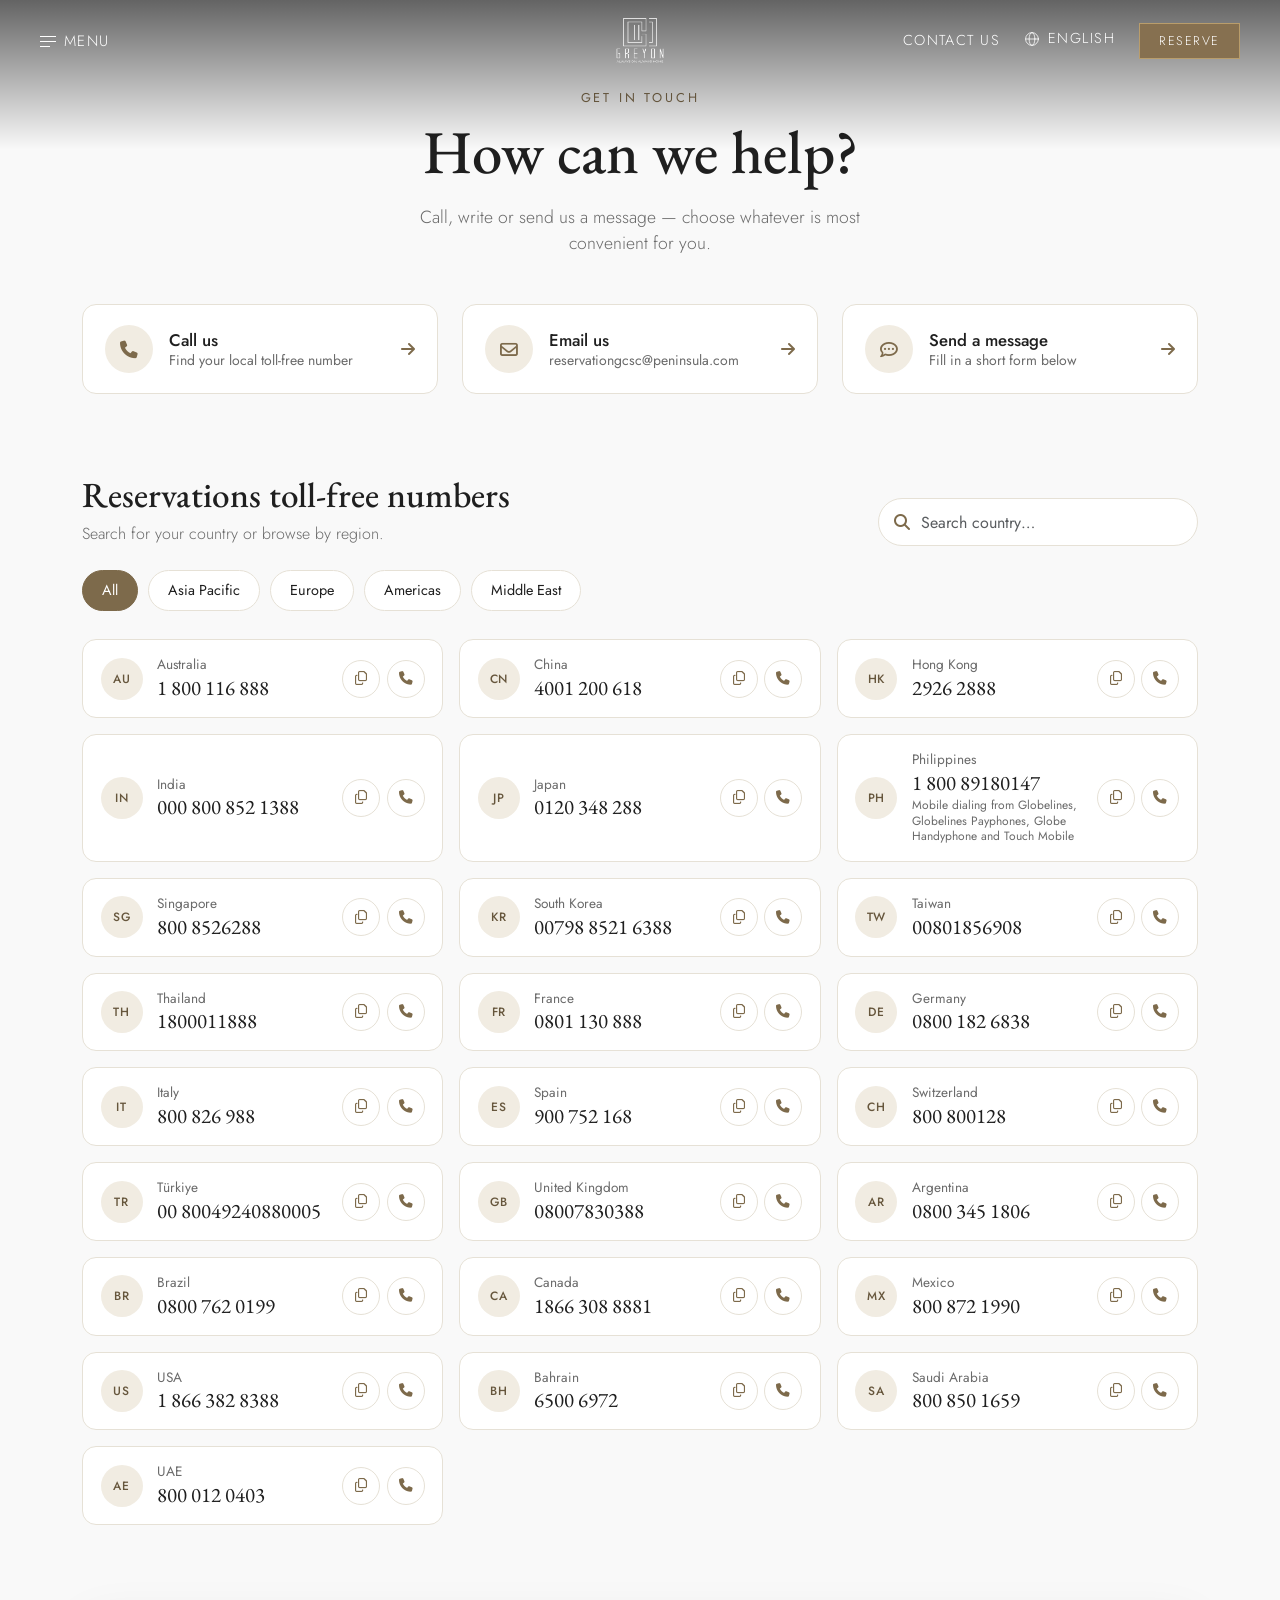
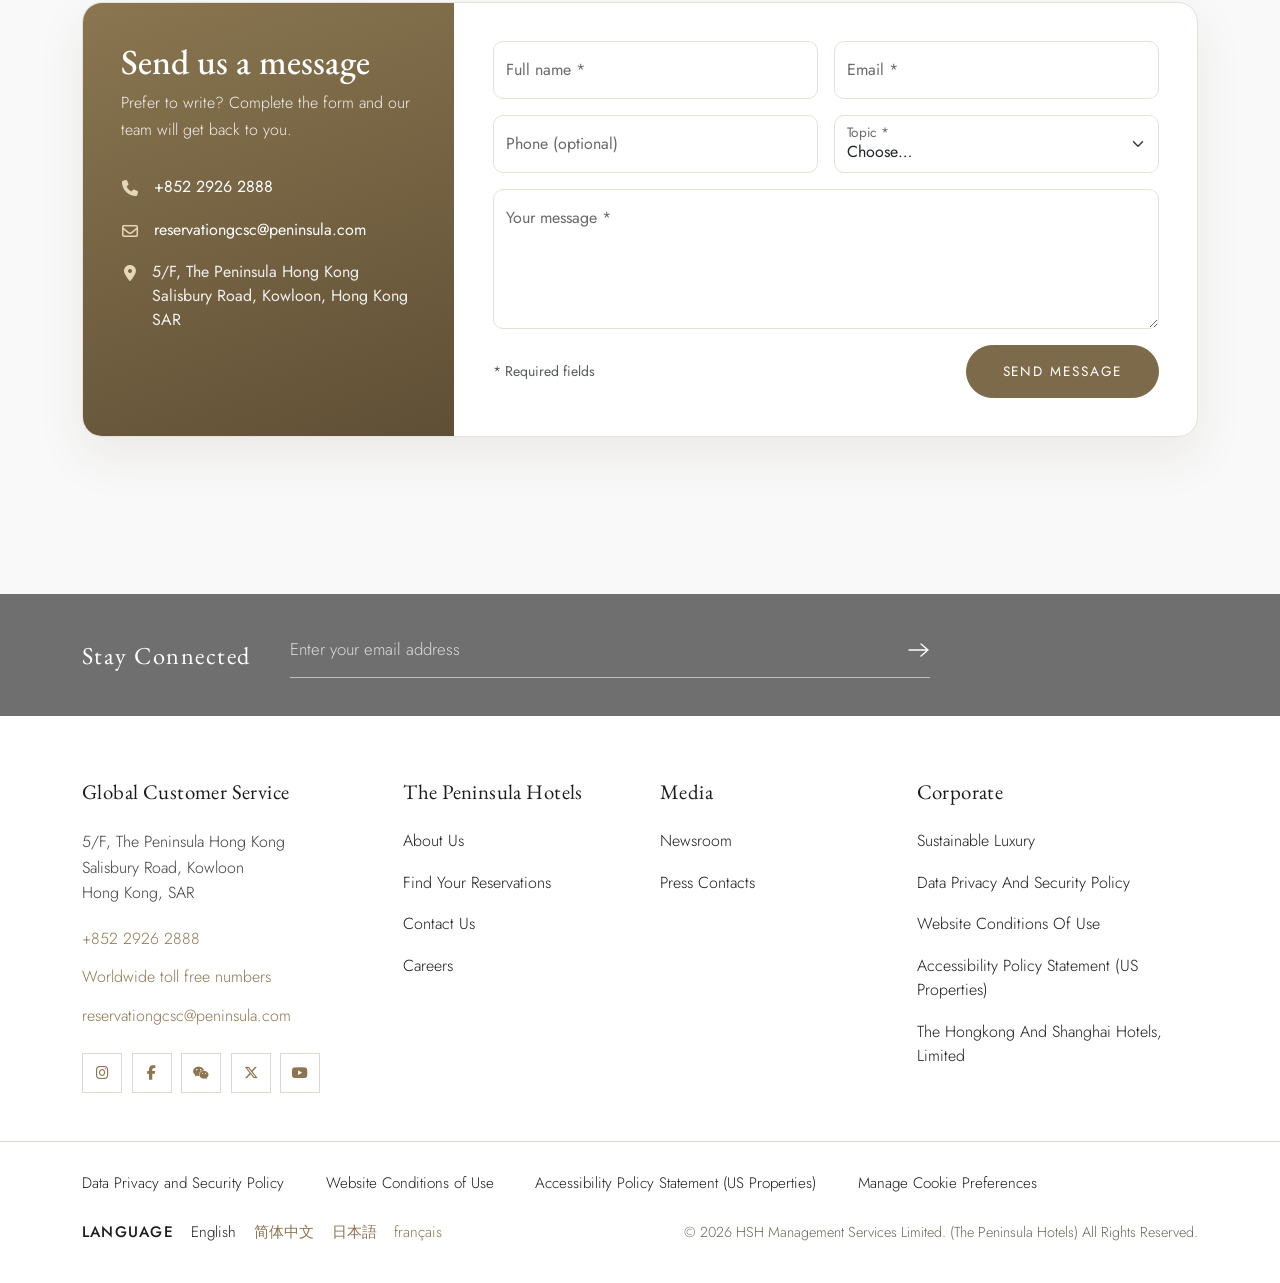
==== commit 763a16a4: "update contact us page" ====
--- a/contactUs.html
+++ b/contactUs.html
@@ -616,289 +616,537 @@
         </div>
       </div>
 
-      <!-- ===== CONTACT US (paste inside <main>, replacing the old contact markup) ===== -->
-      <section class="mt-5">
-        <div class="contact-main">
-          <!-- 1. Title -->
-          <section class="ct-hero">
-            <div class="container">
-              <span class="ct-eyebrow">Get in touch</span>
-              <h1 class="ct-title">How can we help?</h1>
-              <p class="ct-lead">
-                Call, write or send us a message &mdash; choose whatever is most
-                convenient for you.
+<!-- ===== CONTACT US (paste inside <main>, replacing the old contact markup) ===== -->
+<div class="contact-main">
+
+  <!-- 1. Title -->
+  <section class="ct-hero">
+    <div class="container">
+      <span class="ct-eyebrow">Get in touch</span>
+      <h1 class="ct-title">How can we help?</h1>
+      <p class="ct-lead">
+        Call, write or send us a message &mdash; choose whatever is most
+        convenient for you.
+      </p>
+    </div>
+  </section>
+
+  <!-- 2. Quick contact cards -->
+  <section class="ct-quick">
+    <div class="container">
+      <div class="row g-3 g-lg-4">
+        <div class="col-md-4">
+          <a href="#tollfree" class="ct-quick-card">
+            <span class="ct-quick-icon"><i class="fa-solid fa-phone"></i></span>
+            <span class="ct-quick-body">
+              <strong>Call us</strong>
+              <small>Find your local toll-free number</small>
+            </span>
+            <i class="fa-solid fa-arrow-right ct-quick-arrow"></i>
+          </a>
+        </div>
+        <div class="col-md-4">
+          <a href="mailto:reservationgcsc@peninsula.com" class="ct-quick-card">
+            <span class="ct-quick-icon"><i class="fa-regular fa-envelope"></i></span>
+            <span class="ct-quick-body">
+              <strong>Email us</strong>
+              <small>reservationgcsc@peninsula.com</small>
+            </span>
+            <i class="fa-solid fa-arrow-right ct-quick-arrow"></i>
+          </a>
+        </div>
+        <div class="col-md-4">
+          <a href="#message" class="ct-quick-card">
+            <span class="ct-quick-icon"><i class="fa-regular fa-comment-dots"></i></span>
+            <span class="ct-quick-body">
+              <strong>Send a message</strong>
+              <small>Fill in a short form below</small>
+            </span>
+            <i class="fa-solid fa-arrow-right ct-quick-arrow"></i>
+          </a>
+        </div>
+      </div>
+    </div>
+  </section>
+
+  <!-- 3. Toll-free numbers (rendered by contact.js) -->
+  <section class="ct-section" id="tollfree">
+    <div class="container">
+      <div class="ct-section-head">
+        <div>
+          <h2 class="ct-h2">Reservations toll-free numbers</h2>
+          <p class="ct-sub mb-0">Search for your country or browse by region.</p>
+        </div>
+
+        <div class="ct-search">
+          <i class="fa-solid fa-magnifying-glass"></i>
+          <input
+            type="search"
+            id="ctSearch"
+            class="form-control"
+            placeholder="Search country…"
+            aria-label="Search country"
+            autocomplete="off"
+          />
+        </div>
+      </div>
+
+      <!-- region filter -->
+      <div class="ct-pills" id="ctPills" role="tablist" aria-label="Filter by region">
+        <button class="ct-pill active" type="button" data-region="all">All</button>
+        <button class="ct-pill" type="button" data-region="Asia Pacific">Asia Pacific</button>
+        <button class="ct-pill" type="button" data-region="Europe">Europe</button>
+        <button class="ct-pill" type="button" data-region="Americas">Americas</button>
+        <button class="ct-pill" type="button" data-region="Middle East">Middle East</button>
+      </div>
+
+      <div class="row g-3" id="ctNumbers">
+        <!-- Asia Pacific -->
+        <div class="col-sm-6 col-lg-4 ct-item" data-region="Asia Pacific" data-name="Australia" data-code="AU">
+          <div class="ct-num">
+            <span class="ct-code" aria-hidden="true">AU</span>
+            <div class="ct-num-body">
+              <span class="ct-country">Australia</span>
+              <a class="ct-number" href="tel:1800116888">1 800 116 888</a>
+            </div>
+            <div class="ct-actions">
+              <button type="button" class="ct-icon-btn" data-copy="1 800 116 888" aria-label="Copy number for Australia"><i class="fa-regular fa-copy"></i></button>
+              <a class="ct-icon-btn" href="tel:1800116888" aria-label="Call Australia"><i class="fa-solid fa-phone"></i></a>
+            </div>
+          </div>
+        </div>
+        <div class="col-sm-6 col-lg-4 ct-item" data-region="Asia Pacific" data-name="China" data-code="CN">
+          <div class="ct-num">
+            <span class="ct-code" aria-hidden="true">CN</span>
+            <div class="ct-num-body">
+              <span class="ct-country">China</span>
+              <a class="ct-number" href="tel:4001200618">4001 200 618</a>
+            </div>
+            <div class="ct-actions">
+              <button type="button" class="ct-icon-btn" data-copy="4001 200 618" aria-label="Copy number for China"><i class="fa-regular fa-copy"></i></button>
+              <a class="ct-icon-btn" href="tel:4001200618" aria-label="Call China"><i class="fa-solid fa-phone"></i></a>
+            </div>
+          </div>
+        </div>
+        <div class="col-sm-6 col-lg-4 ct-item" data-region="Asia Pacific" data-name="Hong Kong" data-code="HK">
+          <div class="ct-num">
+            <span class="ct-code" aria-hidden="true">HK</span>
+            <div class="ct-num-body">
+              <span class="ct-country">Hong Kong</span>
+              <a class="ct-number" href="tel:29262888">2926 2888</a>
+            </div>
+            <div class="ct-actions">
+              <button type="button" class="ct-icon-btn" data-copy="2926 2888" aria-label="Copy number for Hong Kong"><i class="fa-regular fa-copy"></i></button>
+              <a class="ct-icon-btn" href="tel:29262888" aria-label="Call Hong Kong"><i class="fa-solid fa-phone"></i></a>
+            </div>
+          </div>
+        </div>
+        <div class="col-sm-6 col-lg-4 ct-item" data-region="Asia Pacific" data-name="India" data-code="IN">
+          <div class="ct-num">
+            <span class="ct-code" aria-hidden="true">IN</span>
+            <div class="ct-num-body">
+              <span class="ct-country">India</span>
+              <a class="ct-number" href="tel:0008008521388">000 800 852 1388</a>
+            </div>
+            <div class="ct-actions">
+              <button type="button" class="ct-icon-btn" data-copy="000 800 852 1388" aria-label="Copy number for India"><i class="fa-regular fa-copy"></i></button>
+              <a class="ct-icon-btn" href="tel:0008008521388" aria-label="Call India"><i class="fa-solid fa-phone"></i></a>
+            </div>
+          </div>
+        </div>
+        <div class="col-sm-6 col-lg-4 ct-item" data-region="Asia Pacific" data-name="Japan" data-code="JP">
+          <div class="ct-num">
+            <span class="ct-code" aria-hidden="true">JP</span>
+            <div class="ct-num-body">
+              <span class="ct-country">Japan</span>
+              <a class="ct-number" href="tel:0120348288">0120 348 288</a>
+            </div>
+            <div class="ct-actions">
+              <button type="button" class="ct-icon-btn" data-copy="0120 348 288" aria-label="Copy number for Japan"><i class="fa-regular fa-copy"></i></button>
+              <a class="ct-icon-btn" href="tel:0120348288" aria-label="Call Japan"><i class="fa-solid fa-phone"></i></a>
+            </div>
+          </div>
+        </div>
+        <div class="col-sm-6 col-lg-4 ct-item" data-region="Asia Pacific" data-name="Philippines" data-code="PH">
+          <div class="ct-num">
+            <span class="ct-code" aria-hidden="true">PH</span>
+            <div class="ct-num-body">
+              <span class="ct-country">Philippines</span>
+              <a class="ct-number" href="tel:180089180147">1 800 89180147</a>
+                <span class="ct-note">Mobile dialing from Globelines, Globelines Payphones, Globe Handyphone and Touch Mobile</span>
+            </div>
+            <div class="ct-actions">
+              <button type="button" class="ct-icon-btn" data-copy="1 800 89180147" aria-label="Copy number for Philippines"><i class="fa-regular fa-copy"></i></button>
+              <a class="ct-icon-btn" href="tel:180089180147" aria-label="Call Philippines"><i class="fa-solid fa-phone"></i></a>
+            </div>
+          </div>
+        </div>
+        <div class="col-sm-6 col-lg-4 ct-item" data-region="Asia Pacific" data-name="Singapore" data-code="SG">
+          <div class="ct-num">
+            <span class="ct-code" aria-hidden="true">SG</span>
+            <div class="ct-num-body">
+              <span class="ct-country">Singapore</span>
+              <a class="ct-number" href="tel:8008526288">800 8526288</a>
+            </div>
+            <div class="ct-actions">
+              <button type="button" class="ct-icon-btn" data-copy="800 8526288" aria-label="Copy number for Singapore"><i class="fa-regular fa-copy"></i></button>
+              <a class="ct-icon-btn" href="tel:8008526288" aria-label="Call Singapore"><i class="fa-solid fa-phone"></i></a>
+            </div>
+          </div>
+        </div>
+        <div class="col-sm-6 col-lg-4 ct-item" data-region="Asia Pacific" data-name="South Korea" data-code="KR">
+          <div class="ct-num">
+            <span class="ct-code" aria-hidden="true">KR</span>
+            <div class="ct-num-body">
+              <span class="ct-country">South Korea</span>
+              <a class="ct-number" href="tel:0079885216388">00798 8521 6388</a>
+            </div>
+            <div class="ct-actions">
+              <button type="button" class="ct-icon-btn" data-copy="00798 8521 6388" aria-label="Copy number for South Korea"><i class="fa-regular fa-copy"></i></button>
+              <a class="ct-icon-btn" href="tel:0079885216388" aria-label="Call South Korea"><i class="fa-solid fa-phone"></i></a>
+            </div>
+          </div>
+        </div>
+        <div class="col-sm-6 col-lg-4 ct-item" data-region="Asia Pacific" data-name="Taiwan" data-code="TW">
+          <div class="ct-num">
+            <span class="ct-code" aria-hidden="true">TW</span>
+            <div class="ct-num-body">
+              <span class="ct-country">Taiwan</span>
+              <a class="ct-number" href="tel:00801856908">00801856908</a>
+            </div>
+            <div class="ct-actions">
+              <button type="button" class="ct-icon-btn" data-copy="00801856908" aria-label="Copy number for Taiwan"><i class="fa-regular fa-copy"></i></button>
+              <a class="ct-icon-btn" href="tel:00801856908" aria-label="Call Taiwan"><i class="fa-solid fa-phone"></i></a>
+            </div>
+          </div>
+        </div>
+        <div class="col-sm-6 col-lg-4 ct-item" data-region="Asia Pacific" data-name="Thailand" data-code="TH">
+          <div class="ct-num">
+            <span class="ct-code" aria-hidden="true">TH</span>
+            <div class="ct-num-body">
+              <span class="ct-country">Thailand</span>
+              <a class="ct-number" href="tel:1800011888">1800011888</a>
+            </div>
+            <div class="ct-actions">
+              <button type="button" class="ct-icon-btn" data-copy="1800011888" aria-label="Copy number for Thailand"><i class="fa-regular fa-copy"></i></button>
+              <a class="ct-icon-btn" href="tel:1800011888" aria-label="Call Thailand"><i class="fa-solid fa-phone"></i></a>
+            </div>
+          </div>
+        </div>
+
+        <!-- Europe -->
+        <div class="col-sm-6 col-lg-4 ct-item" data-region="Europe" data-name="France" data-code="FR">
+          <div class="ct-num">
+            <span class="ct-code" aria-hidden="true">FR</span>
+            <div class="ct-num-body">
+              <span class="ct-country">France</span>
+              <a class="ct-number" href="tel:0801130888">0801 130 888</a>
+            </div>
+            <div class="ct-actions">
+              <button type="button" class="ct-icon-btn" data-copy="0801 130 888" aria-label="Copy number for France"><i class="fa-regular fa-copy"></i></button>
+              <a class="ct-icon-btn" href="tel:0801130888" aria-label="Call France"><i class="fa-solid fa-phone"></i></a>
+            </div>
+          </div>
+        </div>
+        <div class="col-sm-6 col-lg-4 ct-item" data-region="Europe" data-name="Germany" data-code="DE">
+          <div class="ct-num">
+            <span class="ct-code" aria-hidden="true">DE</span>
+            <div class="ct-num-body">
+              <span class="ct-country">Germany</span>
+              <a class="ct-number" href="tel:08001826838">0800 182 6838</a>
+            </div>
+            <div class="ct-actions">
+              <button type="button" class="ct-icon-btn" data-copy="0800 182 6838" aria-label="Copy number for Germany"><i class="fa-regular fa-copy"></i></button>
+              <a class="ct-icon-btn" href="tel:08001826838" aria-label="Call Germany"><i class="fa-solid fa-phone"></i></a>
+            </div>
+          </div>
+        </div>
+        <div class="col-sm-6 col-lg-4 ct-item" data-region="Europe" data-name="Italy" data-code="IT">
+          <div class="ct-num">
+            <span class="ct-code" aria-hidden="true">IT</span>
+            <div class="ct-num-body">
+              <span class="ct-country">Italy</span>
+              <a class="ct-number" href="tel:800826988">800 826 988</a>
+            </div>
+            <div class="ct-actions">
+              <button type="button" class="ct-icon-btn" data-copy="800 826 988" aria-label="Copy number for Italy"><i class="fa-regular fa-copy"></i></button>
+              <a class="ct-icon-btn" href="tel:800826988" aria-label="Call Italy"><i class="fa-solid fa-phone"></i></a>
+            </div>
+          </div>
+        </div>
+        <div class="col-sm-6 col-lg-4 ct-item" data-region="Europe" data-name="Spain" data-code="ES">
+          <div class="ct-num">
+            <span class="ct-code" aria-hidden="true">ES</span>
+            <div class="ct-num-body">
+              <span class="ct-country">Spain</span>
+              <a class="ct-number" href="tel:900752168">900 752 168</a>
+            </div>
+            <div class="ct-actions">
+              <button type="button" class="ct-icon-btn" data-copy="900 752 168" aria-label="Copy number for Spain"><i class="fa-regular fa-copy"></i></button>
+              <a class="ct-icon-btn" href="tel:900752168" aria-label="Call Spain"><i class="fa-solid fa-phone"></i></a>
+            </div>
+          </div>
+        </div>
+        <div class="col-sm-6 col-lg-4 ct-item" data-region="Europe" data-name="Switzerland" data-code="CH">
+          <div class="ct-num">
+            <span class="ct-code" aria-hidden="true">CH</span>
+            <div class="ct-num-body">
+              <span class="ct-country">Switzerland</span>
+              <a class="ct-number" href="tel:800800128">800 800128</a>
+            </div>
+            <div class="ct-actions">
+              <button type="button" class="ct-icon-btn" data-copy="800 800128" aria-label="Copy number for Switzerland"><i class="fa-regular fa-copy"></i></button>
+              <a class="ct-icon-btn" href="tel:800800128" aria-label="Call Switzerland"><i class="fa-solid fa-phone"></i></a>
+            </div>
+          </div>
+        </div>
+        <div class="col-sm-6 col-lg-4 ct-item" data-region="Europe" data-name="Türkiye" data-code="TR">
+          <div class="ct-num">
+            <span class="ct-code" aria-hidden="true">TR</span>
+            <div class="ct-num-body">
+              <span class="ct-country">Türkiye</span>
+              <a class="ct-number" href="tel:0080049240880005">00 80049240880005</a>
+            </div>
+            <div class="ct-actions">
+              <button type="button" class="ct-icon-btn" data-copy="00 80049240880005" aria-label="Copy number for Türkiye"><i class="fa-regular fa-copy"></i></button>
+              <a class="ct-icon-btn" href="tel:0080049240880005" aria-label="Call Türkiye"><i class="fa-solid fa-phone"></i></a>
+            </div>
+          </div>
+        </div>
+        <div class="col-sm-6 col-lg-4 ct-item" data-region="Europe" data-name="United Kingdom" data-code="GB">
+          <div class="ct-num">
+            <span class="ct-code" aria-hidden="true">GB</span>
+            <div class="ct-num-body">
+              <span class="ct-country">United Kingdom</span>
+              <a class="ct-number" href="tel:08007830388">08007830388</a>
+            </div>
+            <div class="ct-actions">
+              <button type="button" class="ct-icon-btn" data-copy="08007830388" aria-label="Copy number for United Kingdom"><i class="fa-regular fa-copy"></i></button>
+              <a class="ct-icon-btn" href="tel:08007830388" aria-label="Call United Kingdom"><i class="fa-solid fa-phone"></i></a>
+            </div>
+          </div>
+        </div>
+
+        <!-- Americas -->
+        <div class="col-sm-6 col-lg-4 ct-item" data-region="Americas" data-name="Argentina" data-code="AR">
+          <div class="ct-num">
+            <span class="ct-code" aria-hidden="true">AR</span>
+            <div class="ct-num-body">
+              <span class="ct-country">Argentina</span>
+              <a class="ct-number" href="tel:08003451806">0800 345 1806</a>
+            </div>
+            <div class="ct-actions">
+              <button type="button" class="ct-icon-btn" data-copy="0800 345 1806" aria-label="Copy number for Argentina"><i class="fa-regular fa-copy"></i></button>
+              <a class="ct-icon-btn" href="tel:08003451806" aria-label="Call Argentina"><i class="fa-solid fa-phone"></i></a>
+            </div>
+          </div>
+        </div>
+        <div class="col-sm-6 col-lg-4 ct-item" data-region="Americas" data-name="Brazil" data-code="BR">
+          <div class="ct-num">
+            <span class="ct-code" aria-hidden="true">BR</span>
+            <div class="ct-num-body">
+              <span class="ct-country">Brazil</span>
+              <a class="ct-number" href="tel:08007620199">0800 762 0199</a>
+            </div>
+            <div class="ct-actions">
+              <button type="button" class="ct-icon-btn" data-copy="0800 762 0199" aria-label="Copy number for Brazil"><i class="fa-regular fa-copy"></i></button>
+              <a class="ct-icon-btn" href="tel:08007620199" aria-label="Call Brazil"><i class="fa-solid fa-phone"></i></a>
+            </div>
+          </div>
+        </div>
+        <div class="col-sm-6 col-lg-4 ct-item" data-region="Americas" data-name="Canada" data-code="CA">
+          <div class="ct-num">
+            <span class="ct-code" aria-hidden="true">CA</span>
+            <div class="ct-num-body">
+              <span class="ct-country">Canada</span>
+              <a class="ct-number" href="tel:18663088881">1866 308 8881</a>
+            </div>
+            <div class="ct-actions">
+              <button type="button" class="ct-icon-btn" data-copy="1866 308 8881" aria-label="Copy number for Canada"><i class="fa-regular fa-copy"></i></button>
+              <a class="ct-icon-btn" href="tel:18663088881" aria-label="Call Canada"><i class="fa-solid fa-phone"></i></a>
+            </div>
+          </div>
+        </div>
+        <div class="col-sm-6 col-lg-4 ct-item" data-region="Americas" data-name="Mexico" data-code="MX">
+          <div class="ct-num">
+            <span class="ct-code" aria-hidden="true">MX</span>
+            <div class="ct-num-body">
+              <span class="ct-country">Mexico</span>
+              <a class="ct-number" href="tel:8008721990">800 872 1990</a>
+            </div>
+            <div class="ct-actions">
+              <button type="button" class="ct-icon-btn" data-copy="800 872 1990" aria-label="Copy number for Mexico"><i class="fa-regular fa-copy"></i></button>
+              <a class="ct-icon-btn" href="tel:8008721990" aria-label="Call Mexico"><i class="fa-solid fa-phone"></i></a>
+            </div>
+          </div>
+        </div>
+        <div class="col-sm-6 col-lg-4 ct-item" data-region="Americas" data-name="USA" data-code="US">
+          <div class="ct-num">
+            <span class="ct-code" aria-hidden="true">US</span>
+            <div class="ct-num-body">
+              <span class="ct-country">USA</span>
+              <a class="ct-number" href="tel:18663828388">1 866 382 8388</a>
+            </div>
+            <div class="ct-actions">
+              <button type="button" class="ct-icon-btn" data-copy="1 866 382 8388" aria-label="Copy number for USA"><i class="fa-regular fa-copy"></i></button>
+              <a class="ct-icon-btn" href="tel:18663828388" aria-label="Call USA"><i class="fa-solid fa-phone"></i></a>
+            </div>
+          </div>
+        </div>
+
+        <!-- Middle East -->
+        <div class="col-sm-6 col-lg-4 ct-item" data-region="Middle East" data-name="Bahrain" data-code="BH">
+          <div class="ct-num">
+            <span class="ct-code" aria-hidden="true">BH</span>
+            <div class="ct-num-body">
+              <span class="ct-country">Bahrain</span>
+              <a class="ct-number" href="tel:65006972">6500 6972</a>
+            </div>
+            <div class="ct-actions">
+              <button type="button" class="ct-icon-btn" data-copy="6500 6972" aria-label="Copy number for Bahrain"><i class="fa-regular fa-copy"></i></button>
+              <a class="ct-icon-btn" href="tel:65006972" aria-label="Call Bahrain"><i class="fa-solid fa-phone"></i></a>
+            </div>
+          </div>
+        </div>
+        <div class="col-sm-6 col-lg-4 ct-item" data-region="Middle East" data-name="Saudi Arabia" data-code="SA">
+          <div class="ct-num">
+            <span class="ct-code" aria-hidden="true">SA</span>
+            <div class="ct-num-body">
+              <span class="ct-country">Saudi Arabia</span>
+              <a class="ct-number" href="tel:8008501659">800 850 1659</a>
+            </div>
+            <div class="ct-actions">
+              <button type="button" class="ct-icon-btn" data-copy="800 850 1659" aria-label="Copy number for Saudi Arabia"><i class="fa-regular fa-copy"></i></button>
+              <a class="ct-icon-btn" href="tel:8008501659" aria-label="Call Saudi Arabia"><i class="fa-solid fa-phone"></i></a>
+            </div>
+          </div>
+        </div>
+        <div class="col-sm-6 col-lg-4 ct-item" data-region="Middle East" data-name="UAE" data-code="AE">
+          <div class="ct-num">
+            <span class="ct-code" aria-hidden="true">AE</span>
+            <div class="ct-num-body">
+              <span class="ct-country">UAE</span>
+              <a class="ct-number" href="tel:8000120403">800 012 0403</a>
+            </div>
+            <div class="ct-actions">
+              <button type="button" class="ct-icon-btn" data-copy="800 012 0403" aria-label="Copy number for UAE"><i class="fa-regular fa-copy"></i></button>
+              <a class="ct-icon-btn" href="tel:8000120403" aria-label="Call UAE"><i class="fa-solid fa-phone"></i></a>
+            </div>
+          </div>
+        </div>
+      </div>
+
+      <div class="ct-empty d-none" id="ctEmpty">
+        <i class="fa-regular fa-face-frown"></i>
+        <p class="mb-1">No number found for &ldquo;<span id="ctEmptyTerm"></span>&rdquo;.</p>
+        <small>Call our Global Customer Service on
+          <a href="tel:+85229262888">+852 2926 2888</a>.</small>
+      </div>
+    </div>
+  </section>
+
+  <!-- 4. Message form -->
+  <section class="ct-section pt-0" id="message">
+    <div class="container">
+      <div class="ct-form-wrap">
+        <div class="row g-0">
+          <!-- side info -->
+          <div class="col-lg-4">
+            <div class="ct-form-side">
+              <h2 class="ct-h2 text-white">Send us a message</h2>
+              <p>
+                Prefer to write? Complete the form and our team will get back
+                to you.
               </p>
-            </div>
-          </section>
-
-          <!-- 2. Quick contact cards -->
-          <section class="ct-quick">
-            <div class="container">
-              <div class="row g-3 g-lg-4">
-                <div class="col-md-4">
-                  <a href="#tollfree" class="ct-quick-card">
-                    <span class="ct-quick-icon"
-                      ><i class="fa-solid fa-phone"></i
-                    ></span>
-                    <span class="ct-quick-body">
-                      <strong>Call us</strong>
-                      <small>Find your local toll-free number</small>
-                    </span>
-                    <i class="fa-solid fa-arrow-right ct-quick-arrow"></i>
-                  </a>
+
+              <ul class="ct-side-list">
+                <li>
+                  <i class="fa-solid fa-phone"></i>
+                  <a href="tel:+85229262888">+852 2926 2888</a>
+                </li>
+                <li>
+                  <i class="fa-regular fa-envelope"></i>
+                  <a href="mailto:reservationgcsc@peninsula.com">reservationgcsc@peninsula.com</a>
+                </li>
+                <li>
+                  <i class="fa-solid fa-location-dot"></i>
+                  <span>
+                    5/F, The Peninsula Hong Kong<br />
+                    Salisbury Road, Kowloon, Hong Kong SAR
+                  </span>
+                </li>
+              </ul>
+            </div>
+          </div>
+
+          <!-- form -->
+          <div class="col-lg-8">
+            <form class="ct-form needs-validation" id="ctForm" novalidate>
+              <div class="row g-3">
+                <div class="col-md-6">
+                  <div class="form-floating">
+                    <input type="text" class="form-control" id="ctName" placeholder="Full name" required />
+                    <label for="ctName">Full name *</label>
+                    <div class="invalid-feedback">Please enter your name.</div>
+                  </div>
                 </div>
-                <div class="col-md-4">
-                  <a
-                    href="mailto:reservationgcsc@peninsula.com"
-                    class="ct-quick-card"
-                  >
-                    <span class="ct-quick-icon"
-                      ><i class="fa-regular fa-envelope"></i
-                    ></span>
-                    <span class="ct-quick-body">
-                      <strong>Email us</strong>
-                      <small>reservationgcsc@peninsula.com</small>
-                    </span>
-                    <i class="fa-solid fa-arrow-right ct-quick-arrow"></i>
-                  </a>
+                <div class="col-md-6">
+                  <div class="form-floating">
+                    <input type="email" class="form-control" id="ctEmail" placeholder="Email" required />
+                    <label for="ctEmail">Email *</label>
+                    <div class="invalid-feedback">Please enter a valid email.</div>
+                  </div>
                 </div>
-                <div class="col-md-4">
-                  <a href="#message" class="ct-quick-card">
-                    <span class="ct-quick-icon"
-                      ><i class="fa-regular fa-comment-dots"></i
-                    ></span>
-                    <span class="ct-quick-body">
-                      <strong>Send a message</strong>
-                      <small>Fill in a short form below</small>
-                    </span>
-                    <i class="fa-solid fa-arrow-right ct-quick-arrow"></i>
-                  </a>
+                <div class="col-md-6">
+                  <div class="form-floating">
+                    <input type="tel" class="form-control" id="ctPhone" placeholder="Phone" />
+                    <label for="ctPhone">Phone (optional)</label>
+                  </div>
+                </div>
+                <div class="col-md-6">
+                  <div class="form-floating">
+                    <select class="form-select" id="ctTopic" required>
+                      <option value="" selected disabled>Choose…</option>
+                      <option>Reservations</option>
+                      <option>Meetings &amp; celebrations</option>
+                      <option>Existing booking</option>
+                      <option>Feedback</option>
+                      <option>Other</option>
+                    </select>
+                    <label for="ctTopic">Topic *</label>
+                    <div class="invalid-feedback">Please choose a topic.</div>
+                  </div>
+                </div>
+                <div class="col-12">
+                  <div class="form-floating">
+                    <textarea class="form-control" id="ctMsg" placeholder="Message" style="height: 140px" required></textarea>
+                    <label for="ctMsg">Your message *</label>
+                    <div class="invalid-feedback">Please write a short message.</div>
+                  </div>
+                </div>
+                <div class="col-12 d-flex flex-wrap align-items-center justify-content-between gap-3">
+                  <small class="text-muted">* Required fields</small>
+                  <button type="submit" class="ct-btn" id="ctSubmit">
+                    <span class="ct-btn-label">Send message</span>
+                    <span class="spinner-border spinner-border-sm d-none" aria-hidden="true"></span>
+                  </button>
                 </div>
               </div>
-            </div>
-          </section>
-
-          <!-- 3. Toll-free numbers (rendered by contact.js) -->
-          <section class="ct-section" id="tollfree">
-            <div class="container">
-              <div class="ct-section-head">
-                <div>
-                  <h2 class="ct-h2">Reservations toll-free numbers</h2>
-                  <p class="ct-sub mb-0">
-                    Search for your country or browse by region.
-                  </p>
-                </div>
-
-                <div class="ct-search">
-                  <i class="fa-solid fa-magnifying-glass"></i>
-                  <input
-                    type="search"
-                    id="ctSearch"
-                    class="form-control"
-                    placeholder="Search country…"
-                    aria-label="Search country"
-                    autocomplete="off"
-                  />
-                </div>
+
+              <div class="alert ct-success d-none mt-3 mb-0" id="ctSuccess" role="status">
+                <i class="fa-solid fa-circle-check me-2"></i>
+                Thank you &mdash; your message has been sent.
               </div>
-
-              <!-- region filter -->
-              <div
-                class="ct-pills"
-                id="ctPills"
-                role="tablist"
-                aria-label="Filter by region"
-              >
-                <button class="ct-pill active" type="button" data-region="all">
-                  All
-                </button>
-                <button
-                  class="ct-pill"
-                  type="button"
-                  data-region="Asia Pacific"
-                >
-                  Asia Pacific
-                </button>
-                <button class="ct-pill" type="button" data-region="Europe">
-                  Europe
-                </button>
-                <button class="ct-pill" type="button" data-region="Americas">
-                  Americas
-                </button>
-                <button class="ct-pill" type="button" data-region="Middle East">
-                  Middle East
-                </button>
-              </div>
-
-              <div class="row g-3" id="ctNumbers" aria-live="polite"></div>
-
-              <div class="ct-empty d-none" id="ctEmpty">
-                <i class="fa-regular fa-face-frown"></i>
-                <p class="mb-1">
-                  No number found for &ldquo;<span id="ctEmptyTerm"></span
-                  >&rdquo;.
-                </p>
-                <small
-                  >Call our Global Customer Service on
-                  <a href="tel:+85229262888">+852 2926 2888</a>.</small
-                >
-              </div>
-            </div>
-          </section>
-
-          <!-- 4. Message form -->
-          <section class="ct-section pt-0" id="message">
-            <div class="container">
-              <div class="ct-form-wrap">
-                <div class="row g-0">
-                  <!-- side info -->
-                  <div class="col-lg-4">
-                    <div class="ct-form-side">
-                      <h2 class="ct-h2 text-white">Send us a message</h2>
-                      <p>
-                        Prefer to write? Complete the form and our team will get
-                        back to you.
-                      </p>
-
-                      <ul class="ct-side-list">
-                        <li>
-                          <i class="fa-solid fa-phone"></i>
-                          <a href="tel:+85229262888">+852 2926 2888</a>
-                        </li>
-                        <li>
-                          <i class="fa-regular fa-envelope"></i>
-                          <a href="mailto:reservationgcsc@peninsula.com"
-                            >reservationgcsc@peninsula.com</a
-                          >
-                        </li>
-                        <li>
-                          <i class="fa-solid fa-location-dot"></i>
-                          <span>
-                            5/F, The Peninsula Hong Kong<br />
-                            Salisbury Road, Kowloon, Hong Kong SAR
-                          </span>
-                        </li>
-                      </ul>
-                    </div>
-                  </div>
-
-                  <!-- form -->
-                  <div class="col-lg-8">
-                    <form
-                      class="ct-form needs-validation"
-                      id="ctForm"
-                      novalidate
-                    >
-                      <div class="row g-3">
-                        <div class="col-md-6">
-                          <div class="form-floating">
-                            <input
-                              type="text"
-                              class="form-control"
-                              id="ctName"
-                              placeholder="Full name"
-                              required
-                            />
-                            <label for="ctName">Full name *</label>
-                            <div class="invalid-feedback">
-                              Please enter your name.
-                            </div>
-                          </div>
-                        </div>
-                        <div class="col-md-6">
-                          <div class="form-floating">
-                            <input
-                              type="email"
-                              class="form-control"
-                              id="ctEmail"
-                              placeholder="Email"
-                              required
-                            />
-                            <label for="ctEmail">Email *</label>
-                            <div class="invalid-feedback">
-                              Please enter a valid email.
-                            </div>
-                          </div>
-                        </div>
-                        <div class="col-md-6">
-                          <div class="form-floating">
-                            <input
-                              type="tel"
-                              class="form-control"
-                              id="ctPhone"
-                              placeholder="Phone"
-                            />
-                            <label for="ctPhone">Phone (optional)</label>
-                          </div>
-                        </div>
-                        <div class="col-md-6">
-                          <div class="form-floating">
-                            <select class="form-select" id="ctTopic" required>
-                              <option value="" selected disabled>
-                                Choose…
-                              </option>
-                              <option>Reservations</option>
-                              <option>Meetings &amp; celebrations</option>
-                              <option>Existing booking</option>
-                              <option>Feedback</option>
-                              <option>Other</option>
-                            </select>
-                            <label for="ctTopic">Topic *</label>
-                            <div class="invalid-feedback">
-                              Please choose a topic.
-                            </div>
-                          </div>
-                        </div>
-                        <div class="col-12">
-                          <div class="form-floating">
-                            <textarea
-                              class="form-control"
-                              id="ctMsg"
-                              placeholder="Message"
-                              style="height: 140px"
-                              required
-                            ></textarea>
-                            <label for="ctMsg">Your message *</label>
-                            <div class="invalid-feedback">
-                              Please write a short message.
-                            </div>
-                          </div>
-                        </div>
-                        <div
-                          class="col-12 d-flex flex-wrap align-items-center justify-content-between gap-3"
-                        >
-                          <small class="text-muted">* Required fields</small>
-                          <button type="submit" class="ct-btn" id="ctSubmit">
-                            <span class="ct-btn-label">Send message</span>
-                            <span
-                              class="spinner-border spinner-border-sm d-none"
-                              aria-hidden="true"
-                            ></span>
-                          </button>
-                        </div>
-                      </div>
-
-                      <div
-                        class="alert ct-success d-none mt-3 mb-0"
-                        id="ctSuccess"
-                        role="status"
-                      >
-                        <i class="fa-solid fa-circle-check me-2"></i>
-                        Thank you &mdash; your message has been sent.
-                      </div>
-                    </form>
-                  </div>
-                </div>
-              </div>
-            </div>
-          </section>
-        </div>
-
-        <!-- toast for "number copied" -->
-        <div class="ct-toast" id="ctToast" role="status" aria-live="polite">
-          Number copied
-        </div>
-      </section>
+            </form>
+          </div>
+        </div>
+      </div>
+    </div>
+  </section>
+</div>
+
+<!-- toast for "number copied" -->
+<div class="ct-toast" id="ctToast" role="status" aria-live="polite">Number copied</div>
     </main>
 
     <!-- ==== Footer ==== -->
@@ -1078,211 +1326,118 @@
     <script src="./asset/JS/home.js"></script>
 
     <script>
-      /* contact.js - load after the Bootstrap bundle and header.js */
-      (function () {
-        "use strict";
-
-        /* ---------- data ---------- */
-        var NUMBERS = [
-          // Asia Pacific
-          { r: "Asia Pacific", c: "AU", n: "Australia", p: "1 800 116 888" },
-          { r: "Asia Pacific", c: "CN", n: "China", p: "4001 200 618" },
-          { r: "Asia Pacific", c: "HK", n: "Hong Kong", p: "2926 2888" },
-          { r: "Asia Pacific", c: "IN", n: "India", p: "000 800 852 1388" },
-          { r: "Asia Pacific", c: "JP", n: "Japan", p: "0120 348 288" },
-          {
-            r: "Asia Pacific",
-            c: "PH",
-            n: "Philippines",
-            p: "1 800 89180147",
-            note: "Mobile dialing from Globelines, Globelines Payphones, Globe Handyphone and Touch Mobile",
-          },
-          { r: "Asia Pacific", c: "SG", n: "Singapore", p: "800 8526288" },
-          {
-            r: "Asia Pacific",
-            c: "KR",
-            n: "South Korea",
-            p: "00798 8521 6388",
-          },
-          { r: "Asia Pacific", c: "TW", n: "Taiwan", p: "00801856908" },
-          { r: "Asia Pacific", c: "TH", n: "Thailand", p: "1800011888" },
-          // Europe
-          { r: "Europe", c: "FR", n: "France", p: "0801 130 888" },
-          { r: "Europe", c: "DE", n: "Germany", p: "0800 182 6838" },
-          { r: "Europe", c: "IT", n: "Italy", p: "800 826 988" },
-          { r: "Europe", c: "ES", n: "Spain", p: "900 752 168" },
-          { r: "Europe", c: "CH", n: "Switzerland", p: "800 800128" },
-          { r: "Europe", c: "TR", n: "T\u00fcrkiye", p: "00 80049240880005" },
-          { r: "Europe", c: "GB", n: "United Kingdom", p: "08007830388" },
-          // Americas
-          { r: "Americas", c: "AR", n: "Argentina", p: "0800 345 1806" },
-          { r: "Americas", c: "BR", n: "Brazil", p: "0800 762 0199" },
-          { r: "Americas", c: "CA", n: "Canada", p: "1866 308 8881" },
-          { r: "Americas", c: "MX", n: "Mexico", p: "800 872 1990" },
-          { r: "Americas", c: "US", n: "USA", p: "1 866 382 8388" },
-          // Middle East
-          { r: "Middle East", c: "BH", n: "Bahrain", p: "6500 6972" },
-          { r: "Middle East", c: "SA", n: "Saudi Arabia", p: "800 850 1659" },
-          { r: "Middle East", c: "AE", n: "UAE", p: "800 012 0403" },
-        ];
-
-        var listEl = document.getElementById("ctNumbers");
-        if (!listEl) return;
-
-        var searchEl = document.getElementById("ctSearch");
-        var pillsEl = document.getElementById("ctPills");
-        var emptyEl = document.getElementById("ctEmpty");
-        var emptyTerm = document.getElementById("ctEmptyTerm");
-        var toastEl = document.getElementById("ctToast");
-        var region = "all";
-
-        /* ---------- helpers ---------- */
-        function esc(s) {
-          return String(s).replace(/[&<>"']/g, function (m) {
-            return {
-              "&": "&amp;",
-              "<": "&lt;",
-              ">": "&gt;",
-              '"': "&quot;",
-              "'": "&#39;",
-            }[m];
-          });
-        }
-        function telHref(p) {
-          return "tel:" + p.replace(/[^\d+]/g, "");
-        }
-        function norm(s) {
-          return s
-            .toLowerCase()
-            .normalize("NFD")
-            .replace(/[\u0300-\u036f]/g, "");
-        }
-
-        /* ---------- render ---------- */
-        function render() {
-          var q = norm(searchEl.value.trim());
-          var items = NUMBERS.filter(function (x) {
-            var okRegion = region === "all" || x.r === region;
-            var okText =
-              !q || norm(x.n).indexOf(q) > -1 || norm(x.c).indexOf(q) === 0;
-            return okRegion && okText;
-          });
-
-          listEl.innerHTML = items
-            .map(function (x) {
-              return (
-                '<div class="col-sm-6 col-lg-4"><div class="ct-num">' +
-                '<span class="ct-code" aria-hidden="true">' +
-                esc(x.c) +
-                "</span>" +
-                '<div class="ct-num-body">' +
-                '<span class="ct-country">' +
-                esc(x.n) +
-                "</span>" +
-                '<a class="ct-number" href="' +
-                telHref(x.p) +
-                '">' +
-                esc(x.p) +
-                "</a>" +
-                (x.note
-                  ? '<span class="ct-note">' + esc(x.note) + "</span>"
-                  : "") +
-                "</div>" +
-                '<div class="ct-actions">' +
-                '<button type="button" class="ct-icon-btn" data-copy="' +
-                esc(x.p) +
-                '" aria-label="Copy number for ' +
-                esc(x.n) +
-                '"><i class="fa-regular fa-copy"></i></button>' +
-                '<a class="ct-icon-btn" href="' +
-                telHref(x.p) +
-                '" aria-label="Call ' +
-                esc(x.n) +
-                '"><i class="fa-solid fa-phone"></i></a>' +
-                "</div>" +
-                "</div></div>"
-              );
-            })
-            .join("");
-
-          var none = items.length === 0;
-          emptyEl.classList.toggle("d-none", !none);
-          if (none) emptyTerm.textContent = searchEl.value.trim();
-        }
-
-        /* ---------- events ---------- */
-        searchEl.addEventListener("input", render);
-
-        pillsEl.addEventListener("click", function (e) {
-          var btn = e.target.closest(".ct-pill");
-          if (!btn) return;
-          region = btn.getAttribute("data-region");
-          pillsEl.querySelectorAll(".ct-pill").forEach(function (b) {
-            b.classList.toggle("active", b === btn);
-          });
-          render();
-        });
-
-        var toastTimer;
-        function toast(msg) {
-          toastEl.textContent = msg;
-          toastEl.classList.add("show");
-          clearTimeout(toastTimer);
-          toastTimer = setTimeout(function () {
-            toastEl.classList.remove("show");
-          }, 1800);
-        }
-
-        listEl.addEventListener("click", function (e) {
-          var btn = e.target.closest("[data-copy]");
-          if (!btn) return;
-          var text = btn.getAttribute("data-copy");
-          if (navigator.clipboard && navigator.clipboard.writeText) {
-            navigator.clipboard.writeText(text).then(function () {
-              toast("Number copied");
-            });
-          } else {
-            var t = document.createElement("textarea");
-            t.value = text;
-            document.body.appendChild(t);
-            t.select();
-            document.execCommand("copy");
-            document.body.removeChild(t);
-            toast("Number copied");
-          }
-        });
-
-        /* ---------- form ---------- */
-        var form = document.getElementById("ctForm");
-        if (form) {
-          var submitBtn = document.getElementById("ctSubmit");
-          var spinner = submitBtn.querySelector(".spinner-border");
-          var successEl = document.getElementById("ctSuccess");
-
-          form.addEventListener("submit", function (e) {
-            e.preventDefault();
-            successEl.classList.add("d-none");
-            if (!form.checkValidity()) {
-              form.classList.add("was-validated");
-              return;
-            }
-            submitBtn.disabled = true;
-            spinner.classList.remove("d-none");
-
-            // TODO: replace this timeout with your real request, e.g.
-            // fetch("/api/contact", { method: "POST", body: new FormData(form) })
-            setTimeout(function () {
-              submitBtn.disabled = false;
-              spinner.classList.add("d-none");
-              form.reset();
-              form.classList.remove("was-validated");
-              successEl.classList.remove("d-none");
-            }, 900);
-          });
-        }
-
-        render();
-      })();
+  /* contact.js - load after the Bootstrap bundle and header.js
+   The number cards live in contact.html; this script only filters,
+   copies and validates. */
+(function () {
+  "use strict";
+
+  var listEl = document.getElementById("ctNumbers");
+  if (!listEl) return;
+
+  var items = Array.prototype.slice.call(listEl.querySelectorAll(".ct-item"));
+  var searchEl = document.getElementById("ctSearch");
+  var pillsEl = document.getElementById("ctPills");
+  var emptyEl = document.getElementById("ctEmpty");
+  var emptyTerm = document.getElementById("ctEmptyTerm");
+  var toastEl = document.getElementById("ctToast");
+  var region = "all";
+
+  function norm(s) {
+    return s.toLowerCase().normalize("NFD").replace(/[\u0300-\u036f]/g, "");
+  }
+
+  /* ---------- filter ---------- */
+  function applyFilter() {
+    var q = norm(searchEl.value.trim());
+    var visible = 0;
+
+    items.forEach(function (el) {
+      var okRegion = region === "all" || el.dataset.region === region;
+      var okText =
+        !q ||
+        norm(el.dataset.name).indexOf(q) > -1 ||
+        norm(el.dataset.code).indexOf(q) === 0;
+      var show = okRegion && okText;
+      el.classList.toggle("d-none", !show);
+      if (show) visible++;
+    });
+
+    emptyEl.classList.toggle("d-none", visible > 0);
+    if (visible === 0) emptyTerm.textContent = searchEl.value.trim();
+  }
+
+  searchEl.addEventListener("input", applyFilter);
+
+  pillsEl.addEventListener("click", function (e) {
+    var btn = e.target.closest(".ct-pill");
+    if (!btn) return;
+    region = btn.getAttribute("data-region");
+    pillsEl.querySelectorAll(".ct-pill").forEach(function (b) {
+      b.classList.toggle("active", b === btn);
+    });
+    applyFilter();
+  });
+
+  /* ---------- copy number ---------- */
+  var toastTimer;
+  function toast(msg) {
+    toastEl.textContent = msg;
+    toastEl.classList.add("show");
+    clearTimeout(toastTimer);
+    toastTimer = setTimeout(function () {
+      toastEl.classList.remove("show");
+    }, 1800);
+  }
+
+  listEl.addEventListener("click", function (e) {
+    var btn = e.target.closest("[data-copy]");
+    if (!btn) return;
+    var text = btn.getAttribute("data-copy");
+    if (navigator.clipboard && navigator.clipboard.writeText) {
+      navigator.clipboard.writeText(text).then(function () {
+        toast("Number copied");
+      });
+    } else {
+      var t = document.createElement("textarea");
+      t.value = text;
+      document.body.appendChild(t);
+      t.select();
+      document.execCommand("copy");
+      document.body.removeChild(t);
+      toast("Number copied");
+    }
+  });
+
+  /* ---------- form ---------- */
+  var form = document.getElementById("ctForm");
+  if (form) {
+    var submitBtn = document.getElementById("ctSubmit");
+    var spinner = submitBtn.querySelector(".spinner-border");
+    var successEl = document.getElementById("ctSuccess");
+
+    form.addEventListener("submit", function (e) {
+      e.preventDefault();
+      successEl.classList.add("d-none");
+      if (!form.checkValidity()) {
+        form.classList.add("was-validated");
+        return;
+      }
+      submitBtn.disabled = true;
+      spinner.classList.remove("d-none");
+
+      // TODO: replace this timeout with your real request, e.g.
+      // fetch("/api/contact", { method: "POST", body: new FormData(form) })
+      setTimeout(function () {
+        submitBtn.disabled = false;
+        spinner.classList.add("d-none");
+        form.reset();
+        form.classList.remove("was-validated");
+        successEl.classList.remove("d-none");
+      }, 900);
+    });
+  }
+})();
     </script>
   </body>
 </html>
